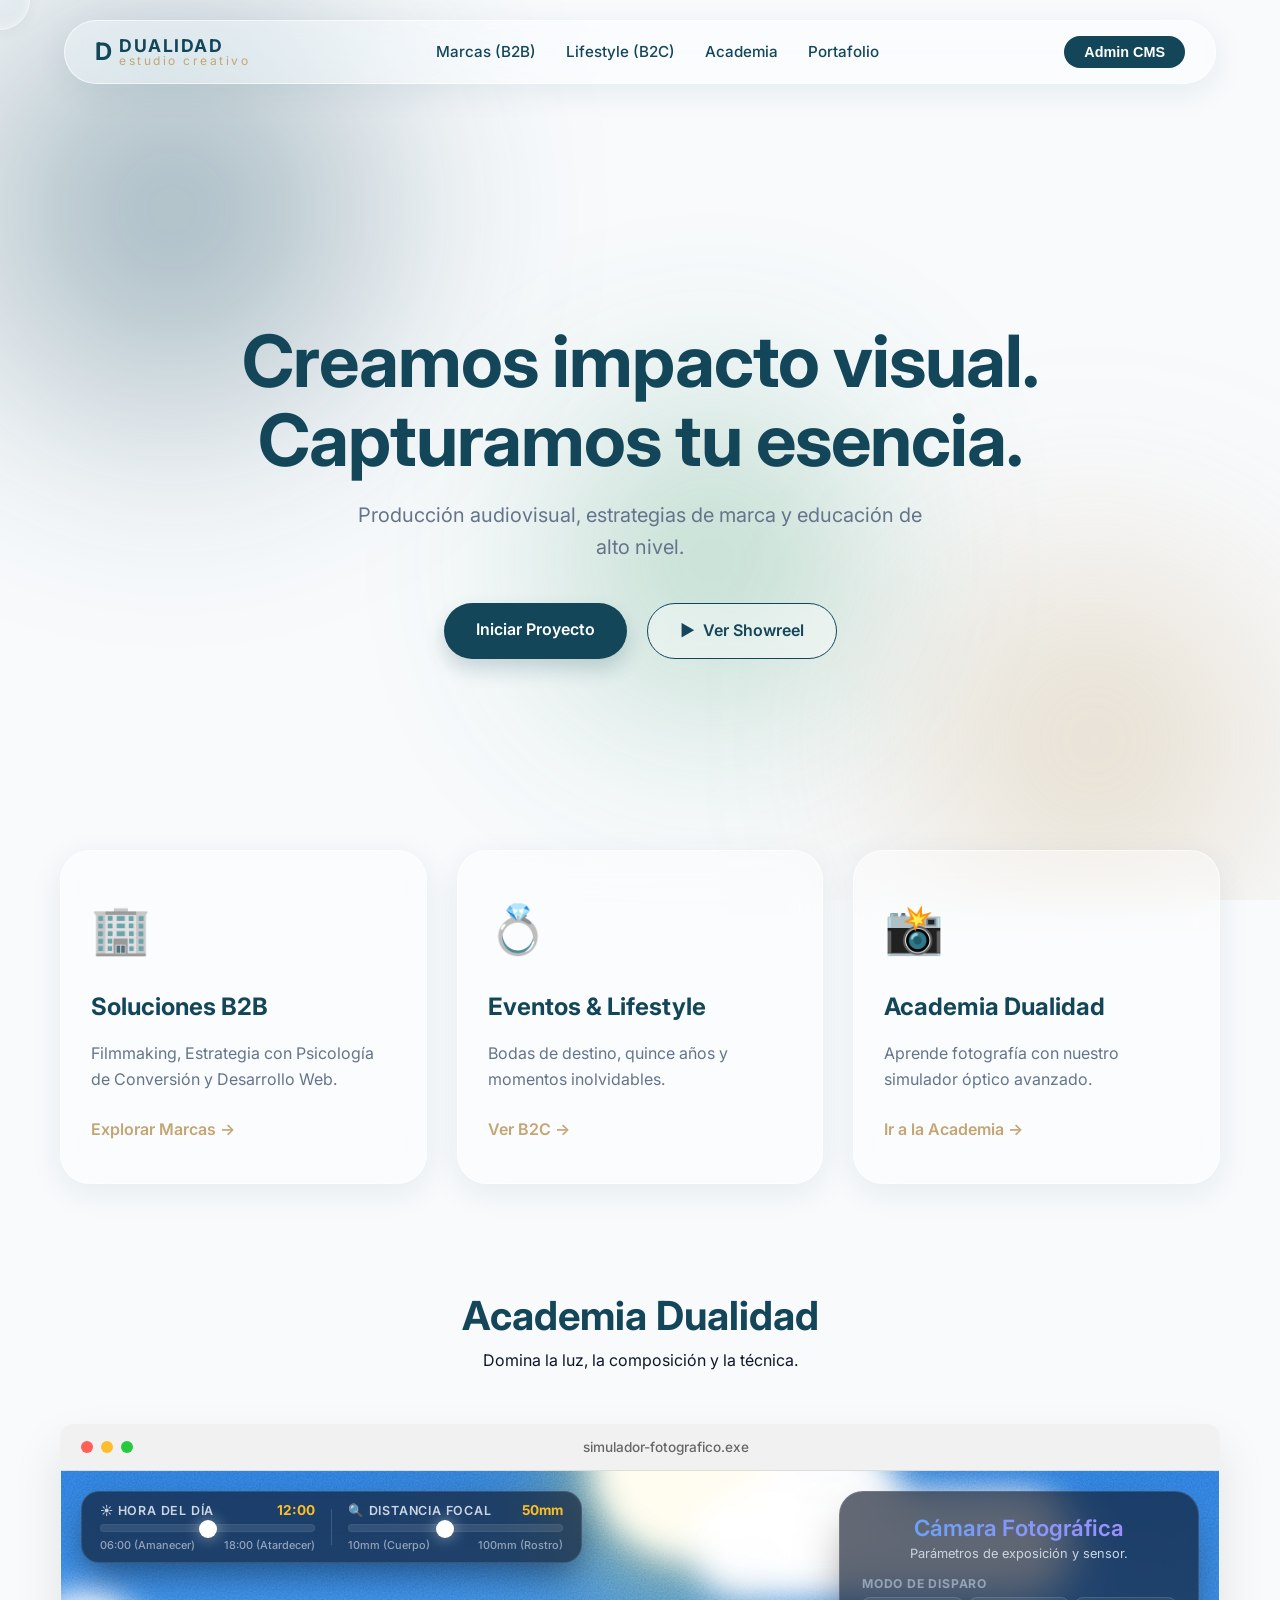
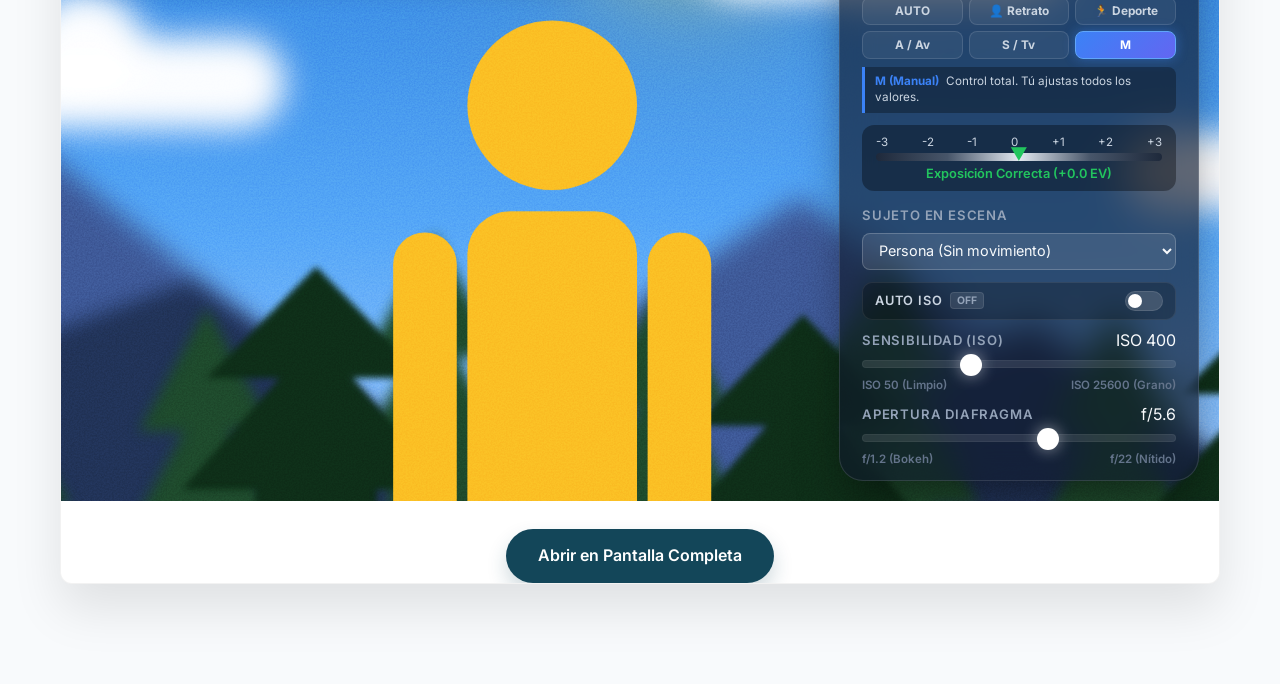
==== index.html @ 027aef54 "feat(web): diseño web corporativo Dualidad con colores de marca" ====
<!DOCTYPE html>
<html lang="es">
<head>
    <meta charset="UTF-8">
    <meta name="viewport" content="width=device-width, initial-scale=1.0">
    <title>Dualidad Estudio Creativo | Impacto Visual, Producción Audiovisual y Academia</title>
    <meta name="description" content="Estudio creativo integrando B2B, B2C y Academia Fotográfica">
    <link rel="stylesheet" href="style.css">
    <link href="https://fonts.googleapis.com/css2?family=Inter:wght@300;400;500;600;700&display=swap" rel="stylesheet">
</head>
<body>
    <!-- Liquid Lens Cursor -->
    <div id="lens-cursor"></div>

    <!-- Ambient Orbs Background (Brand Colors) -->
    <div class="ambient-background">
        <div class="orb orb-blue"></div>
        <div class="orb orb-gold"></div>
        <div class="orb orb-green"></div>
    </div>

    <!-- Navigation Bar -->
    <nav class="glass-nav">
        <div class="nav-content">
            <div class="brand">
                <!-- Placeholder for the user's logo -->
                <div class="logo-placeholder">
                    <span class="dd-icon">D</span>
                    <div class="brand-text">
                        <strong>DUALIDAD</strong>
                        <span>estudio creativo</span>
                    </div>
                </div>
            </div>
            <ul class="nav-links">
                <li><a href="#servicios-b2b">Marcas (B2B)</a></li>
                <li><a href="#servicios-b2c">Lifestyle (B2C)</a></li>
                <li><a href="#academia">Academia</a></li>
                <li><a href="#portafolio">Portafolio</a></li>
            </ul>
            <button class="btn-admin" id="btnAdmin">Admin CMS</button>
        </div>
    </nav>

    <!-- Hero Section -->
    <header class="hero" id="inicio">
        <div class="hero-content">
            <h1 class="reveal-text">Creamos impacto visual.<br>Capturamos tu esencia.</h1>
            <p class="hero-subtitle reveal-text delay-1">Producción audiovisual, estrategias de marca y educación de alto nivel.</p>
            <div class="hero-actions reveal-text delay-2">
                <a href="#contacto" class="btn-primary">Iniciar Proyecto</a>
                <a href="#showreel" class="btn-secondary play-btn">
                    <span class="play-icon">▶</span> Ver Showreel
                </a>
            </div>
        </div>
    </header>

    <!-- The 3 Routing Doors -->
    <section class="routing-doors">
        <div class="door-card tilt-effect">
            <div class="door-icon">🏢</div>
            <h3>Soluciones B2B</h3>
            <p>Filmmaking, Estrategia con Psicología de Conversión y Desarrollo Web.</p>
            <a href="#servicios-b2b" class="door-link">Explorar Marcas &rarr;</a>
        </div>
        <div class="door-card tilt-effect">
            <div class="door-icon">💍</div>
            <h3>Eventos & Lifestyle</h3>
            <p>Bodas de destino, quince años y momentos inolvidables.</p>
            <a href="#servicios-b2c" class="door-link">Ver B2C &rarr;</a>
        </div>
        <div class="door-card tilt-effect">
            <div class="door-icon">📸</div>
            <h3>Academia Dualidad</h3>
            <p>Aprende fotografía con nuestro simulador óptico avanzado.</p>
            <a href="#academia" class="door-link">Ir a la Academia &rarr;</a>
        </div>
    </section>

    <!-- Academy & Simulator Section -->
    <section class="academy-section" id="academia">
        <div class="section-header">
            <h2>Academia Dualidad</h2>
            <p>Domina la luz, la composición y la técnica.</p>
        </div>
        <div class="mac-window">
            <div class="mac-header">
                <div class="mac-buttons">
                    <span></span><span></span><span></span>
                </div>
                <div class="mac-title">simulador-fotografico.exe</div>
            </div>
            <div class="mac-body">
                <!-- Embedded Simulator -->
                <iframe src="simulador/index.html" frameborder="0" class="simulator-frame"></iframe>
            </div>
            <div class="mac-footer">
                <a href="simulador/index.html" target="_blank" class="btn-primary" style="margin-top: 20px; display: inline-block;">Abrir en Pantalla Completa</a>
            </div>
        </div>
    </section>

    <!-- Admin CMS Modal -->
    <div class="modal-overlay" id="adminModal">
        <div class="modal-window">
            <button class="close-btn" id="closeAdmin">&times;</button>
            <h2>Panel Administrativo CMS</h2>
            <div class="admin-tabs">
                <button class="tab active">Portafolio</button>
                <button class="tab">Blog</button>
                <button class="tab">Monetización</button>
            </div>
            <div class="admin-content">
                <p>Gestor de contenidos en construcción. Aquí podrás subir fotos, artículos de blog de pago ($19 USD) y gestionar contactos.</p>
                <div class="placeholder-chart"></div>
            </div>
        </div>
    </div>

    <script src="main.js"></script>
</body>
</html>
---- style.css ----
:root {
    /* Brand Colors extracted from logo */
    --color-brand-blue: #134659;
    --color-brand-gold: #c4a574;
    --color-brand-green: #228b57;
    --color-bg: #f8fafc;
    --color-text: #0f172a;
    --color-text-muted: #64748b;
    --glass-bg: rgba(255, 255, 255, 0.4);
    --glass-border: rgba(255, 255, 255, 0.6);
    --glass-shadow: 0 8px 32px rgba(19, 70, 89, 0.08);
}

* {
    margin: 0;
    padding: 0;
    box-sizing: border-box;
}

body {
    font-family: 'Inter', -apple-system, BlinkMacSystemFont, sans-serif;
    background-color: var(--color-bg);
    color: var(--color-text);
    overflow-x: hidden;
    line-height: 1.6;
}

/* Custom Cursor */
#lens-cursor {
    position: fixed;
    width: 60px;
    height: 60px;
    border: 1.5px solid var(--glass-border);
    border-radius: 50%;
    pointer-events: none;
    z-index: 9999;
    transform: translate(-50%, -50%);
    backdrop-filter: blur(4px) saturate(120%);
    box-shadow: 0 4px 12px rgba(0,0,0,0.05), inset 0 0 10px rgba(255,255,255,0.5);
    transition: width 0.3s, height 0.3s, backdrop-filter 0.3s;
    mix-blend-mode: luminosity;
}

#lens-cursor.hovering {
    width: 90px;
    height: 90px;
    backdrop-filter: blur(0px) saturate(150%);
    border-color: var(--color-brand-gold);
}

/* Ambient Orbs Background */
.ambient-background {
    position: fixed;
    top: 0;
    left: 0;
    width: 100vw;
    height: 100vh;
    z-index: -1;
    overflow: hidden;
}

.orb {
    position: absolute;
    border-radius: 50%;
    filter: blur(100px);
    opacity: 0.5;
    animation: float 20s infinite alternate ease-in-out;
}

.orb-blue {
    width: 600px;
    height: 600px;
    background: radial-gradient(circle, var(--color-brand-blue) 0%, transparent 70%);
    top: -10%;
    left: -10%;
}

.orb-gold {
    width: 500px;
    height: 500px;
    background: radial-gradient(circle, var(--color-brand-gold) 0%, transparent 70%);
    bottom: -10%;
    right: -5%;
    animation-delay: -5s;
}

.orb-green {
    width: 400px;
    height: 400px;
    background: radial-gradient(circle, var(--color-brand-green) 0%, transparent 70%);
    top: 40%;
    left: 40%;
    animation-delay: -10s;
}

@keyframes float {
    0% { transform: translate(0, 0) scale(1); }
    100% { transform: translate(100px, 50px) scale(1.1); }
}

/* Navigation */
.glass-nav {
    position: fixed;
    top: 20px;
    left: 50%;
    transform: translateX(-50%);
    width: 90%;
    max-width: 1200px;
    background: var(--glass-bg);
    backdrop-filter: blur(28px) saturate(190%);
    border: 1px solid var(--glass-border);
    border-radius: 40px;
    padding: 12px 30px;
    z-index: 1000;
    box-shadow: var(--glass-shadow);
}

.nav-content {
    display: flex;
    justify-content: space-between;
    align-items: center;
}

.brand {
    display: flex;
    align-items: center;
    gap: 15px;
}

.logo-placeholder {
    display: flex;
    align-items: center;
    gap: 10px;
}

.dd-icon {
    font-size: 24px;
    font-weight: 700;
    color: var(--color-brand-blue);
    letter-spacing: -3px;
    position: relative;
}

.brand-text {
    display: flex;
    flex-direction: column;
    line-height: 1;
}

.brand-text strong {
    color: var(--color-brand-blue);
    font-size: 1.1rem;
    letter-spacing: 1.5px;
}

.brand-text span {
    color: var(--color-brand-gold);
    font-size: 0.75rem;
    letter-spacing: 2.5px;
    text-transform: lowercase;
}

.nav-links {
    display: flex;
    list-style: none;
    gap: 30px;
}

.nav-links a {
    text-decoration: none;
    color: var(--color-brand-blue);
    font-weight: 500;
    font-size: 0.95rem;
    transition: color 0.3s;
}

.nav-links a:hover {
    color: var(--color-brand-gold);
}

.btn-admin {
    background: var(--color-brand-blue);
    color: white;
    border: none;
    padding: 8px 20px;
    border-radius: 20px;
    font-size: 0.9rem;
    font-weight: 600;
    cursor: pointer;
    transition: background 0.3s, transform 0.2s;
}

.btn-admin:hover {
    background: var(--color-brand-gold);
    transform: translateY(-2px);
}

/* Hero */
.hero {
    min-height: 100vh;
    display: flex;
    align-items: center;
    justify-content: center;
    text-align: center;
    padding-top: 80px;
}

.hero-content h1 {
    font-size: 4.5rem;
    color: var(--color-brand-blue);
    line-height: 1.1;
    margin-bottom: 20px;
    letter-spacing: -1px;
}

.hero-subtitle {
    font-size: 1.25rem;
    color: var(--color-text-muted);
    margin-bottom: 40px;
    max-width: 600px;
    margin-inline: auto;
}

.hero-actions {
    display: flex;
    gap: 20px;
    justify-content: center;
}

.btn-primary {
    background: var(--color-brand-blue);
    color: white;
    text-decoration: none;
    padding: 14px 32px;
    border-radius: 30px;
    font-weight: 600;
    transition: all 0.3s;
    box-shadow: 0 10px 20px rgba(19, 70, 89, 0.2);
}

.btn-primary:hover {
    background: var(--color-brand-gold);
    transform: translateY(-3px);
    box-shadow: 0 15px 25px rgba(196, 165, 116, 0.3);
}

.btn-secondary {
    background: var(--glass-bg);
    backdrop-filter: blur(10px);
    color: var(--color-brand-blue);
    border: 1px solid var(--color-brand-blue);
    text-decoration: none;
    padding: 14px 32px;
    border-radius: 30px;
    font-weight: 600;
    transition: all 0.3s;
    display: flex;
    align-items: center;
    gap: 8px;
}

.btn-secondary:hover {
    background: var(--color-brand-blue);
    color: white;
}

/* Routing Doors */
.routing-doors {
    display: flex;
    gap: 30px;
    max-width: 1200px;
    margin: -50px auto 100px;
    padding: 0 20px;
    position: relative;
    z-index: 10;
}

.door-card {
    flex: 1;
    background: var(--glass-bg);
    backdrop-filter: blur(20px);
    border: 1px solid var(--glass-border);
    padding: 40px 30px;
    border-radius: 30px;
    box-shadow: var(--glass-shadow);
    transition: transform 0.1s ease-out;
    transform-style: preserve-3d;
}

.door-card:hover {
    box-shadow: 0 20px 40px rgba(19, 70, 89, 0.15);
}

.door-icon {
    font-size: 3rem;
    margin-bottom: 20px;
    transform: translateZ(30px);
}

.door-card h3 {
    color: var(--color-brand-blue);
    font-size: 1.5rem;
    margin-bottom: 15px;
    transform: translateZ(20px);
}

.door-card p {
    color: var(--color-text-muted);
    margin-bottom: 25px;
    transform: translateZ(10px);
}

.door-link {
    color: var(--color-brand-gold);
    text-decoration: none;
    font-weight: 600;
    transform: translateZ(15px);
    display: inline-block;
    transition: color 0.3s;
}

.door-link:hover {
    color: var(--color-brand-blue);
}

/* Academy */
.academy-section {
    max-width: 1200px;
    margin: 100px auto;
    padding: 0 20px;
    text-align: center;
}

.section-header {
    margin-bottom: 50px;
}

.section-header h2 {
    font-size: 2.5rem;
    color: var(--color-brand-blue);
}

.mac-window {
    background: #ffffff;
    border-radius: 12px;
    overflow: hidden;
    box-shadow: 0 25px 50px rgba(0,0,0,0.1);
    border: 1px solid rgba(0,0,0,0.05);
}

.mac-header {
    background: #f1f1f1;
    padding: 12px 20px;
    display: flex;
    align-items: center;
    border-bottom: 1px solid #ddd;
}

.mac-buttons {
    display: flex;
    gap: 8px;
}

.mac-buttons span {
    width: 12px;
    height: 12px;
    border-radius: 50%;
    background: #ff5f56;
}

.mac-buttons span:nth-child(2) { background: #ffbd2e; }
.mac-buttons span:nth-child(3) { background: #27c93f; }

.mac-title {
    flex: 1;
    text-align: center;
    font-size: 0.85rem;
    color: #666;
    font-weight: 500;
}

.simulator-frame {
    width: 100%;
    height: 70vh;
    min-height: 600px;
    background: #2a2a2a; /* Dark background for simulator */
}

/* Modal */
.modal-overlay {
    position: fixed;
    top: 0; left: 0; width: 100%; height: 100%;
    background: rgba(19, 70, 89, 0.4);
    backdrop-filter: blur(10px);
    display: flex;
    align-items: center;
    justify-content: center;
    opacity: 0;
    pointer-events: none;
    transition: opacity 0.3s;
    z-index: 2000;
}

.modal-overlay.active {
    opacity: 1;
    pointer-events: auto;
}

.modal-window {
    background: white;
    width: 90%;
    max-width: 800px;
    border-radius: 20px;
    padding: 40px;
    position: relative;
    box-shadow: 0 25px 50px rgba(0,0,0,0.2);
    transform: translateY(20px);
    transition: transform 0.3s;
}

.modal-overlay.active .modal-window {
    transform: translateY(0);
}

.close-btn {
    position: absolute;
    top: 20px; right: 20px;
    background: none; border: none;
    font-size: 24px; color: var(--color-brand-blue);
    cursor: pointer;
}

.admin-tabs {
    display: flex;
    gap: 20px;
    margin-top: 20px;
    border-bottom: 1px solid #eee;
    padding-bottom: 10px;
}

.admin-tabs .tab {
    background: none; border: none;
    font-size: 1rem; color: var(--color-text-muted);
    cursor: pointer;
}

.admin-tabs .tab.active {
    color: var(--color-brand-blue);
    font-weight: 600;
}

.admin-content {
    margin-top: 30px;
}

.placeholder-chart {
    height: 200px;
    background: linear-gradient(135deg, #f1f5f9, #e2e8f0);
    border-radius: 12px;
    margin-top: 20px;
}
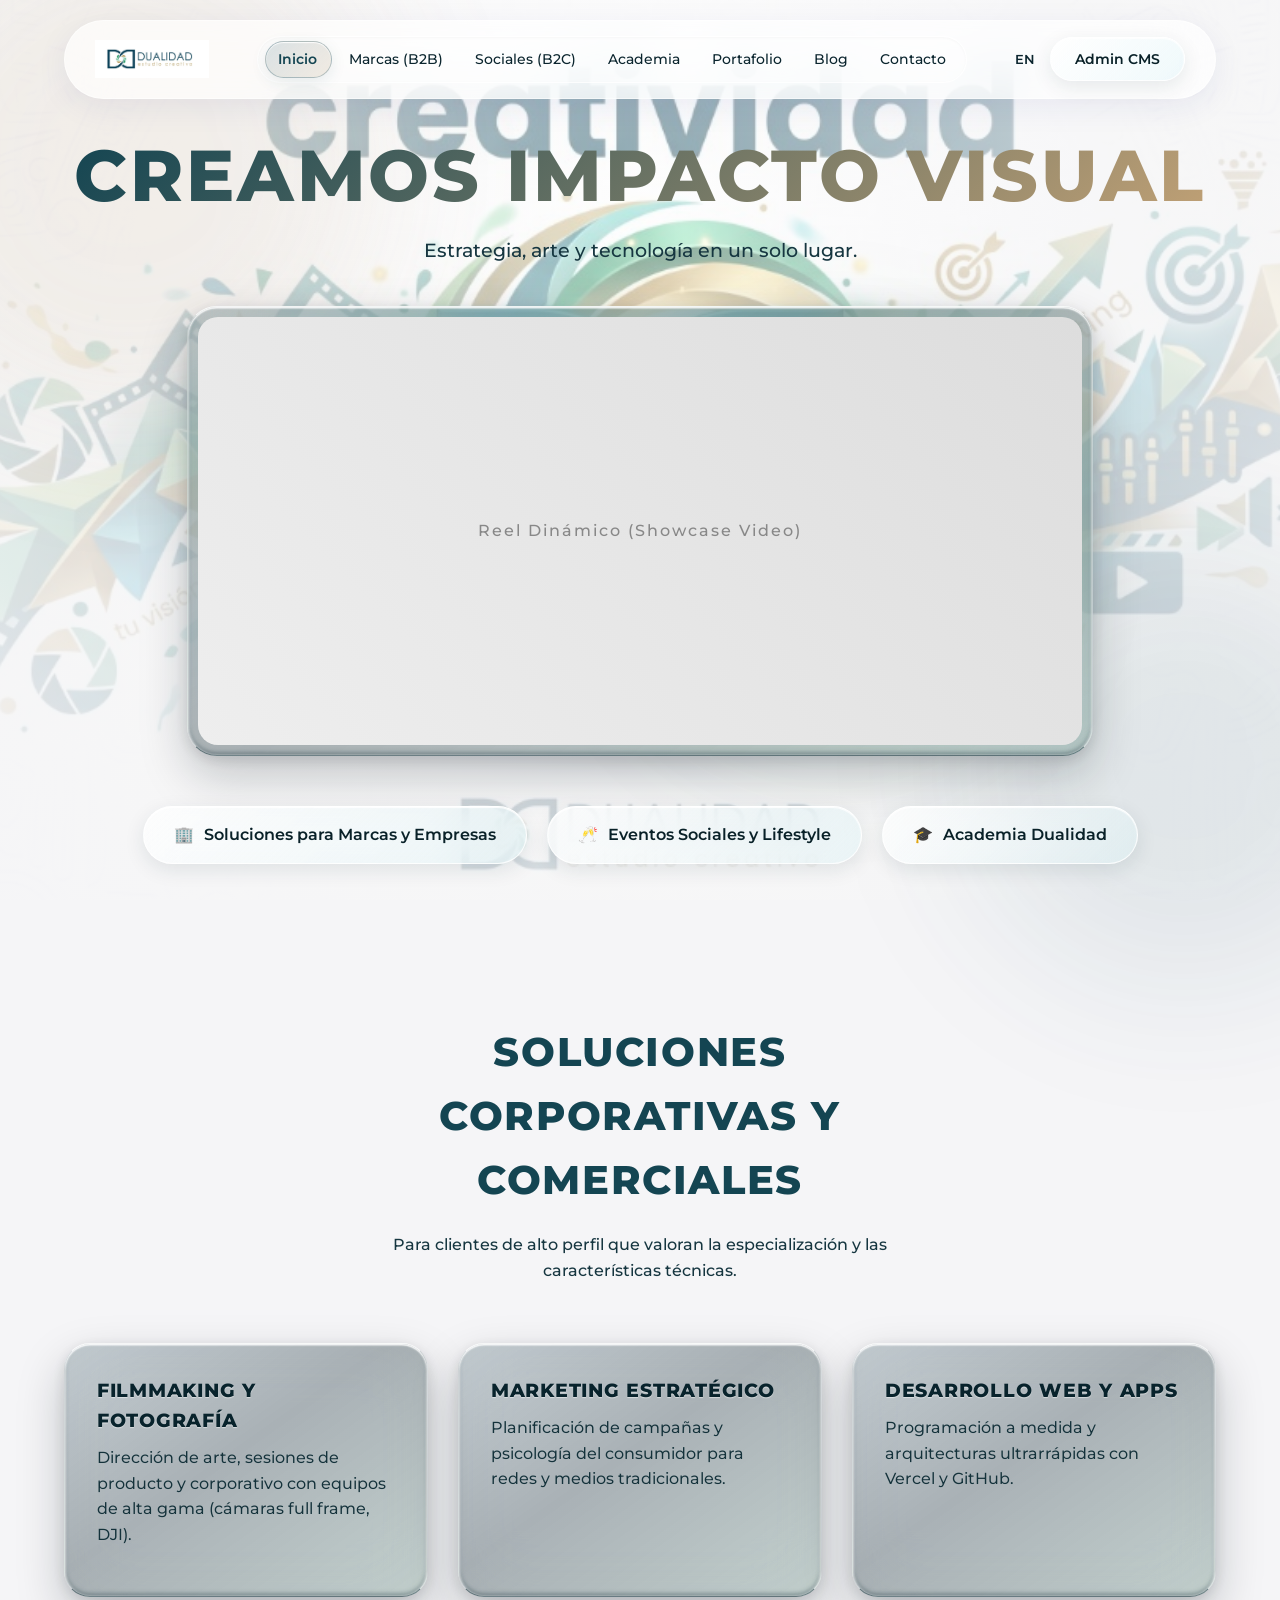
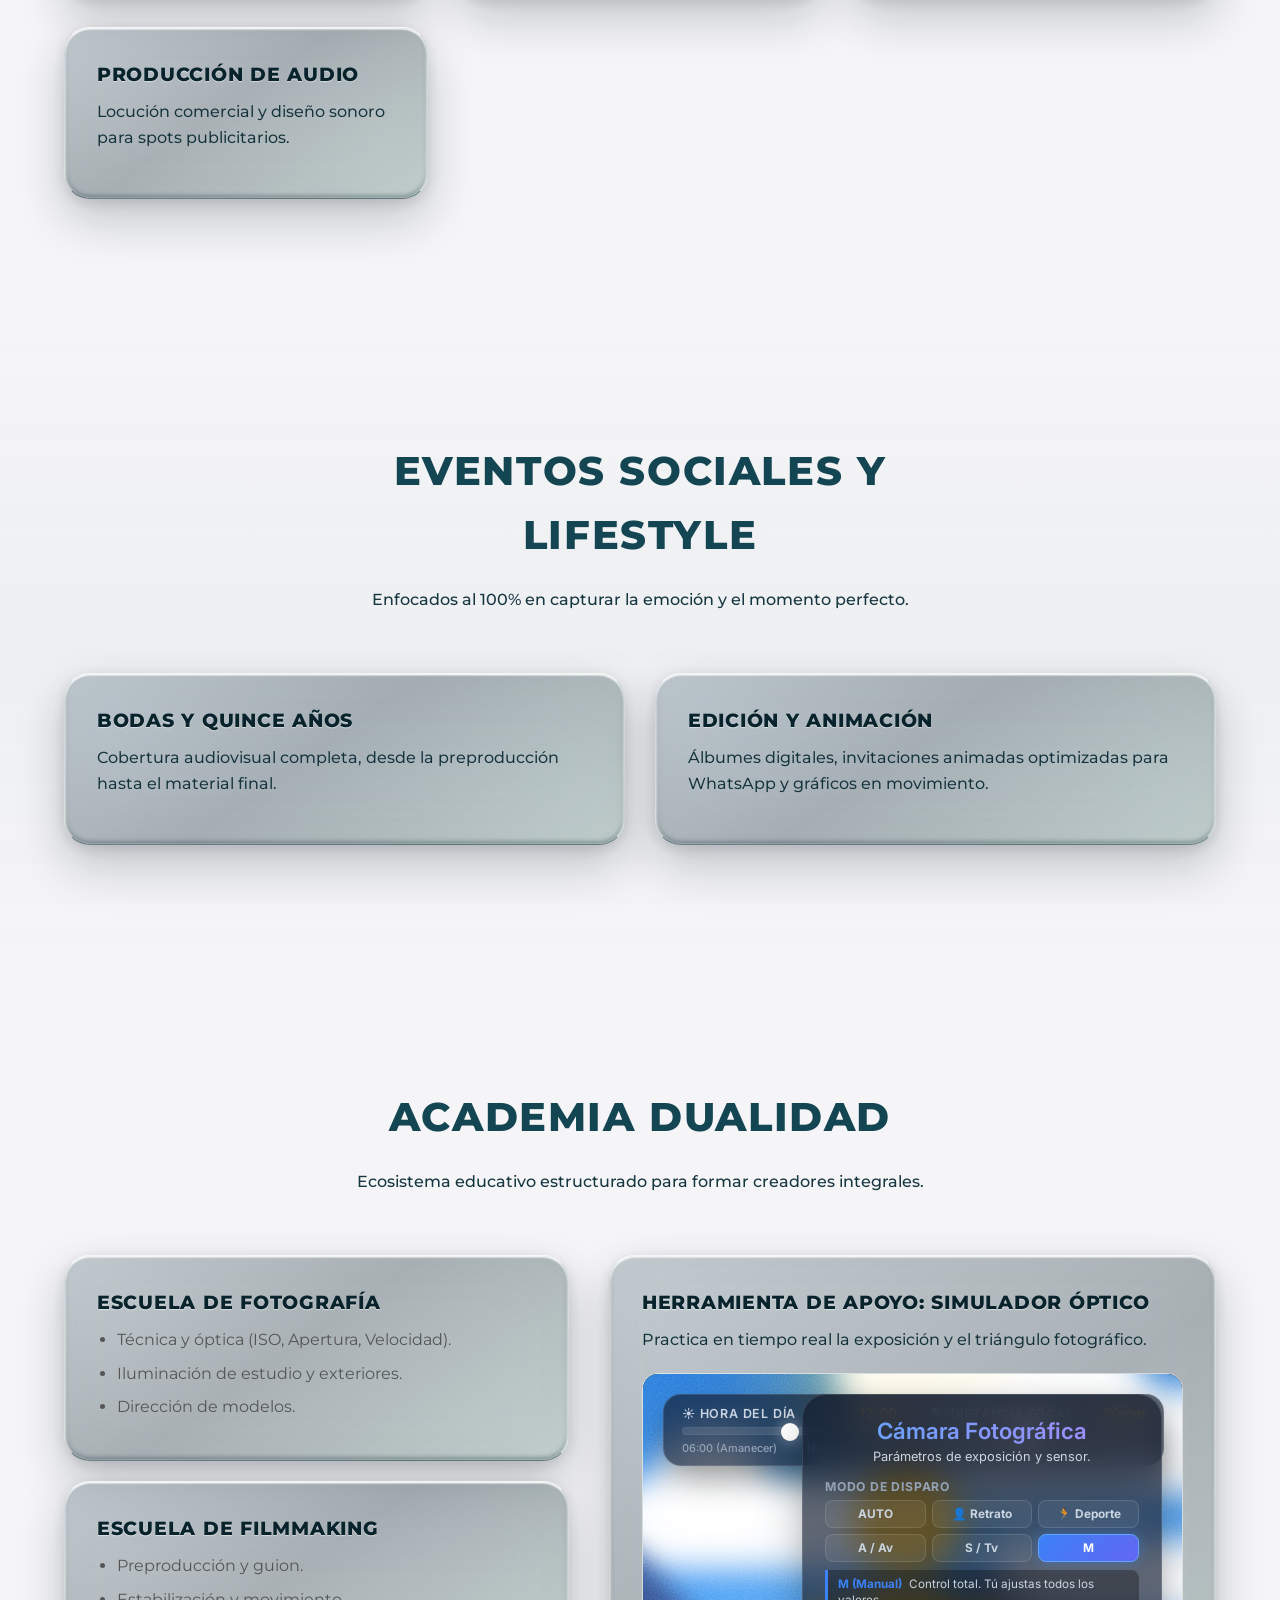
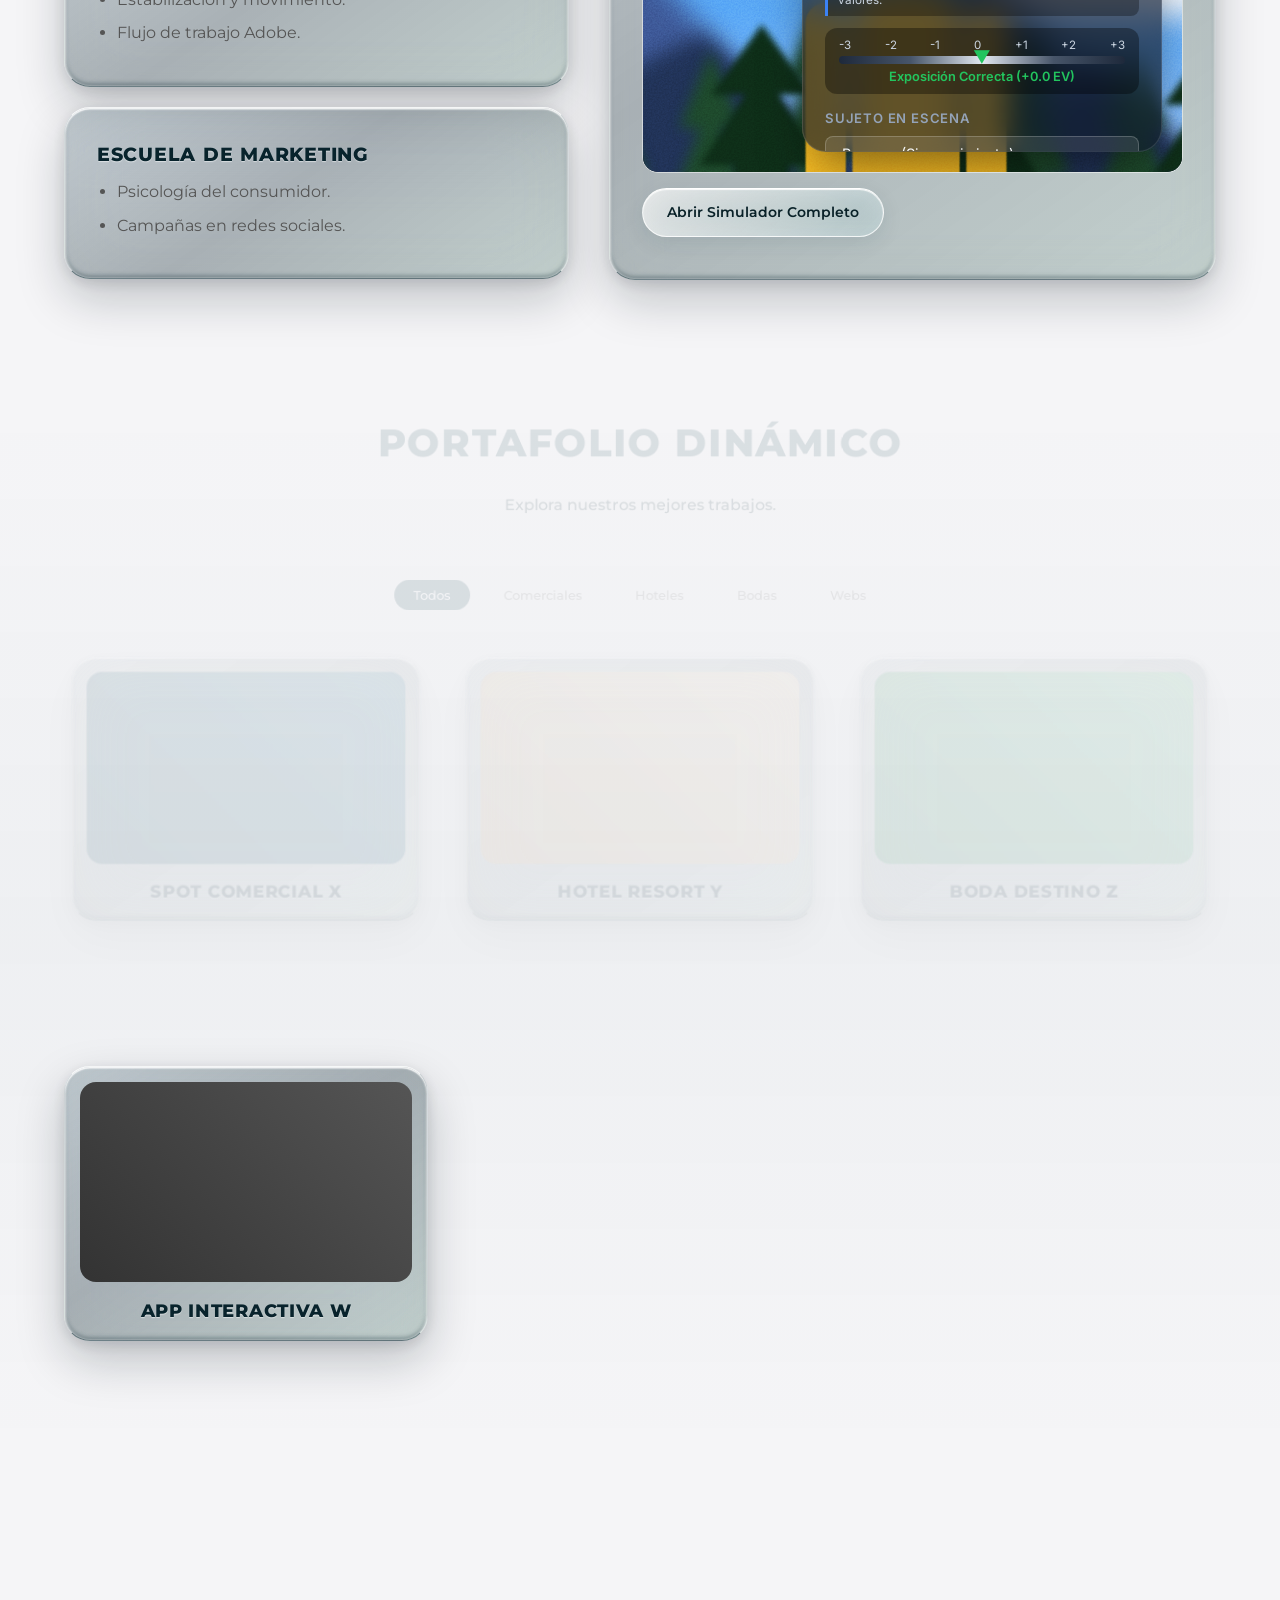
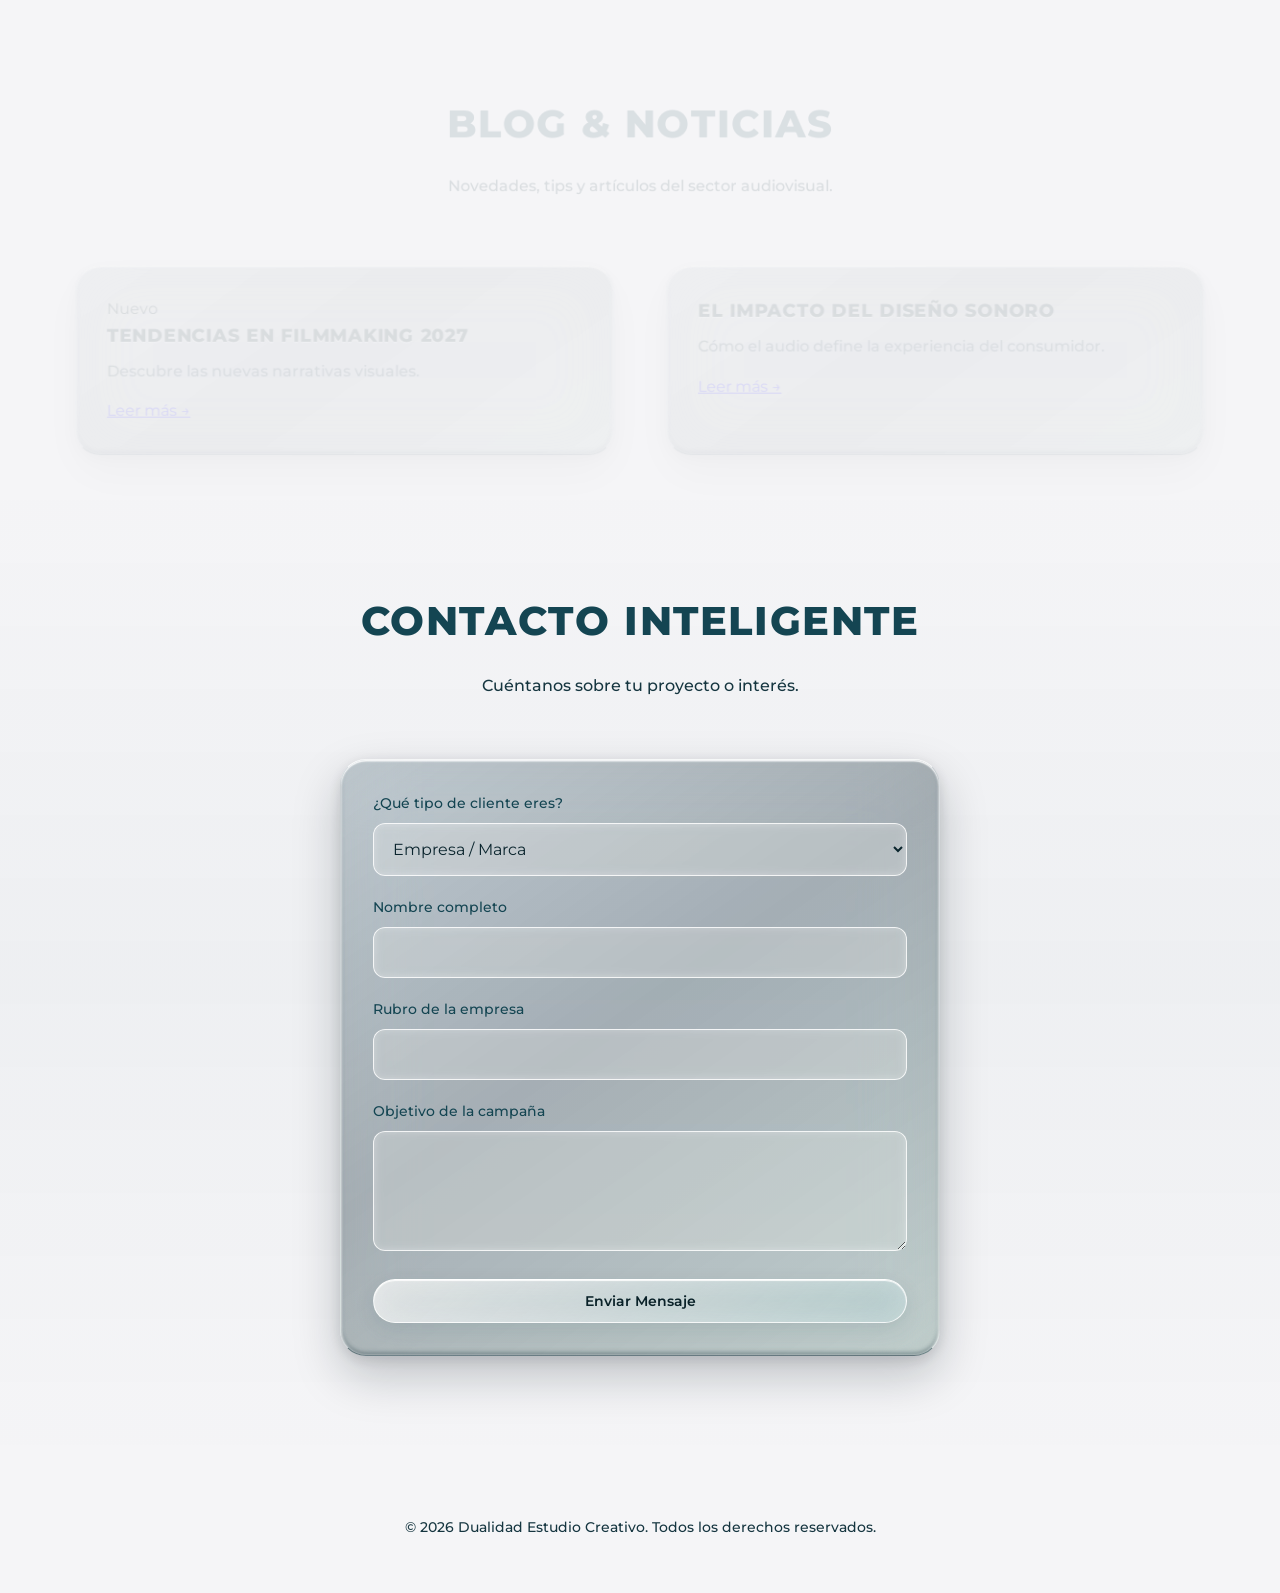
==== commit 1d6245f9: "feat(web): diseño visionOS, logo oficial, fondo interactivo, tipografia montserrat y cascada continu" ====
--- a/index.html
+++ b/index.html
@@ -3,121 +3,297 @@
 <head>
     <meta charset="UTF-8">
     <meta name="viewport" content="width=device-width, initial-scale=1.0">
-    <title>Dualidad Estudio Creativo | Impacto Visual, Producción Audiovisual y Academia</title>
-    <meta name="description" content="Estudio creativo integrando B2B, B2C y Academia Fotográfica">
-    <link rel="stylesheet" href="style.css">
-    <link href="https://fonts.googleapis.com/css2?family=Inter:wght@300;400;500;600;700&display=swap" rel="stylesheet">
+    <title>Dualidad Estudio Creativo</title>
+    <link href="https://fonts.googleapis.com/css2?family=Montserrat:wght@400;500;600;700;800&display=swap" rel="stylesheet">
+    <link rel="stylesheet" href="style.css?v=8">
 </head>
 <body>
-    <!-- Liquid Lens Cursor -->
-    <div id="lens-cursor"></div>
-
-    <!-- Ambient Orbs Background (Brand Colors) -->
-    <div class="ambient-background">
-        <div class="orb orb-blue"></div>
-        <div class="orb orb-gold"></div>
-        <div class="orb orb-green"></div>
+    <!-- Background Image Canvas & Orbs -->
+    <div class="bg-canvas"></div>
+    <div class="bg-orb orb-1"></div>
+    <div class="bg-orb orb-2"></div>
+    <div class="bg-orb orb-3"></div>
+
+    <!-- Navigation -->
+    <nav class="glass-nav">
+        <div class="nav-container">
+            <a href="#hero" class="logo">
+                <img src="assets/logo.png" alt="Dualidad Estudio Creativo" class="logo-img">
+            </a>
+            <div class="nav-links" id="nav-links">
+                <div class="nav-bubble" id="nav-bubble"></div>
+                <a href="#hero" class="nav-link active" data-lang="nav_home">Inicio</a>
+                <a href="#b2b" class="nav-link" data-lang="nav_b2b">Marcas (B2B)</a>
+                <a href="#b2c" class="nav-link" data-lang="nav_b2c">Sociales (B2C)</a>
+                <a href="#academia" class="nav-link" data-lang="nav_academy">Academia</a>
+                <a href="#portfolio" class="nav-link" data-lang="nav_portfolio">Portafolio</a>
+                <a href="#blog" class="nav-link" data-lang="nav_blog">Blog</a>
+                <a href="#contacto" class="nav-link" data-lang="nav_contact">Contacto</a>
+            </div>
+            <div class="nav-controls">
+                <button id="lang-switch" class="btn-icon">EN</button>
+                <button id="btn-admin" class="btn-primary" data-lang="nav_admin">Admin CMS</button>
+            </div>
+        </div>
+    </nav>
+
+    <!-- Hero Section -->
+    <section id="hero" class="hero-section">
+        <div class="hero-content">
+            <h1 class="glass-text" data-lang="hero_title">Creamos Impacto Visual</h1>
+            <p data-lang="hero_subtitle">Estrategia, arte y tecnología en un solo lugar.</p>
+            
+            <div class="video-reel-container glass-card">
+                <div class="video-placeholder">
+                    <span data-lang="hero_reel">Reel Dinámico (Showcase Video)</span>
+                </div>
+            </div>
+
+            <div class="router-buttons">
+                <a href="#b2b" class="glass-btn router-btn" data-lang="router_b2b">
+                    <span class="btn-icon-ph">🏢</span>
+                    Soluciones para Marcas y Empresas
+                </a>
+                <a href="#b2c" class="glass-btn router-btn" data-lang="router_b2c">
+                    <span class="btn-icon-ph">🥂</span>
+                    Eventos Sociales y Lifestyle
+                </a>
+                <a href="#academia" class="glass-btn router-btn" data-lang="router_academy">
+                    <span class="btn-icon-ph">🎓</span>
+                    Academia Dualidad
+                </a>
+            </div>
+        </div>
+    </section>
+
+    <!-- B2B Section -->
+    <section id="b2b" class="content-section">
+        <div class="section-header">
+            <h2 data-lang="b2b_title">Soluciones Corporativas y Comerciales</h2>
+            <p data-lang="b2b_desc">Para clientes de alto perfil que valoran la especialización y las características técnicas.</p>
+        </div>
+        <div class="grid-cards">
+            <div class="glass-card tilt-card">
+                <h3 data-lang="b2b_serv1_title">Filmmaking y Fotografía</h3>
+                <p data-lang="b2b_serv1_desc">Dirección de arte, sesiones de producto y corporativo con equipos de alta gama (cámaras full frame, DJI).</p>
+            </div>
+            <div class="glass-card tilt-card">
+                <h3 data-lang="b2b_serv2_title">Marketing Estratégico</h3>
+                <p data-lang="b2b_serv2_desc">Planificación de campañas y psicología del consumidor para redes y medios tradicionales.</p>
+            </div>
+            <div class="glass-card tilt-card">
+                <h3 data-lang="b2b_serv3_title">Desarrollo Web y Apps</h3>
+                <p data-lang="b2b_serv3_desc">Programación a medida y arquitecturas ultrarrápidas con Vercel y GitHub.</p>
+            </div>
+            <div class="glass-card tilt-card">
+                <h3 data-lang="b2b_serv4_title">Producción de Audio</h3>
+                <p data-lang="b2b_serv4_desc">Locución comercial y diseño sonoro para spots publicitarios.</p>
+            </div>
+        </div>
+    </section>
+
+    <!-- B2C Section -->
+    <section id="b2c" class="content-section alternate-bg">
+        <div class="section-header">
+            <h2 data-lang="b2c_title">Eventos Sociales y Lifestyle</h2>
+            <p data-lang="b2c_desc">Enfocados al 100% en capturar la emoción y el momento perfecto.</p>
+        </div>
+        <div class="grid-cards">
+            <div class="glass-card tilt-card">
+                <h3 data-lang="b2c_serv1_title">Bodas y Quince Años</h3>
+                <p data-lang="b2c_serv1_desc">Cobertura audiovisual completa, desde la preproducción hasta el material final.</p>
+            </div>
+            <div class="glass-card tilt-card">
+                <h3 data-lang="b2c_serv2_title">Edición y Animación</h3>
+                <p data-lang="b2c_serv2_desc">Álbumes digitales, invitaciones animadas optimizadas para WhatsApp y gráficos en movimiento.</p>
+            </div>
+        </div>
+    </section>
+
+    <!-- Academia Section -->
+    <section id="academia" class="content-section">
+        <div class="section-header">
+            <h2 data-lang="academy_title">Academia Dualidad</h2>
+            <p data-lang="academy_desc">Ecosistema educativo estructurado para formar creadores integrales.</p>
+        </div>
+        
+        <div class="academy-layout">
+            <div class="academy-text">
+                <div class="glass-card">
+                    <h3 data-lang="academy_school1">Escuela de Fotografía</h3>
+                    <ul data-lang="academy_list1">
+                        <li>Técnica y óptica (ISO, Apertura, Velocidad).</li>
+                        <li>Iluminación de estudio y exteriores.</li>
+                        <li>Dirección de modelos.</li>
+                    </ul>
+                </div>
+                <div class="glass-card">
+                    <h3 data-lang="academy_school2">Escuela de Filmmaking</h3>
+                    <ul data-lang="academy_list2">
+                        <li>Preproducción y guion.</li>
+                        <li>Estabilización y movimiento.</li>
+                        <li>Flujo de trabajo Adobe.</li>
+                    </ul>
+                </div>
+                <div class="glass-card">
+                    <h3 data-lang="academy_school3">Escuela de Marketing</h3>
+                    <ul data-lang="academy_list3">
+                        <li>Psicología del consumidor.</li>
+                        <li>Campañas en redes sociales.</li>
+                    </ul>
+                </div>
+            </div>
+            
+            <div class="academy-simulator glass-card">
+                <h3 data-lang="academy_sim_title">Herramienta de Apoyo: Simulador Óptico</h3>
+                <p data-lang="academy_sim_desc">Practica en tiempo real la exposición y el triángulo fotográfico.</p>
+                <div class="iframe-container">
+                    <iframe src="simulador/index.html" title="Simulador Fotográfico" loading="lazy"></iframe>
+                </div>
+                <a href="simulador/index.html" target="_blank" class="glass-btn" style="margin-top: 15px; display: inline-block;" data-lang="academy_sim_btn">Abrir Simulador Completo</a>
+            </div>
+        </div>
+    </section>
+
+    <!-- Portfolio Section -->
+    <section id="portfolio" class="content-section alternate-bg">
+        <div class="section-header">
+            <h2 data-lang="portfolio_title">Portafolio Dinámico</h2>
+            <p data-lang="portfolio_desc">Explora nuestros mejores trabajos.</p>
+        </div>
+        
+        <div class="portfolio-filters">
+            <button class="filter-btn active" data-filter="all" data-lang="filter_all">Todos</button>
+            <button class="filter-btn" data-filter="comerciales" data-lang="filter_com">Comerciales</button>
+            <button class="filter-btn" data-filter="hoteles" data-lang="filter_hot">Hoteles</button>
+            <button class="filter-btn" data-filter="bodas" data-lang="filter_wed">Bodas</button>
+            <button class="filter-btn" data-filter="webs" data-lang="filter_web">Webs</button>
+        </div>
+
+        <div class="portfolio-grid">
+            <div class="portfolio-item glass-card" data-category="comerciales">
+                <div class="portfolio-img bg-teal"></div>
+                <h3>Spot Comercial X</h3>
+            </div>
+            <div class="portfolio-item glass-card" data-category="hoteles">
+                <div class="portfolio-img bg-gold"></div>
+                <h3>Hotel Resort Y</h3>
+            </div>
+            <div class="portfolio-item glass-card" data-category="bodas">
+                <div class="portfolio-img bg-green"></div>
+                <h3>Boda Destino Z</h3>
+            </div>
+            <div class="portfolio-item glass-card" data-category="webs">
+                <div class="portfolio-img bg-dark"></div>
+                <h3>App Interactiva W</h3>
+            </div>
+        </div>
+    </section>
+
+    <!-- Blog Section -->
+    <section id="blog" class="content-section">
+        <div class="section-header">
+            <h2 data-lang="blog_title">Blog & Noticias</h2>
+            <p data-lang="blog_desc">Novedades, tips y artículos del sector audiovisual.</p>
+        </div>
+        <div class="grid-cards">
+            <div class="glass-card tilt-card">
+                <span class="badge">Nuevo</span>
+                <h3>Tendencias en Filmmaking 2027</h3>
+                <p>Descubre las nuevas narrativas visuales.</p>
+                <a href="#" class="link" data-lang="blog_read">Leer más →</a>
+            </div>
+            <div class="glass-card tilt-card">
+                <h3>El impacto del Diseño Sonoro</h3>
+                <p>Cómo el audio define la experiencia del consumidor.</p>
+                <a href="#" class="link" data-lang="blog_read">Leer más →</a>
+            </div>
+        </div>
+    </section>
+
+    <!-- Contact Section -->
+    <section id="contacto" class="content-section alternate-bg">
+        <div class="section-header">
+            <h2 data-lang="contact_title">Contacto Inteligente</h2>
+            <p data-lang="contact_desc">Cuéntanos sobre tu proyecto o interés.</p>
+        </div>
+        
+        <div class="contact-container glass-card">
+            <form id="contact-form">
+                <div class="form-group">
+                    <label data-lang="contact_type">¿Qué tipo de cliente eres?</label>
+                    <select id="client-type" class="glass-input">
+                        <option value="empresa" data-lang="opt_empresa">Empresa / Marca</option>
+                        <option value="evento" data-lang="opt_evento">Evento Social</option>
+                        <option value="alumno" data-lang="opt_alumno">Alumno / Academia</option>
+                    </select>
+                </div>
+
+                <div class="form-group">
+                    <label data-lang="contact_name">Nombre completo</label>
+                    <input type="text" class="glass-input" required>
+                </div>
+
+                <!-- Dynamic Fields -->
+                <div id="dynamic-empresa" class="dynamic-field active">
+                    <div class="form-group">
+                        <label data-lang="contact_rubro">Rubro de la empresa</label>
+                        <input type="text" class="glass-input">
+                    </div>
+                    <div class="form-group">
+                        <label data-lang="contact_obj">Objetivo de la campaña</label>
+                        <textarea class="glass-input"></textarea>
+                    </div>
+                </div>
+
+                <div id="dynamic-evento" class="dynamic-field">
+                    <div class="form-group">
+                        <label data-lang="contact_date">Fecha del evento</label>
+                        <input type="date" class="glass-input">
+                    </div>
+                    <div class="form-group">
+                        <label data-lang="contact_loc">Locación principal</label>
+                        <input type="text" class="glass-input">
+                    </div>
+                </div>
+
+                <div id="dynamic-alumno" class="dynamic-field">
+                    <div class="form-group">
+                        <label data-lang="contact_mod">Módulo de interés</label>
+                        <select class="glass-input">
+                            <option>Escuela de Fotografía</option>
+                            <option>Escuela de Filmmaking</option>
+                            <option>Escuela de Marketing</option>
+                        </select>
+                    </div>
+                </div>
+
+                <button type="submit" class="glass-btn primary-btn" style="width: 100%" data-lang="contact_btn">Enviar Mensaje</button>
+            </form>
+        </div>
+    </section>
+
+    <footer>
+        <p>© 2026 Dualidad Estudio Creativo. Todos los derechos reservados.</p>
+    </footer>
+
+    <!-- Admin CMS Modal -->
+    <div id="admin-modal" class="modal-overlay">
+        <div class="modal-content glass-card">
+            <button class="close-btn" id="close-admin">×</button>
+            <h2 data-lang="admin_title">Panel de Administración CMS</h2>
+            <div class="admin-tabs">
+                <button class="tab-btn active">Portafolio</button>
+                <button class="tab-btn">Blog</button>
+                <button class="tab-btn">Ajustes</button>
+            </div>
+            <div class="admin-body">
+                <p data-lang="admin_desc">Aquí podrás gestionar las galerías, añadir nuevos proyectos y redactar artículos del blog de forma dinámica.</p>
+                <button class="glass-btn">+ Añadir Nuevo Proyecto</button>
+            </div>
+        </div>
     </div>
 
-    <!-- Navigation Bar -->
-    <nav class="glass-nav">
-        <div class="nav-content">
-            <div class="brand">
-                <!-- Placeholder for the user's logo -->
-                <div class="logo-placeholder">
-                    <span class="dd-icon">D</span>
-                    <div class="brand-text">
-                        <strong>DUALIDAD</strong>
-                        <span>estudio creativo</span>
-                    </div>
-                </div>
-            </div>
-            <ul class="nav-links">
-                <li><a href="#servicios-b2b">Marcas (B2B)</a></li>
-                <li><a href="#servicios-b2c">Lifestyle (B2C)</a></li>
-                <li><a href="#academia">Academia</a></li>
-                <li><a href="#portafolio">Portafolio</a></li>
-            </ul>
-            <button class="btn-admin" id="btnAdmin">Admin CMS</button>
-        </div>
-    </nav>
-
-    <!-- Hero Section -->
-    <header class="hero" id="inicio">
-        <div class="hero-content">
-            <h1 class="reveal-text">Creamos impacto visual.<br>Capturamos tu esencia.</h1>
-            <p class="hero-subtitle reveal-text delay-1">Producción audiovisual, estrategias de marca y educación de alto nivel.</p>
-            <div class="hero-actions reveal-text delay-2">
-                <a href="#contacto" class="btn-primary">Iniciar Proyecto</a>
-                <a href="#showreel" class="btn-secondary play-btn">
-                    <span class="play-icon">▶</span> Ver Showreel
-                </a>
-            </div>
-        </div>
-    </header>
-
-    <!-- The 3 Routing Doors -->
-    <section class="routing-doors">
-        <div class="door-card tilt-effect">
-            <div class="door-icon">🏢</div>
-            <h3>Soluciones B2B</h3>
-            <p>Filmmaking, Estrategia con Psicología de Conversión y Desarrollo Web.</p>
-            <a href="#servicios-b2b" class="door-link">Explorar Marcas &rarr;</a>
-        </div>
-        <div class="door-card tilt-effect">
-            <div class="door-icon">💍</div>
-            <h3>Eventos & Lifestyle</h3>
-            <p>Bodas de destino, quince años y momentos inolvidables.</p>
-            <a href="#servicios-b2c" class="door-link">Ver B2C &rarr;</a>
-        </div>
-        <div class="door-card tilt-effect">
-            <div class="door-icon">📸</div>
-            <h3>Academia Dualidad</h3>
-            <p>Aprende fotografía con nuestro simulador óptico avanzado.</p>
-            <a href="#academia" class="door-link">Ir a la Academia &rarr;</a>
-        </div>
-    </section>
-
-    <!-- Academy & Simulator Section -->
-    <section class="academy-section" id="academia">
-        <div class="section-header">
-            <h2>Academia Dualidad</h2>
-            <p>Domina la luz, la composición y la técnica.</p>
-        </div>
-        <div class="mac-window">
-            <div class="mac-header">
-                <div class="mac-buttons">
-                    <span></span><span></span><span></span>
-                </div>
-                <div class="mac-title">simulador-fotografico.exe</div>
-            </div>
-            <div class="mac-body">
-                <!-- Embedded Simulator -->
-                <iframe src="simulador/index.html" frameborder="0" class="simulator-frame"></iframe>
-            </div>
-            <div class="mac-footer">
-                <a href="simulador/index.html" target="_blank" class="btn-primary" style="margin-top: 20px; display: inline-block;">Abrir en Pantalla Completa</a>
-            </div>
-        </div>
-    </section>
-
-    <!-- Admin CMS Modal -->
-    <div class="modal-overlay" id="adminModal">
-        <div class="modal-window">
-            <button class="close-btn" id="closeAdmin">&times;</button>
-            <h2>Panel Administrativo CMS</h2>
-            <div class="admin-tabs">
-                <button class="tab active">Portafolio</button>
-                <button class="tab">Blog</button>
-                <button class="tab">Monetización</button>
-            </div>
-            <div class="admin-content">
-                <p>Gestor de contenidos en construcción. Aquí podrás subir fotos, artículos de blog de pago ($19 USD) y gestionar contactos.</p>
-                <div class="placeholder-chart"></div>
-            </div>
-        </div>
-    </div>
-
-    <script src="main.js"></script>
+    <script src="main.js?v=9"></script>
 </body>
 </html>
--- a/style.css
+++ b/style.css
@@ -1,461 +1,408 @@
 :root {
-    /* Brand Colors extracted from logo */
-    --color-brand-blue: #134659;
-    --color-brand-gold: #c4a574;
-    --color-brand-green: #228b57;
-    --color-bg: #f8fafc;
-    --color-text: #0f172a;
-    --color-text-muted: #64748b;
-    --glass-bg: rgba(255, 255, 255, 0.4);
-    --glass-border: rgba(255, 255, 255, 0.6);
-    --glass-shadow: 0 8px 32px rgba(19, 70, 89, 0.08);
+    --color-bg: #f5f5f7;
+    --color-text: #0b252e;
+    --color-teal: #144552;
+    --color-teal-dark: #092128;
+    --color-gold: #bfa075;
+    --color-green: #297a4e;
+    
+    /* Apple Liquid Lens Glass Tint with logo tones (teal, blue, green) */
+    --liquid-glass-bg: linear-gradient(145deg, rgba(16, 52, 64, 0.24) 0%, rgba(9, 32, 40, 0.34) 45%, rgba(25, 78, 60, 0.25) 100%);
+    --liquid-glass-border-top: rgba(255, 255, 255, 0.88);
+    --liquid-glass-border-sides: rgba(255, 255, 255, 0.42);
+    --liquid-glass-border-bottom: rgba(14, 46, 56, 0.45);
+    
+    --liquid-glass-shadow: 
+        0 20px 48px rgba(8, 25, 32, 0.22),
+        0 4px 14px rgba(8, 25, 32, 0.12),
+        inset 0 1.5px 1.5px rgba(255, 255, 255, 0.9),
+        inset 1.5px 0 2px rgba(255, 255, 255, 0.38),
+        inset -1.5px 0 2px rgba(255, 255, 255, 0.38),
+        inset 0 -2.5px 4px rgba(12, 40, 50, 0.38);
+        
+    --glass-bg: rgba(255, 255, 255, 0.7);
+    --glass-border: rgba(255, 255, 255, 0.5);
+    --glass-shadow: 0 8px 32px rgba(31, 38, 135, 0.07);
+    
+    --transition-smooth: all 0.4s cubic-bezier(0.25, 0.8, 0.25, 1);
 }
 
 * {
     margin: 0;
     padding: 0;
     box-sizing: border-box;
+    font-family: 'Montserrat', -apple-system, BlinkMacSystemFont, sans-serif;
+    scroll-behavior: smooth;
 }
 
 body {
-    font-family: 'Inter', -apple-system, BlinkMacSystemFont, sans-serif;
     background-color: var(--color-bg);
     color: var(--color-text);
     overflow-x: hidden;
+    position: relative;
     line-height: 1.6;
 }
 
-/* Custom Cursor */
-#lens-cursor {
-    position: fixed;
-    width: 60px;
-    height: 60px;
-    border: 1.5px solid var(--glass-border);
-    border-radius: 50%;
-    pointer-events: none;
-    z-index: 9999;
-    transform: translate(-50%, -50%);
-    backdrop-filter: blur(4px) saturate(120%);
-    box-shadow: 0 4px 12px rgba(0,0,0,0.05), inset 0 0 10px rgba(255,255,255,0.5);
-    transition: width 0.3s, height 0.3s, backdrop-filter 0.3s;
-    mix-blend-mode: luminosity;
-}
-
-#lens-cursor.hovering {
-    width: 90px;
-    height: 90px;
-    backdrop-filter: blur(0px) saturate(150%);
-    border-color: var(--color-brand-gold);
-}
-
-/* Ambient Orbs Background */
-.ambient-background {
+/* Background Image Canvas */
+.bg-canvas {
     position: fixed;
     top: 0;
     left: 0;
     width: 100vw;
     height: 100vh;
+    background-image: url('assets/background.jpg');
+    background-position: center 10%;
+    background-size: cover;
+    background-repeat: no-repeat;
+    z-index: -3;
+    opacity: 0.88;
+}
+
+.bg-canvas::after {
+    content: '';
+    position: absolute;
+    top: 0;
+    left: 0;
+    right: 0;
+    bottom: 0;
+    background: radial-gradient(circle at 50% 25%, rgba(255, 255, 255, 0.45) 0%, rgba(245, 245, 247, 0.78) 55%, rgba(245, 245, 247, 0.95) 100%);
+    pointer-events: none;
+}
+
+/* Background Orbs */
+.bg-orb {
+    position: fixed;
+    border-radius: 50%;
+    filter: blur(80px);
     z-index: -1;
-    overflow: hidden;
-}
-
-.orb {
-    position: absolute;
-    border-radius: 50%;
-    filter: blur(100px);
-    opacity: 0.5;
-    animation: float 20s infinite alternate ease-in-out;
-}
-
-.orb-blue {
-    width: 600px;
-    height: 600px;
-    background: radial-gradient(circle, var(--color-brand-blue) 0%, transparent 70%);
-    top: -10%;
-    left: -10%;
-}
-
-.orb-gold {
-    width: 500px;
-    height: 500px;
-    background: radial-gradient(circle, var(--color-brand-gold) 0%, transparent 70%);
-    bottom: -10%;
-    right: -5%;
-    animation-delay: -5s;
-}
-
-.orb-green {
-    width: 400px;
-    height: 400px;
-    background: radial-gradient(circle, var(--color-brand-green) 0%, transparent 70%);
-    top: 40%;
-    left: 40%;
-    animation-delay: -10s;
-}
+    opacity: 0.6;
+    animation: float 20s infinite ease-in-out alternate;
+}
+
+.orb-1 { width: 40vw; height: 40vw; background: rgba(197, 168, 128, 0.2); top: -10%; left: -10%; animation-delay: 0s; }
+.orb-2 { width: 35vw; height: 35vw; background: rgba(26, 75, 92, 0.15); bottom: -10%; right: -10%; animation-delay: -5s; }
+.orb-3 { width: 30vw; height: 30vw; background: rgba(62, 138, 94, 0.15); top: 40%; left: 50%; animation-delay: -10s; }
 
 @keyframes float {
     0% { transform: translate(0, 0) scale(1); }
-    100% { transform: translate(100px, 50px) scale(1.1); }
-}
-
-/* Navigation */
+    100% { transform: translate(5%, 10%) scale(1.1); }
+}
+
+/* Typography */
+h1, h2, h3 { 
+    font-family: 'Montserrat', -apple-system, BlinkMacSystemFont, sans-serif;
+    font-weight: 800;
+    text-transform: uppercase;
+    letter-spacing: 0.04em;
+    color: var(--color-teal); 
+    margin-bottom: 0.5em; 
+}
+p { 
+    font-family: 'Montserrat', -apple-system, BlinkMacSystemFont, sans-serif;
+    color: #163640; 
+    margin-bottom: 1em; 
+    font-weight: 500; 
+}
+
+/* Glassmorphism Utilities */
 .glass-nav {
-    position: fixed;
-    top: 20px;
-    left: 50%;
-    transform: translateX(-50%);
-    width: 90%;
-    max-width: 1200px;
+    position: fixed; top: 20px; left: 50%; transform: translateX(-50%);
+    width: 90%; max-width: 1200px;
     background: var(--glass-bg);
     backdrop-filter: blur(28px) saturate(190%);
+    -webkit-backdrop-filter: blur(28px) saturate(190%);
     border: 1px solid var(--glass-border);
-    border-radius: 40px;
-    padding: 12px 30px;
+    border-radius: 50px;
+    box-shadow: var(--glass-shadow);
     z-index: 1000;
-    box-shadow: var(--glass-shadow);
-}
-
-.nav-content {
-    display: flex;
-    justify-content: space-between;
-    align-items: center;
-}
-
-.brand {
+    padding: 15px 30px;
+    display: flex; justify-content: center;
+}
+
+.nav-container {
+    display: flex; justify-content: space-between; align-items: center; width: 100%;
+}
+
+.logo {
     display: flex;
     align-items: center;
-    gap: 15px;
-}
-
-.logo-placeholder {
+    text-decoration: none;
+}
+
+.logo-img {
+    height: 38px;
+    width: auto;
+    object-fit: contain;
+    mix-blend-mode: multiply;
+    transition: transform 0.3s ease;
+}
+
+.logo-img:hover {
+    transform: scale(1.04);
+}
+
+.nav-links {
+    position: relative;
     display: flex;
+    gap: 4px;
     align-items: center;
-    gap: 10px;
-}
-
-.dd-icon {
-    font-size: 24px;
-    font-weight: 700;
-    color: var(--color-brand-blue);
-    letter-spacing: -3px;
+    background: rgba(255, 255, 255, 0.4);
+    border: 1px solid rgba(255, 255, 255, 0.7);
+    padding: 4px 6px;
+    border-radius: 40px;
+    box-shadow: inset 0 1px 3px rgba(0, 0, 0, 0.03);
+}
+
+.nav-bubble {
+    position: absolute;
+    top: 4px;
+    left: 0;
+    height: calc(100% - 8px);
+    width: 0;
+    background: linear-gradient(135deg, rgba(26, 75, 92, 0.16), rgba(197, 168, 128, 0.22));
+    border: 1px solid rgba(26, 75, 92, 0.28);
+    box-shadow: 0 4px 15px rgba(26, 75, 92, 0.1), inset 0 1px 1px rgba(255, 255, 255, 0.9);
+    backdrop-filter: blur(14px);
+    -webkit-backdrop-filter: blur(14px);
+    border-radius: 30px;
+    pointer-events: none;
+    transition: left 0.35s cubic-bezier(0.2, 0.8, 0.2, 1), width 0.35s cubic-bezier(0.2, 0.8, 0.2, 1), opacity 0.25s ease;
+    z-index: 1;
+    opacity: 0;
+}
+
+.nav-links a.nav-link {
     position: relative;
-}
-
-.brand-text {
-    display: flex;
-    flex-direction: column;
-    line-height: 1;
-}
-
-.brand-text strong {
-    color: var(--color-brand-blue);
-    font-size: 1.1rem;
-    letter-spacing: 1.5px;
-}
-
-.brand-text span {
-    color: var(--color-brand-gold);
-    font-size: 0.75rem;
-    letter-spacing: 2.5px;
-    text-transform: lowercase;
-}
-
-.nav-links {
-    display: flex;
-    list-style: none;
-    gap: 30px;
-}
-
-.nav-links a {
+    z-index: 2;
     text-decoration: none;
-    color: var(--color-brand-blue);
+    color: var(--color-text);
+    font-size: 0.88rem;
     font-weight: 500;
-    font-size: 0.95rem;
-    transition: color 0.3s;
-}
-
-.nav-links a:hover {
-    color: var(--color-brand-gold);
-}
-
-.btn-admin {
-    background: var(--color-brand-blue);
-    color: white;
-    border: none;
-    padding: 8px 20px;
+    padding: 7px 14px;
     border-radius: 20px;
+    transition: color 0.25s ease;
+    white-space: nowrap;
+}
+
+.nav-links a.nav-link:hover {
+    color: var(--color-teal);
+}
+
+.nav-links a.nav-link.active {
+    color: var(--color-teal);
+    font-weight: 600;
+}
+
+.nav-controls { display: flex; gap: 15px; align-items: center; }
+
+.glass-btn, .btn-primary {
+    background: linear-gradient(135deg, rgba(255, 255, 255, 0.75) 0%, rgba(220, 242, 246, 0.45) 100%);
+    border: 1px solid rgba(255, 255, 255, 0.8);
+    border-top: 1.5px solid rgba(255, 255, 255, 1);
+    padding: 12px 24px; border-radius: 30px;
+    cursor: pointer; font-weight: 600;
+    transition: var(--transition-smooth);
+    color: var(--color-teal-dark);
+    backdrop-filter: blur(16px);
+    -webkit-backdrop-filter: blur(16px);
+    text-decoration: none;
     font-size: 0.9rem;
-    font-weight: 600;
-    cursor: pointer;
-    transition: background 0.3s, transform 0.2s;
-}
-
-.btn-admin:hover {
-    background: var(--color-brand-gold);
+    box-shadow: 0 6px 20px rgba(15, 45, 55, 0.1), inset 0 1px 1px rgba(255, 255, 255, 0.9);
+}
+.glass-btn:hover, .btn-primary:hover {
+    background: var(--color-teal); color: white;
     transform: translateY(-2px);
-}
+    box-shadow: 0 10px 25px rgba(20, 60, 75, 0.35);
+}
+
+.btn-icon { background: none; border: none; cursor: pointer; font-weight: 600; color: var(--color-text); }
+
+.glass-card {
+    background: var(--liquid-glass-bg);
+    backdrop-filter: blur(34px) saturate(220%) contrast(106%);
+    -webkit-backdrop-filter: blur(34px) saturate(220%) contrast(106%);
+    border: 1px solid var(--liquid-glass-border-sides);
+    border-top: 1.5px solid var(--liquid-glass-border-top);
+    border-bottom: 1.5px solid var(--liquid-glass-border-bottom);
+    border-radius: 26px;
+    padding: 32px;
+    box-shadow: var(--liquid-glass-shadow);
+    transition: var(--transition-smooth);
+    position: relative; 
+    overflow: hidden;
+}
+
+.glass-card:hover {
+    transform: translateY(-4px) scale(1.01);
+    box-shadow: 
+        0 28px 60px rgba(8, 25, 32, 0.28),
+        0 8px 18px rgba(8, 25, 32, 0.15),
+        inset 0 2px 2px rgba(255, 255, 255, 1),
+        inset 0 -3px 4px rgba(25, 78, 60, 0.42);
+}
+
+.glass-card h3 {
+    color: #08232c;
+    text-shadow: 0 1px 1px rgba(255, 255, 255, 0.5);
+}
+
+.glass-card p {
+    color: #14323b;
+    font-weight: 460;
+}
+
+/* Tilt Physics (applied via JS) */
+.tilt-card { transform-style: preserve-3d; perspective: 1000px; }
+.tilt-card::before {
+    content: ''; position: absolute; top: -50%; left: -50%; right: -50%; bottom: -50%;
+    background: radial-gradient(circle at 50% 50%, rgba(255, 255, 255, 0.45) 0%, rgba(255, 255, 255, 0) 65%);
+    opacity: 0; transition: opacity 0.35s ease; pointer-events: none;
+}
+.tilt-card:hover::before { opacity: 0.85; }
+
+/* Cascade waterfall animation classes */
+.cascade-item {
+    will-change: transform, opacity;
+    transition: transform 0.85s cubic-bezier(0.16, 1, 0.3, 1), opacity 0.85s cubic-bezier(0.16, 1, 0.3, 1);
+}
+
+.cascade-hidden-bottom {
+    opacity: 0.12 !important;
+    transform: translateY(110px) scale(0.96) !important;
+}
+
+.cascade-hidden-top {
+    opacity: 0.12 !important;
+    transform: translateY(-110px) scale(0.96) !important;
+}
+
+.cascade-visible {
+    opacity: 1 !important;
+    transform: translateY(0) scale(1);
+}
+
+/* Sections */
+.content-section {
+    padding: 120px 5%;
+    max-width: 1400px; margin: 0 auto;
+}
+.alternate-bg {
+    background: linear-gradient(to bottom, rgba(255,255,255,0), rgba(26,75,92,0.03), rgba(255,255,255,0));
+}
+.section-header { text-align: center; margin-bottom: 60px; max-width: 600px; margin-left: auto; margin-right: auto; }
+.section-header h2 { font-size: 2.5rem; }
 
 /* Hero */
-.hero {
+.hero-section {
     min-height: 100vh;
-    display: flex;
-    align-items: center;
-    justify-content: center;
-    text-align: center;
-    padding-top: 80px;
-}
-
-.hero-content h1 {
-    font-size: 4.5rem;
-    color: var(--color-brand-blue);
-    line-height: 1.1;
-    margin-bottom: 20px;
-    letter-spacing: -1px;
-}
-
-.hero-subtitle {
-    font-size: 1.25rem;
-    color: var(--color-text-muted);
-    margin-bottom: 40px;
-    max-width: 600px;
-    margin-inline: auto;
-}
-
-.hero-actions {
-    display: flex;
-    gap: 20px;
-    justify-content: center;
-}
-
-.btn-primary {
-    background: var(--color-brand-blue);
-    color: white;
-    text-decoration: none;
-    padding: 14px 32px;
-    border-radius: 30px;
-    font-weight: 600;
-    transition: all 0.3s;
-    box-shadow: 0 10px 20px rgba(19, 70, 89, 0.2);
-}
-
-.btn-primary:hover {
-    background: var(--color-brand-gold);
-    transform: translateY(-3px);
-    box-shadow: 0 15px 25px rgba(196, 165, 116, 0.3);
-}
-
-.btn-secondary {
-    background: var(--glass-bg);
-    backdrop-filter: blur(10px);
-    color: var(--color-brand-blue);
-    border: 1px solid var(--color-brand-blue);
-    text-decoration: none;
-    padding: 14px 32px;
-    border-radius: 30px;
-    font-weight: 600;
-    transition: all 0.3s;
-    display: flex;
-    align-items: center;
-    gap: 8px;
-}
-
-.btn-secondary:hover {
-    background: var(--color-brand-blue);
-    color: white;
-}
-
-/* Routing Doors */
-.routing-doors {
-    display: flex;
-    gap: 30px;
-    max-width: 1200px;
-    margin: -50px auto 100px;
-    padding: 0 20px;
-    position: relative;
-    z-index: 10;
-}
-
-.door-card {
-    flex: 1;
-    background: var(--glass-bg);
-    backdrop-filter: blur(20px);
-    border: 1px solid var(--glass-border);
-    padding: 40px 30px;
-    border-radius: 30px;
-    box-shadow: var(--glass-shadow);
-    transition: transform 0.1s ease-out;
-    transform-style: preserve-3d;
-}
-
-.door-card:hover {
-    box-shadow: 0 20px 40px rgba(19, 70, 89, 0.15);
-}
-
-.door-icon {
-    font-size: 3rem;
-    margin-bottom: 20px;
-    transform: translateZ(30px);
-}
-
-.door-card h3 {
-    color: var(--color-brand-blue);
-    font-size: 1.5rem;
-    margin-bottom: 15px;
-    transform: translateZ(20px);
-}
-
-.door-card p {
-    color: var(--color-text-muted);
-    margin-bottom: 25px;
-    transform: translateZ(10px);
-}
-
-.door-link {
-    color: var(--color-brand-gold);
-    text-decoration: none;
-    font-weight: 600;
-    transform: translateZ(15px);
-    display: inline-block;
-    transition: color 0.3s;
-}
-
-.door-link:hover {
-    color: var(--color-brand-blue);
-}
-
-/* Academy */
-.academy-section {
-    max-width: 1200px;
-    margin: 100px auto;
-    padding: 0 20px;
-    text-align: center;
-}
-
-.section-header {
-    margin-bottom: 50px;
-}
-
-.section-header h2 {
-    font-size: 2.5rem;
-    color: var(--color-brand-blue);
-}
-
-.mac-window {
-    background: #ffffff;
-    border-radius: 12px;
-    overflow: hidden;
-    box-shadow: 0 25px 50px rgba(0,0,0,0.1);
-    border: 1px solid rgba(0,0,0,0.05);
-}
-
-.mac-header {
-    background: #f1f1f1;
-    padding: 12px 20px;
-    display: flex;
-    align-items: center;
-    border-bottom: 1px solid #ddd;
-}
-
-.mac-buttons {
-    display: flex;
-    gap: 8px;
-}
-
-.mac-buttons span {
-    width: 12px;
-    height: 12px;
-    border-radius: 50%;
-    background: #ff5f56;
-}
-
-.mac-buttons span:nth-child(2) { background: #ffbd2e; }
-.mac-buttons span:nth-child(3) { background: #27c93f; }
-
-.mac-title {
-    flex: 1;
-    text-align: center;
-    font-size: 0.85rem;
-    color: #666;
+    display: flex; flex-direction: column; justify-content: center; align-items: center;
+    text-align: center; padding-top: 100px;
+}
+.hero-content h1 { 
+    font-family: 'Montserrat', -apple-system, BlinkMacSystemFont, sans-serif;
+    font-size: 4.5rem; 
+    font-weight: 800;
+    text-transform: uppercase;
+    line-height: 1.1; 
+    margin-bottom: 20px; 
+    background: linear-gradient(135deg, var(--color-teal), var(--color-gold)); 
+    -webkit-background-clip: text; 
+    -webkit-text-fill-color: transparent; 
+}
+.hero-content p { 
+    font-family: 'Montserrat', sans-serif;
+    font-size: 1.2rem; 
     font-weight: 500;
-}
-
-.simulator-frame {
-    width: 100%;
-    height: 70vh;
-    min-height: 600px;
-    background: #2a2a2a; /* Dark background for simulator */
-}
-
-/* Modal */
+    max-width: 600px; 
+    margin: 0 auto 40px auto; 
+}
+
+.video-reel-container {
+    width: 80%; max-width: 1000px; height: 50vh; margin: 0 auto 50px auto;
+    border-radius: 30px; padding: 10px;
+}
+.video-placeholder {
+    width: 100%; height: 100%; border-radius: 20px;
+    background: linear-gradient(45deg, #eee, #ddd);
+    display: flex; justify-content: center; align-items: center;
+    color: #888; font-weight: 500; letter-spacing: 2px;
+}
+
+.router-buttons { display: flex; gap: 20px; justify-content: center; flex-wrap: wrap; }
+.router-btn { display: flex; align-items: center; gap: 10px; padding: 15px 30px; font-size: 1rem; }
+
+/* Grids */
+.grid-cards { display: grid; grid-template-columns: repeat(auto-fit, minmax(280px, 1fr)); gap: 30px; }
+
+/* Academy Layout */
+.academy-layout { display: grid; grid-template-columns: 1fr 1.2fr; gap: 40px; }
+.academy-text { display: flex; flex-direction: column; gap: 20px; }
+.academy-text ul { padding-left: 20px; color: #555; }
+.academy-text li { margin-bottom: 8px; }
+.iframe-container { width: 100%; height: 400px; border-radius: 16px; overflow: hidden; margin-top: 20px; border: 1px solid var(--glass-border); }
+.iframe-container iframe { width: 100%; height: 100%; border: none; }
+
+/* Portfolio */
+.portfolio-filters { display: flex; justify-content: center; gap: 15px; margin-bottom: 40px; flex-wrap: wrap;}
+.filter-btn {
+    background: none; border: none; padding: 8px 20px; border-radius: 20px;
+    cursor: pointer; font-weight: 500; color: #777; transition: var(--transition-smooth);
+}
+.filter-btn.active, .filter-btn:hover { background: var(--color-teal); color: white; }
+
+.portfolio-grid { display: grid; grid-template-columns: repeat(auto-fill, minmax(300px, 1fr)); gap: 30px; }
+.portfolio-item { padding: 15px; cursor: pointer; transition: transform 0.4s ease; transform-origin: center;}
+.portfolio-img { width: 100%; height: 200px; border-radius: 16px; margin-bottom: 15px; background-size: cover; background-position: center; }
+.bg-teal { background: linear-gradient(45deg, var(--color-teal), #2a6a82); }
+.bg-gold { background: linear-gradient(45deg, var(--color-gold), #dfc9a9); }
+.bg-green { background: linear-gradient(45deg, var(--color-green), #5cb27e); }
+.bg-dark { background: linear-gradient(45deg, #333, #555); }
+.portfolio-item h3 { font-size: 1.1rem; text-align: center; margin:0; }
+
+.hide-item { display: none; }
+.flip-in { animation: flipIn 0.6s cubic-bezier(0.25, 0.8, 0.25, 1); }
+@keyframes flipIn {
+    0% { transform: perspective(1000px) rotateY(90deg); opacity: 0; }
+    100% { transform: perspective(1000px) rotateY(0); opacity: 1; }
+}
+
+/* Contact Form */
+.contact-container { max-width: 600px; margin: 0 auto; }
+.form-group { margin-bottom: 20px; }
+.form-group label { display: block; margin-bottom: 8px; font-weight: 500; color: var(--color-teal); font-size: 0.9rem;}
+.glass-input {
+    width: 100%; padding: 15px; border-radius: 12px;
+    background: rgba(255,255,255,0.5); border: 1px solid rgba(255,255,255,0.8);
+    backdrop-filter: blur(5px); outline: none; transition: all 0.3s;
+    font-family: inherit; font-size: 1rem; color: var(--color-text);
+}
+.glass-input:focus { border-color: var(--color-gold); box-shadow: 0 0 0 3px rgba(197, 168, 128, 0.2); }
+textarea.glass-input { min-height: 120px; resize: vertical; }
+
+.dynamic-field { display: none; animation: fadeIn 0.4s; }
+.dynamic-field.active { display: block; }
+@keyframes fadeIn { from{opacity:0; transform:translateY(-10px);} to{opacity:1; transform:translateY(0);} }
+
+/* Admin Modal */
 .modal-overlay {
-    position: fixed;
-    top: 0; left: 0; width: 100%; height: 100%;
-    background: rgba(19, 70, 89, 0.4);
-    backdrop-filter: blur(10px);
-    display: flex;
-    align-items: center;
-    justify-content: center;
-    opacity: 0;
-    pointer-events: none;
-    transition: opacity 0.3s;
-    z-index: 2000;
-}
-
-.modal-overlay.active {
-    opacity: 1;
-    pointer-events: auto;
-}
-
-.modal-window {
-    background: white;
-    width: 90%;
-    max-width: 800px;
-    border-radius: 20px;
-    padding: 40px;
-    position: relative;
-    box-shadow: 0 25px 50px rgba(0,0,0,0.2);
-    transform: translateY(20px);
-    transition: transform 0.3s;
-}
-
-.modal-overlay.active .modal-window {
-    transform: translateY(0);
-}
-
-.close-btn {
-    position: absolute;
-    top: 20px; right: 20px;
-    background: none; border: none;
-    font-size: 24px; color: var(--color-brand-blue);
-    cursor: pointer;
-}
-
-.admin-tabs {
-    display: flex;
-    gap: 20px;
-    margin-top: 20px;
-    border-bottom: 1px solid #eee;
-    padding-bottom: 10px;
-}
-
-.admin-tabs .tab {
-    background: none; border: none;
-    font-size: 1rem; color: var(--color-text-muted);
-    cursor: pointer;
-}
-
-.admin-tabs .tab.active {
-    color: var(--color-brand-blue);
-    font-weight: 600;
-}
-
-.admin-content {
-    margin-top: 30px;
-}
-
-.placeholder-chart {
-    height: 200px;
-    background: linear-gradient(135deg, #f1f5f9, #e2e8f0);
-    border-radius: 12px;
-    margin-top: 20px;
-}
+    position: fixed; top: 0; left: 0; width: 100vw; height: 100vh;
+    background: rgba(0,0,0,0.4); backdrop-filter: blur(10px);
+    display: flex; justify-content: center; align-items: center;
+    z-index: 2000; opacity: 0; pointer-events: none; transition: opacity 0.3s;
+}
+.modal-overlay.active { opacity: 1; pointer-events: all; }
+.modal-content { width: 90%; max-width: 800px; padding: 40px; position: relative; transform: translateY(20px); transition: transform 0.3s; }
+.modal-overlay.active .modal-content { transform: translateY(0); }
+.close-btn { position: absolute; top: 20px; right: 20px; background: none; border: none; font-size: 1.5rem; cursor: pointer; color: #888; }
+.admin-tabs { display: flex; gap: 10px; margin-bottom: 20px; border-bottom: 1px solid var(--glass-border); padding-bottom: 10px; }
+.tab-btn { background: none; border: none; padding: 8px 15px; font-weight: 500; cursor: pointer; color: #777; border-radius: 8px;}
+.tab-btn.active { background: rgba(255,255,255,0.8); color: var(--color-teal); }
+
+footer { text-align: center; padding: 40px; color: #888; font-size: 0.9rem; }
+
+/* Responsive */
+@media (max-width: 900px) {
+    .academy-layout { grid-template-columns: 1fr; }
+    .hero-content h1 { font-size: 3rem; }
+    .nav-links { display: none; } /* Add hamburger menu in real implementation */
+}
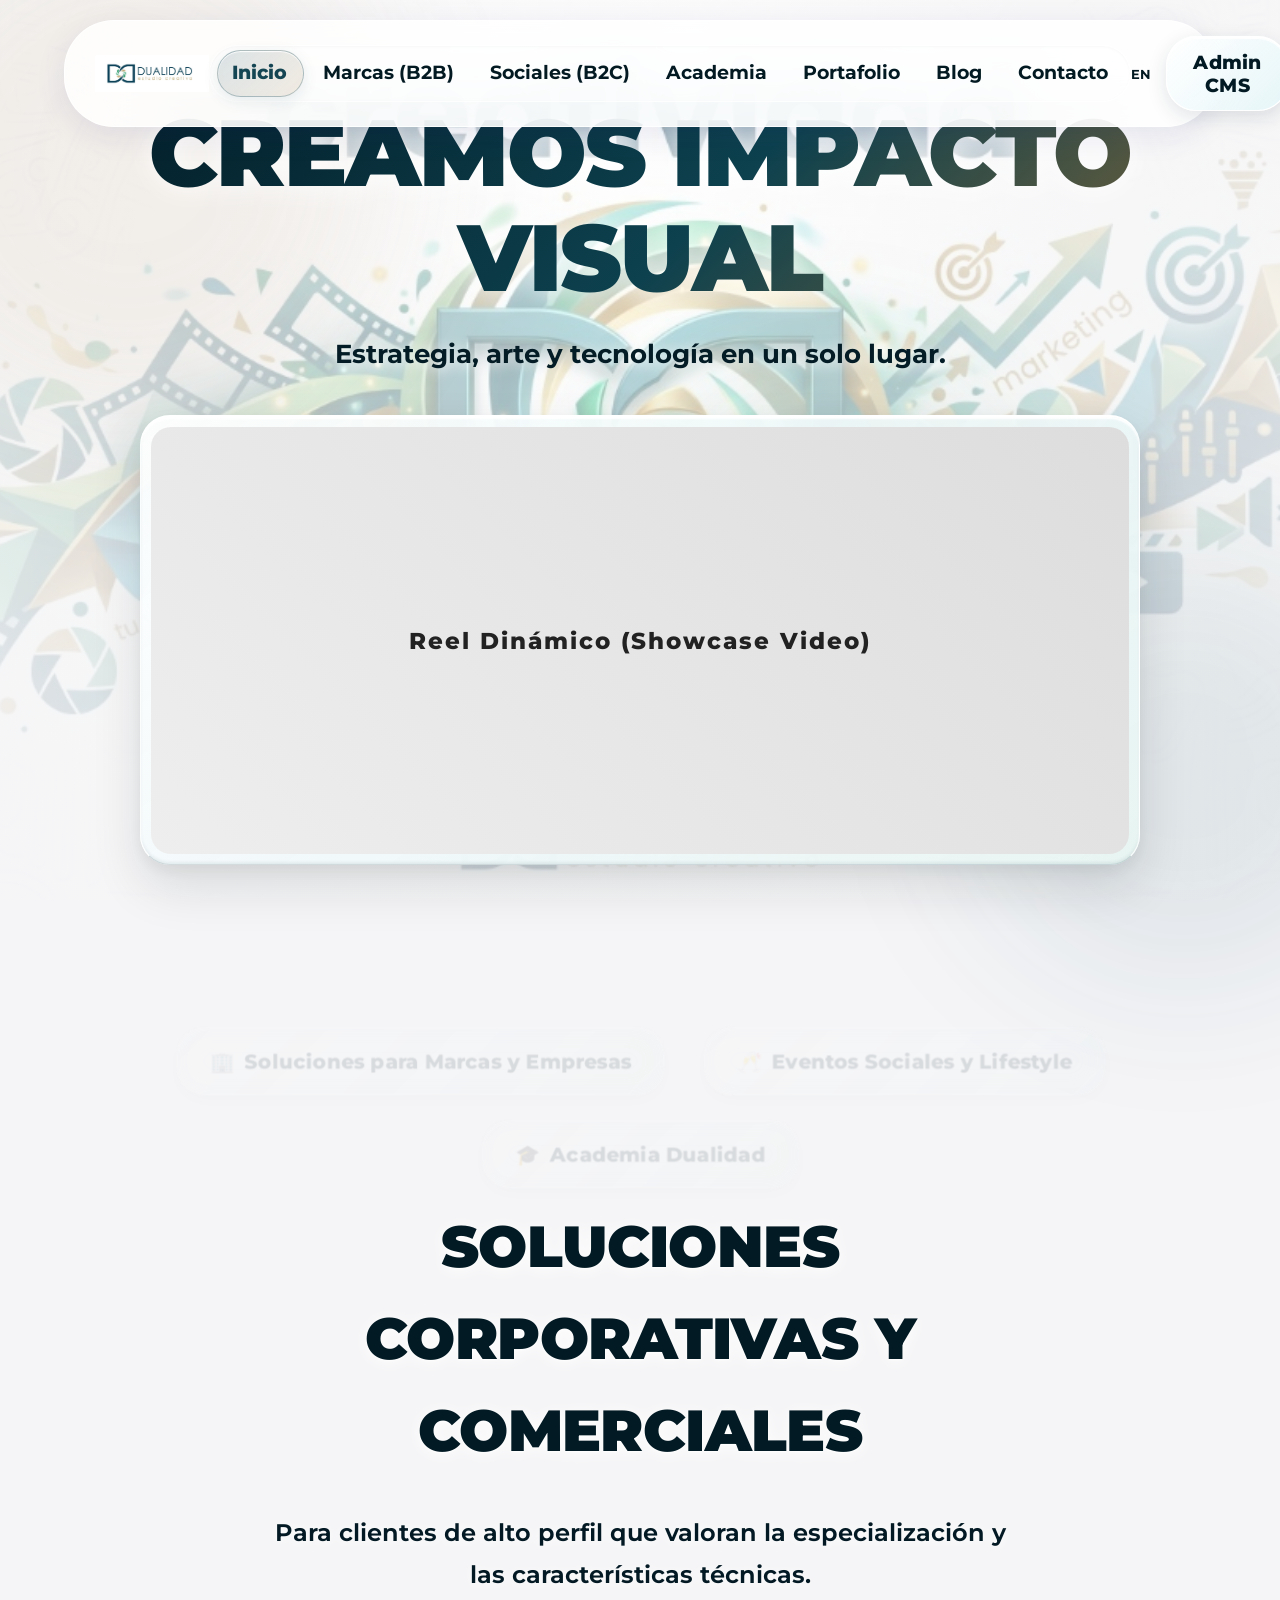
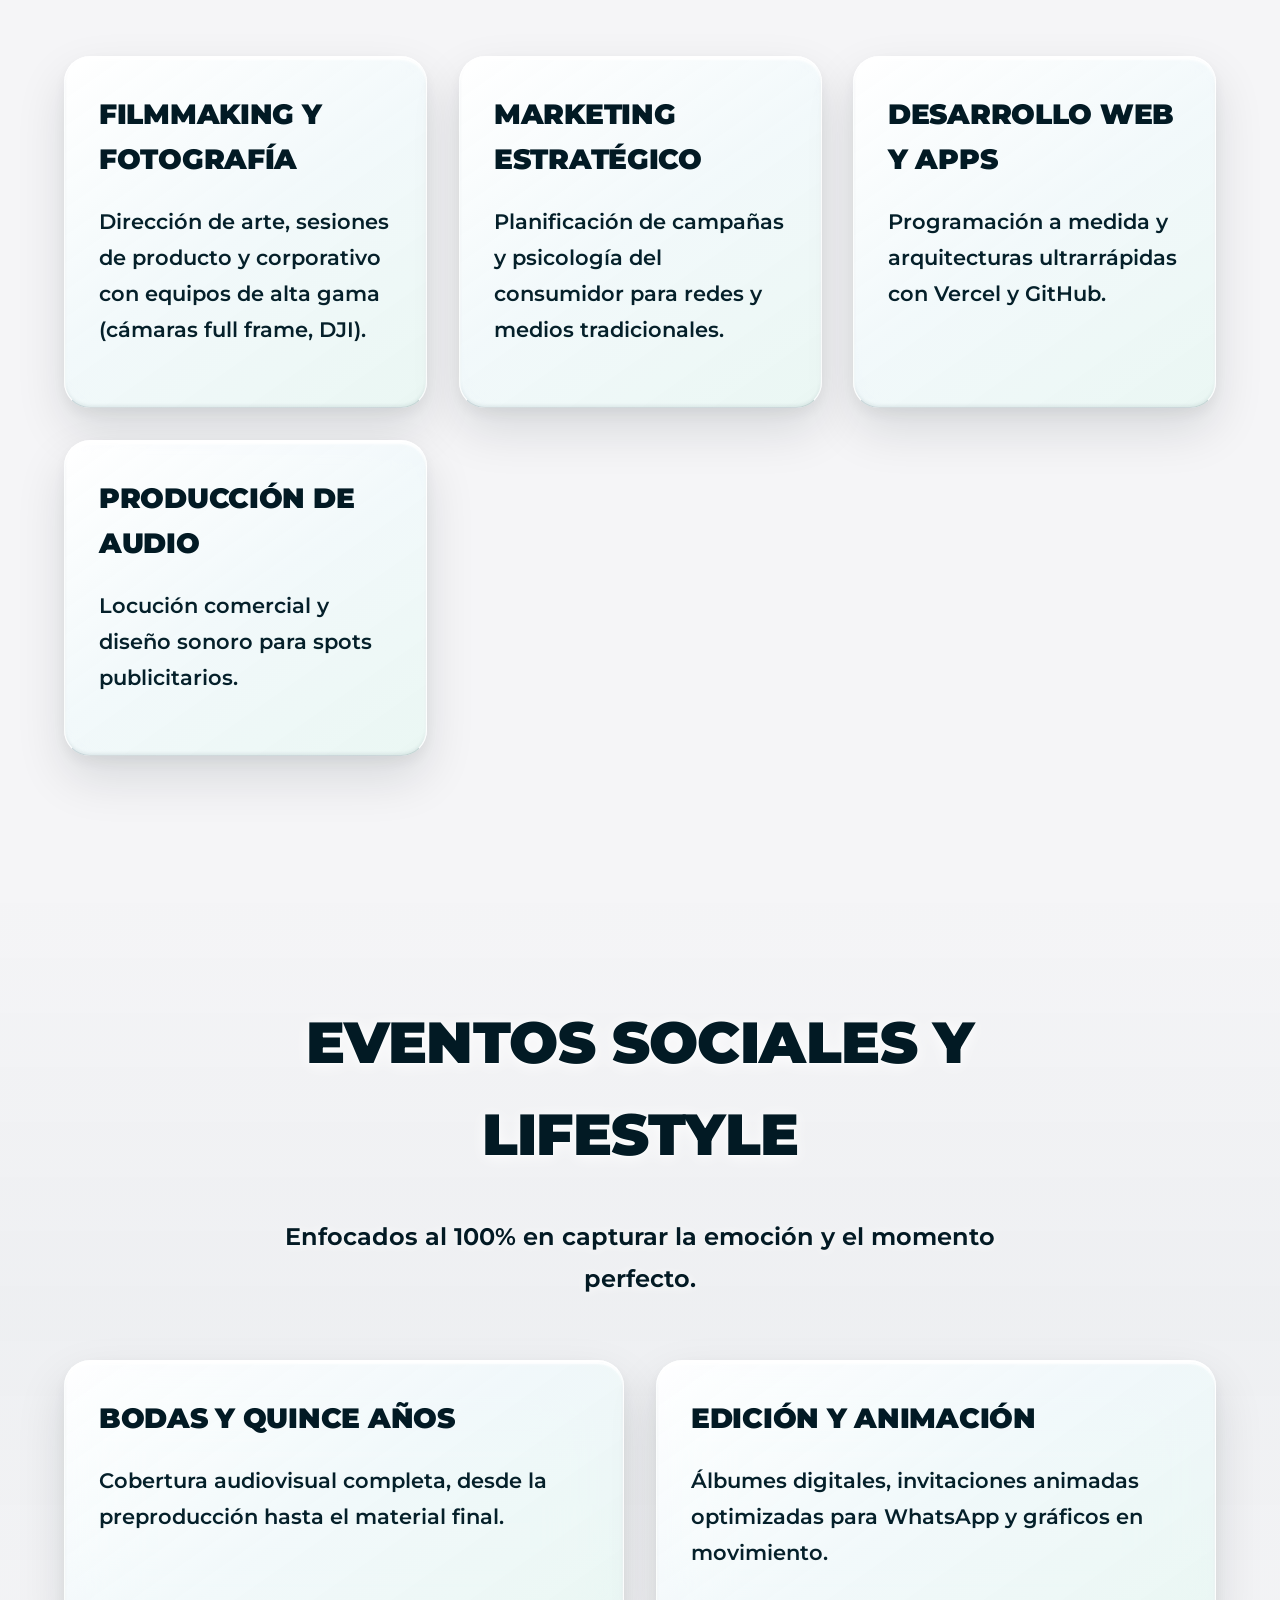
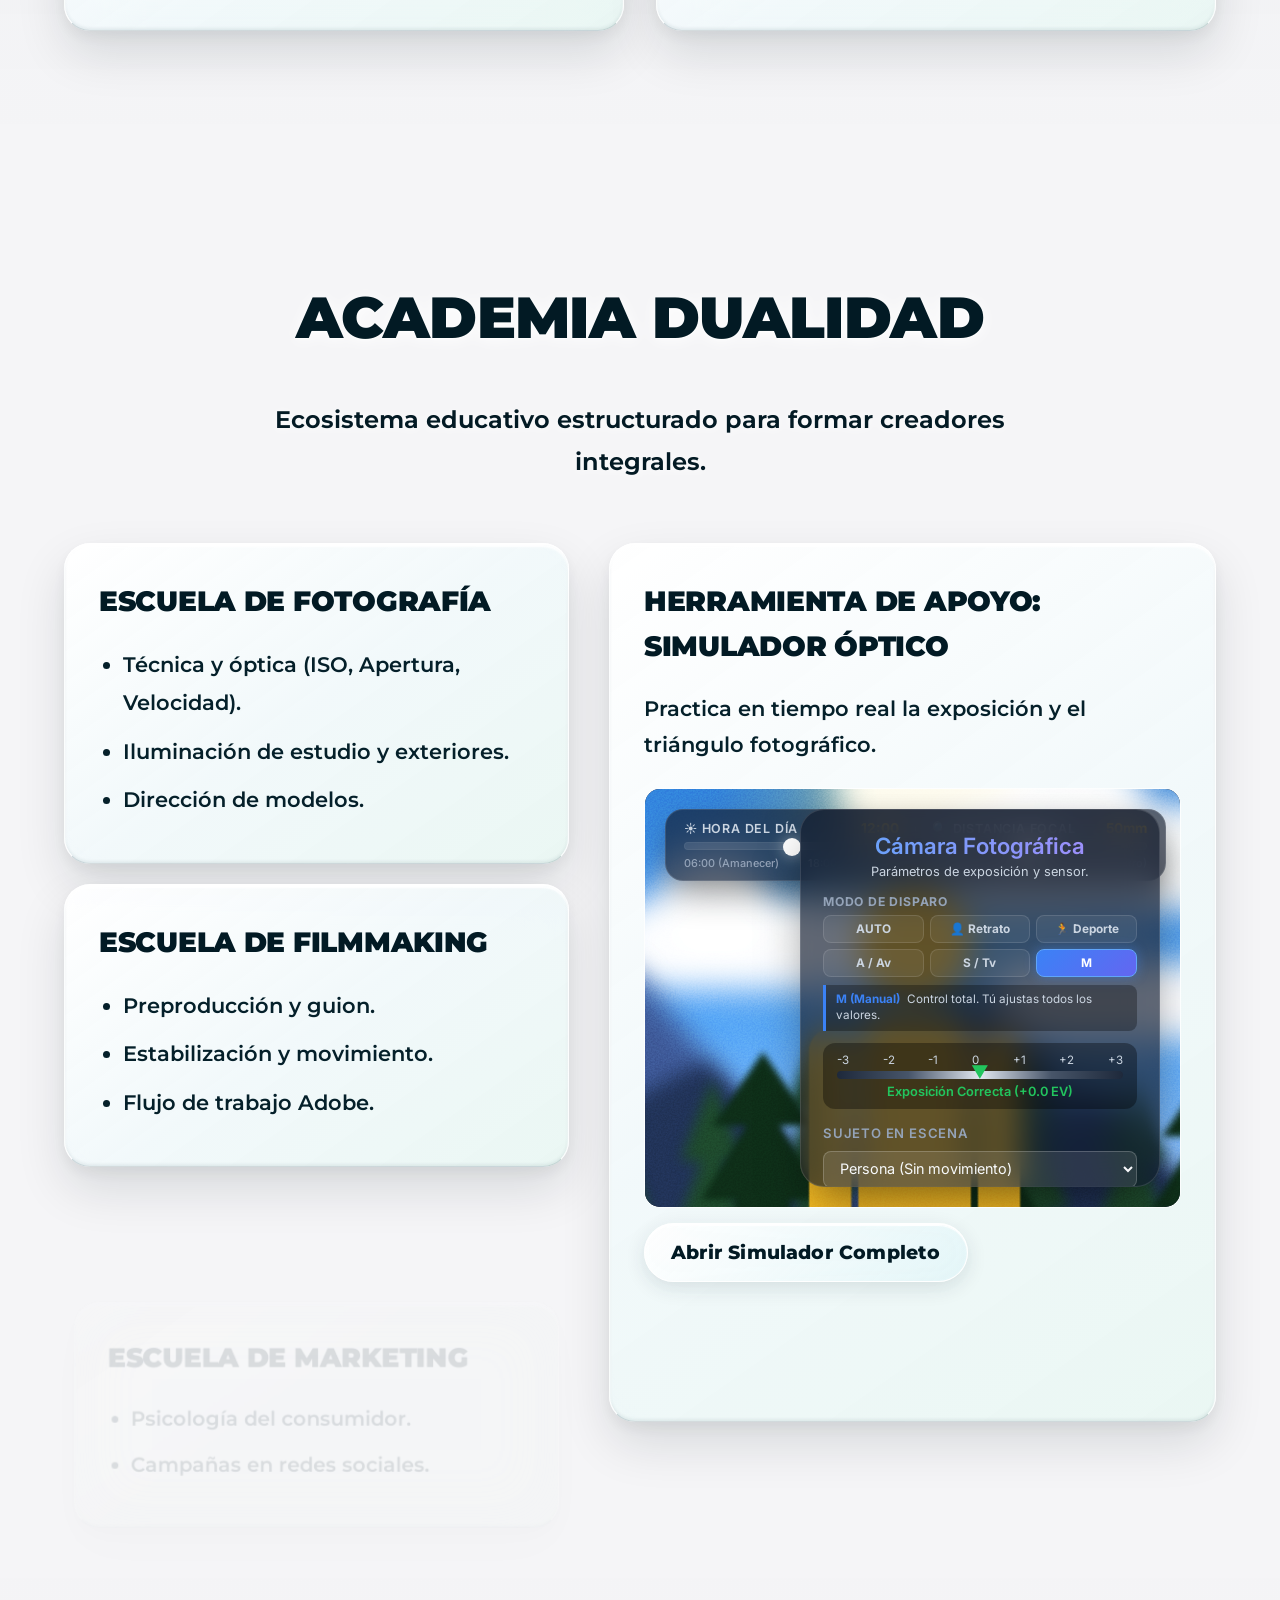
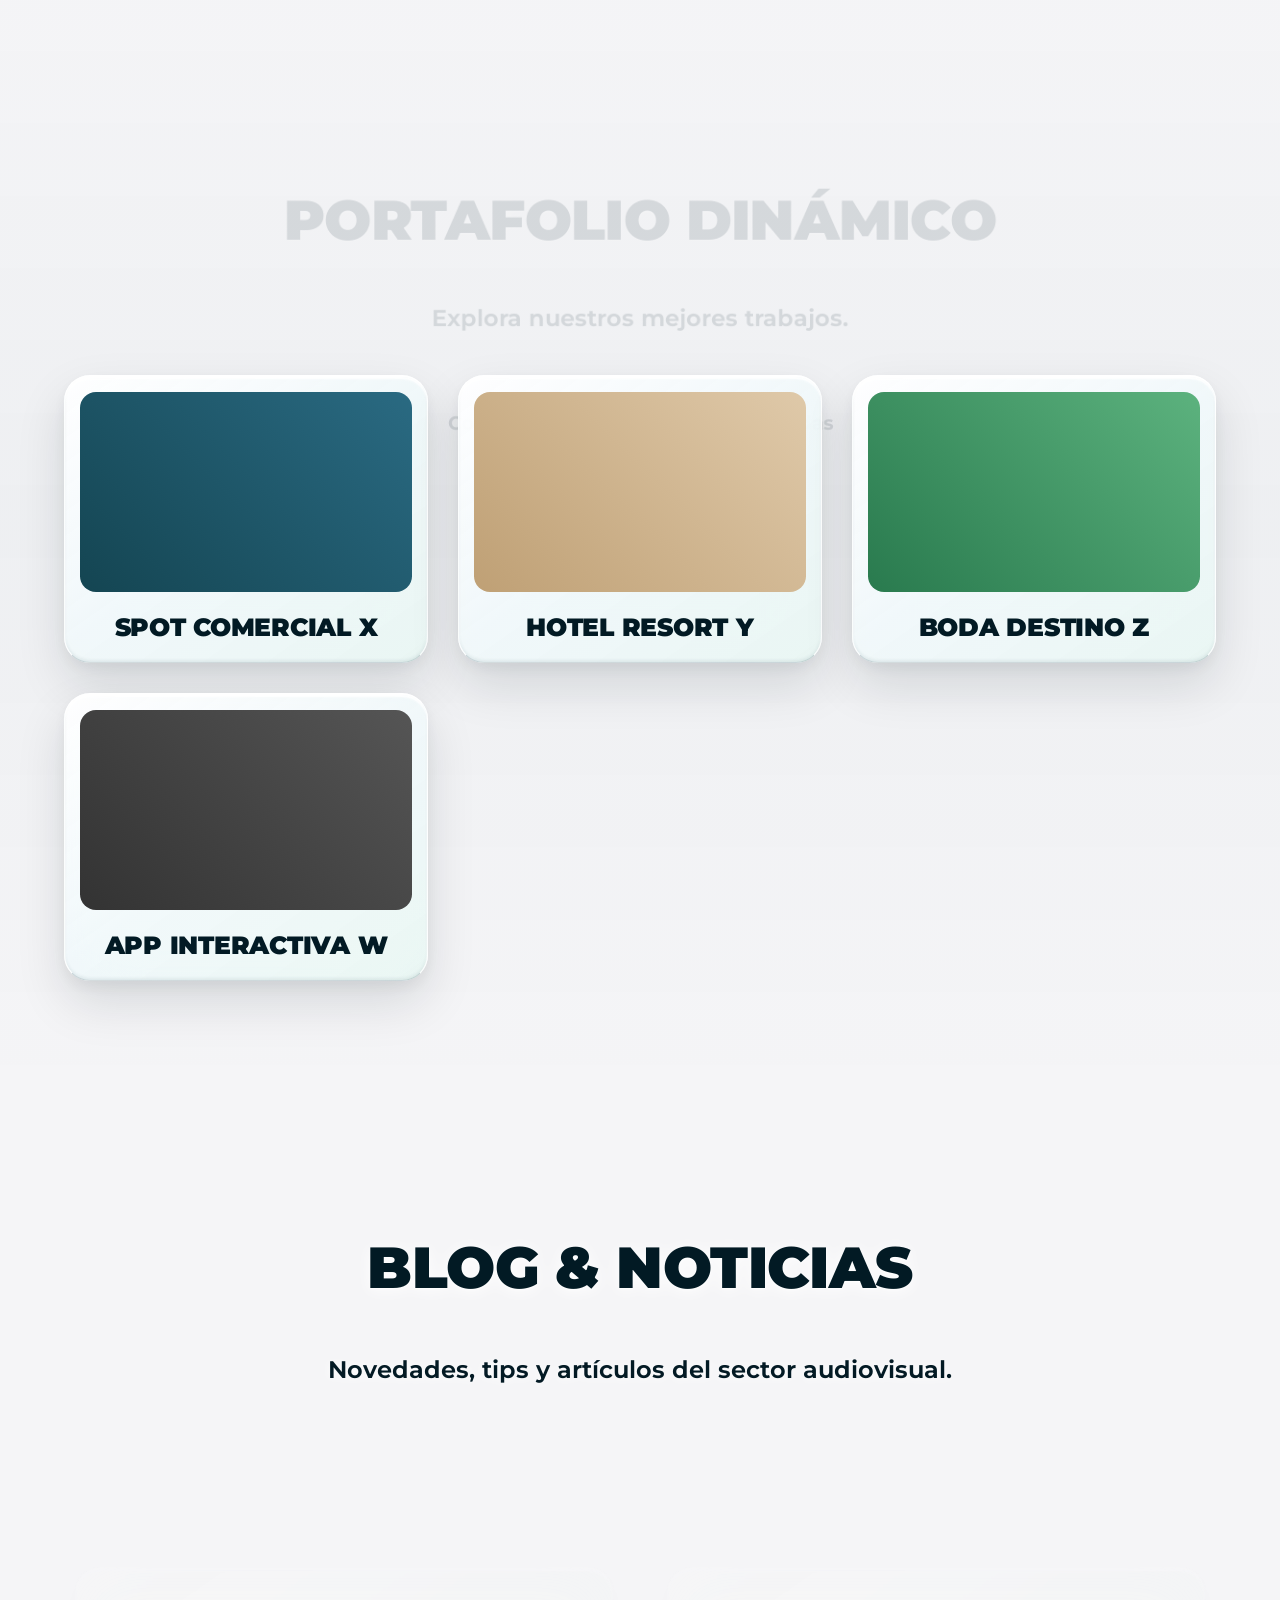
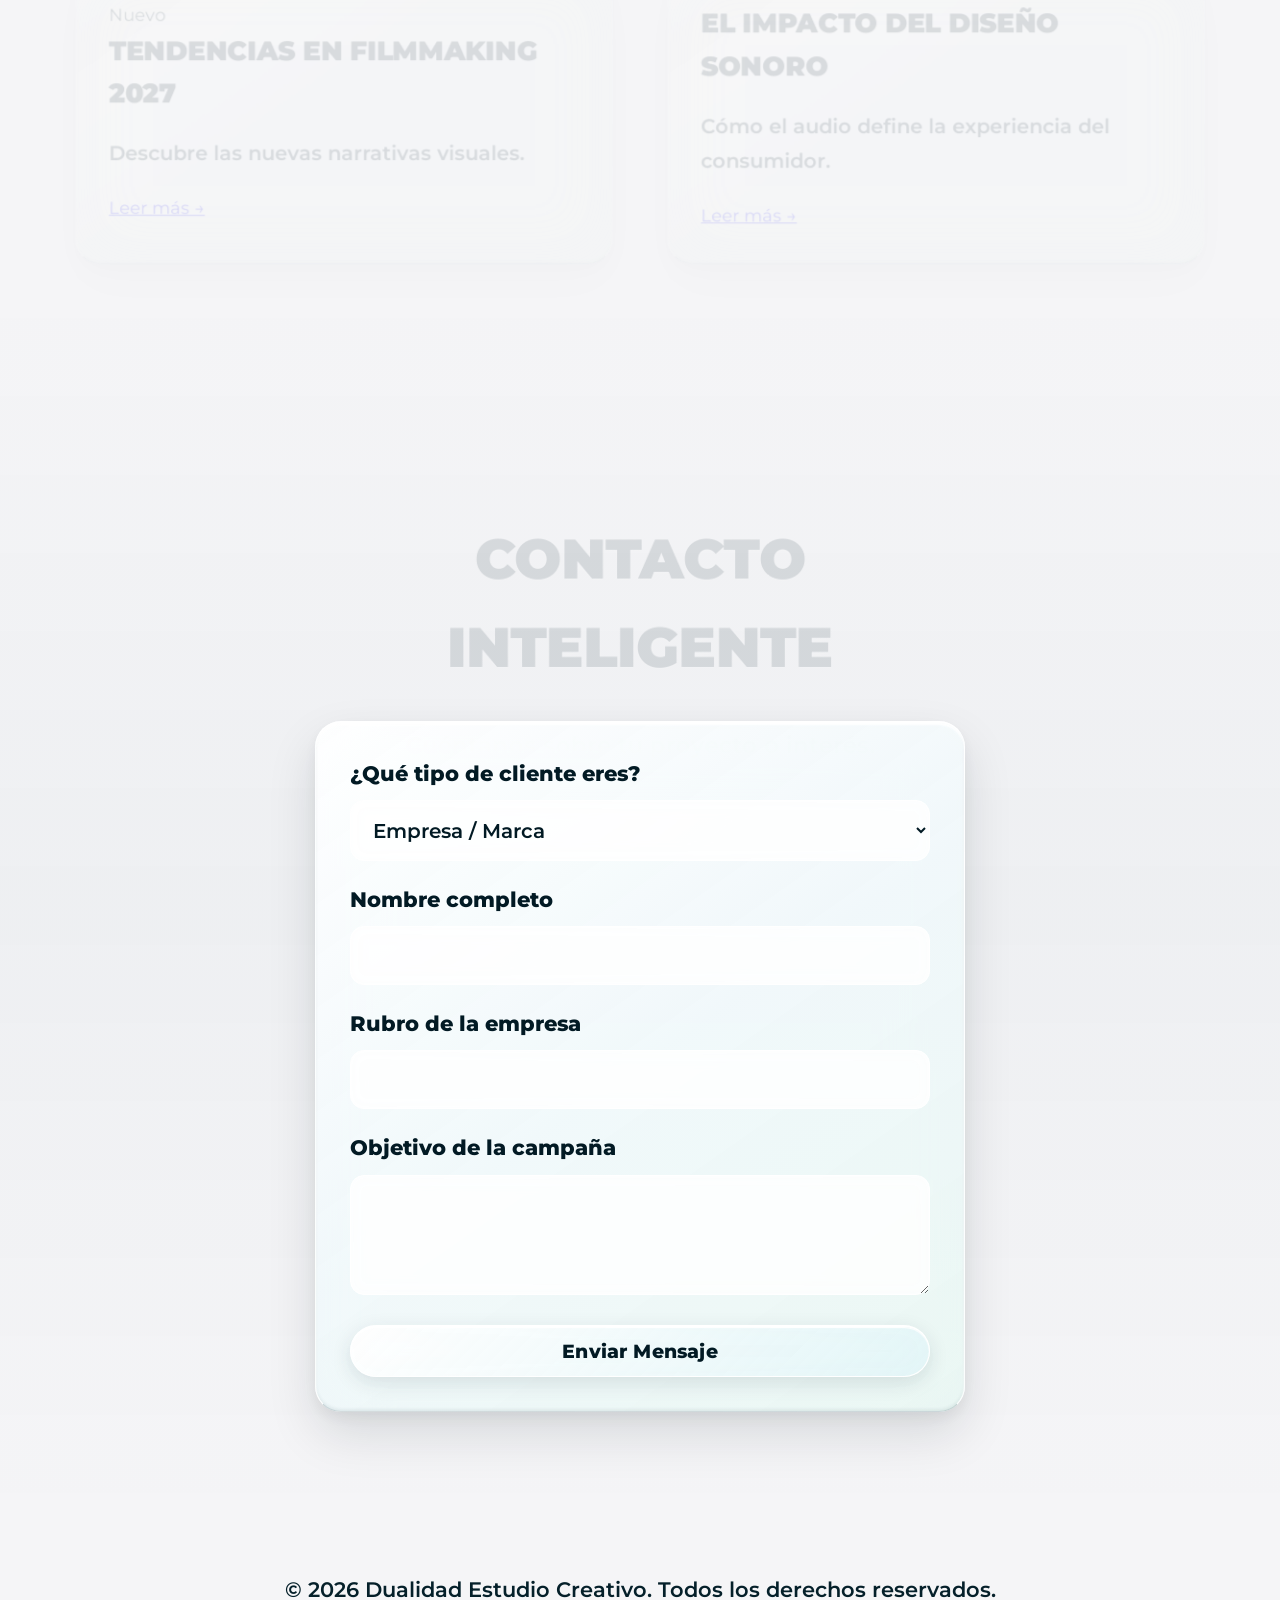
==== commit f1069a6e: "feat(typography): configuracion Montserrat Reforzada (900/600) con base esmerilada perlada AAA" ====
--- a/index.html
+++ b/index.html
@@ -4,8 +4,8 @@
     <meta charset="UTF-8">
     <meta name="viewport" content="width=device-width, initial-scale=1.0">
     <title>Dualidad Estudio Creativo</title>
-    <link href="https://fonts.googleapis.com/css2?family=Montserrat:wght@400;500;600;700;800&display=swap" rel="stylesheet">
-    <link rel="stylesheet" href="style.css?v=8">
+    <link href="https://fonts.googleapis.com/css2?family=Montserrat:wght@400;500;600;700;800;900&display=swap" rel="stylesheet">
+    <link rel="stylesheet" href="style.css?v=10">
 </head>
 <body>
     <!-- Background Image Canvas & Orbs -->
@@ -294,6 +294,6 @@
         </div>
     </div>
 
-    <script src="main.js?v=9"></script>
+    <script src="main.js?v=10"></script>
 </body>
 </html>
--- a/style.css
+++ b/style.css
@@ -6,25 +6,27 @@
     --color-gold: #bfa075;
     --color-green: #297a4e;
     
-    /* Apple Liquid Lens Glass Tint with logo tones (teal, blue, green) */
-    --liquid-glass-bg: linear-gradient(145deg, rgba(16, 52, 64, 0.24) 0%, rgba(9, 32, 40, 0.34) 45%, rgba(25, 78, 60, 0.25) 100%);
-    --liquid-glass-border-top: rgba(255, 255, 255, 0.88);
-    --liquid-glass-border-sides: rgba(255, 255, 255, 0.42);
-    --liquid-glass-border-bottom: rgba(14, 46, 56, 0.45);
+    /* Apple Liquid Lens Glass Tint - High-Contrast Frosted Pearl Base (AAA Readability) */
+    --liquid-glass-bg: linear-gradient(145deg, rgba(255, 255, 255, 0.92) 0%, rgba(240, 248, 250, 0.88) 50%, rgba(232, 246, 242, 0.90) 100%);
+    --liquid-glass-border-top: rgba(255, 255, 255, 1);
+    --liquid-glass-border-sides: rgba(255, 255, 255, 0.75);
+    --liquid-glass-border-bottom: rgba(16, 52, 64, 0.18);
     
     --liquid-glass-shadow: 
-        0 20px 48px rgba(8, 25, 32, 0.22),
-        0 4px 14px rgba(8, 25, 32, 0.12),
-        inset 0 1.5px 1.5px rgba(255, 255, 255, 0.9),
-        inset 1.5px 0 2px rgba(255, 255, 255, 0.38),
-        inset -1.5px 0 2px rgba(255, 255, 255, 0.38),
-        inset 0 -2.5px 4px rgba(12, 40, 50, 0.38);
+        0 22px 50px rgba(8, 25, 32, 0.12),
+        0 6px 16px rgba(8, 25, 32, 0.06),
+        inset 0 2px 2px rgba(255, 255, 255, 1),
+        inset 0 -2px 3px rgba(20, 65, 80, 0.08);
         
-    --glass-bg: rgba(255, 255, 255, 0.7);
-    --glass-border: rgba(255, 255, 255, 0.5);
-    --glass-shadow: 0 8px 32px rgba(31, 38, 135, 0.07);
+    --glass-bg: rgba(255, 255, 255, 0.85);
+    --glass-border: rgba(255, 255, 255, 0.8);
+    --glass-shadow: 0 8px 32px rgba(31, 38, 135, 0.09);
     
     --transition-smooth: all 0.4s cubic-bezier(0.25, 0.8, 0.25, 1);
+}
+
+html {
+    font-size: 18px;
 }
 
 * {
@@ -88,20 +90,22 @@
     100% { transform: translate(5%, 10%) scale(1.1); }
 }
 
-/* Typography */
+/* Typography - Montserrat Reforzada */
 h1, h2, h3 { 
     font-family: 'Montserrat', -apple-system, BlinkMacSystemFont, sans-serif;
-    font-weight: 800;
+    font-weight: 900;
     text-transform: uppercase;
-    letter-spacing: 0.04em;
-    color: var(--color-teal); 
-    margin-bottom: 0.5em; 
+    letter-spacing: -0.01em;
+    color: #021a24; 
+    margin-bottom: 0.6em; 
 }
 p { 
     font-family: 'Montserrat', -apple-system, BlinkMacSystemFont, sans-serif;
-    color: #163640; 
-    margin-bottom: 1em; 
-    font-weight: 500; 
+    color: #05202a; 
+    font-size: 1.15rem;
+    line-height: 1.75;
+    margin-bottom: 1.2em; 
+    font-weight: 600; 
 }
 
 /* Glassmorphism Utilities */
@@ -175,10 +179,10 @@
     position: relative;
     z-index: 2;
     text-decoration: none;
-    color: var(--color-text);
-    font-size: 0.88rem;
-    font-weight: 500;
-    padding: 7px 14px;
+    color: #031a22;
+    font-size: 1.05rem;
+    font-weight: 700;
+    padding: 8px 16px;
     border-radius: 20px;
     transition: color 0.25s ease;
     white-space: nowrap;
@@ -190,24 +194,26 @@
 
 .nav-links a.nav-link.active {
     color: var(--color-teal);
-    font-weight: 600;
+    font-weight: 800;
 }
 
 .nav-controls { display: flex; gap: 15px; align-items: center; }
 
 .glass-btn, .btn-primary {
-    background: linear-gradient(135deg, rgba(255, 255, 255, 0.75) 0%, rgba(220, 242, 246, 0.45) 100%);
-    border: 1px solid rgba(255, 255, 255, 0.8);
-    border-top: 1.5px solid rgba(255, 255, 255, 1);
-    padding: 12px 24px; border-radius: 30px;
-    cursor: pointer; font-weight: 600;
+    background: linear-gradient(135deg, rgba(255, 255, 255, 0.95) 0%, rgba(225, 245, 248, 0.8) 100%);
+    border: 1.5px solid rgba(255, 255, 255, 1);
+    border-top: 2px solid rgba(255, 255, 255, 1);
+    padding: 13px 26px; border-radius: 30px;
+    cursor: pointer; 
+    font-weight: 800;
+    letter-spacing: 0.01em;
     transition: var(--transition-smooth);
-    color: var(--color-teal-dark);
+    color: #021a24;
     backdrop-filter: blur(16px);
     -webkit-backdrop-filter: blur(16px);
     text-decoration: none;
-    font-size: 0.9rem;
-    box-shadow: 0 6px 20px rgba(15, 45, 55, 0.1), inset 0 1px 1px rgba(255, 255, 255, 0.9);
+    font-size: 1.05rem;
+    box-shadow: 0 6px 20px rgba(15, 45, 55, 0.12), inset 0 1px 1px rgba(255, 255, 255, 1);
 }
 .glass-btn:hover, .btn-primary:hover {
     background: var(--color-teal); color: white;
@@ -215,17 +221,17 @@
     box-shadow: 0 10px 25px rgba(20, 60, 75, 0.35);
 }
 
-.btn-icon { background: none; border: none; cursor: pointer; font-weight: 600; color: var(--color-text); }
+.btn-icon { background: none; border: none; cursor: pointer; font-weight: 700; color: #031a22; }
 
 .glass-card {
     background: var(--liquid-glass-bg);
     backdrop-filter: blur(34px) saturate(220%) contrast(106%);
     -webkit-backdrop-filter: blur(34px) saturate(220%) contrast(106%);
     border: 1px solid var(--liquid-glass-border-sides);
-    border-top: 1.5px solid var(--liquid-glass-border-top);
+    border-top: 2px solid var(--liquid-glass-border-top);
     border-bottom: 1.5px solid var(--liquid-glass-border-bottom);
     border-radius: 26px;
-    padding: 32px;
+    padding: 34px;
     box-shadow: var(--liquid-glass-shadow);
     transition: var(--transition-smooth);
     position: relative; 
@@ -235,20 +241,25 @@
 .glass-card:hover {
     transform: translateY(-4px) scale(1.01);
     box-shadow: 
-        0 28px 60px rgba(8, 25, 32, 0.28),
-        0 8px 18px rgba(8, 25, 32, 0.15),
+        0 28px 60px rgba(8, 25, 32, 0.18),
+        0 8px 18px rgba(8, 25, 32, 0.1),
         inset 0 2px 2px rgba(255, 255, 255, 1),
-        inset 0 -3px 4px rgba(25, 78, 60, 0.42);
+        inset 0 -3px 4px rgba(25, 78, 60, 0.18);
 }
 
 .glass-card h3 {
-    color: #08232c;
-    text-shadow: 0 1px 1px rgba(255, 255, 255, 0.5);
+    color: #021a24;
+    font-size: 1.55rem;
+    font-weight: 900;
+    letter-spacing: -0.01em;
+    margin-bottom: 0.8em;
 }
 
 .glass-card p {
-    color: #14323b;
-    font-weight: 460;
+    color: #05202a;
+    font-size: 1.15rem;
+    font-weight: 600;
+    line-height: 1.75;
 }
 
 /* Tilt Physics (applied via JS) */
@@ -289,8 +300,20 @@
 .alternate-bg {
     background: linear-gradient(to bottom, rgba(255,255,255,0), rgba(26,75,92,0.03), rgba(255,255,255,0));
 }
-.section-header { text-align: center; margin-bottom: 60px; max-width: 600px; margin-left: auto; margin-right: auto; }
-.section-header h2 { font-size: 2.5rem; }
+.section-header { text-align: center; margin-bottom: 60px; max-width: 750px; margin-left: auto; margin-right: auto; }
+.section-header h2 { 
+    font-size: 3.2rem; 
+    font-weight: 900;
+    letter-spacing: -0.01em;
+    color: #021a24;
+    text-shadow: 0 2px 16px rgba(255, 255, 255, 0.95), 0 1px 2px rgba(255, 255, 255, 0.9);
+}
+.section-header p {
+    font-size: 1.35rem;
+    font-weight: 650;
+    color: #031a24;
+    text-shadow: 0 1px 10px rgba(255, 255, 255, 0.95);
+}
 
 /* Hero */
 .hero-section {
@@ -300,21 +323,26 @@
 }
 .hero-content h1 { 
     font-family: 'Montserrat', -apple-system, BlinkMacSystemFont, sans-serif;
-    font-size: 4.5rem; 
-    font-weight: 800;
+    font-size: 5.2rem; 
+    font-weight: 900;
     text-transform: uppercase;
-    line-height: 1.1; 
-    margin-bottom: 20px; 
-    background: linear-gradient(135deg, var(--color-teal), var(--color-gold)); 
+    line-height: 1.12; 
+    letter-spacing: -0.02em;
+    margin-bottom: 24px; 
+    background: linear-gradient(135deg, #021a24 0%, #0d414e 55%, #886735 100%); 
     -webkit-background-clip: text; 
     -webkit-text-fill-color: transparent; 
+    filter: drop-shadow(0 2px 14px rgba(255, 255, 255, 0.95));
 }
 .hero-content p { 
     font-family: 'Montserrat', sans-serif;
-    font-size: 1.2rem; 
-    font-weight: 500;
-    max-width: 600px; 
+    font-size: 1.45rem; 
+    font-weight: 700;
+    line-height: 1.6;
+    max-width: 750px; 
     margin: 0 auto 40px auto; 
+    color: #031c25;
+    text-shadow: 0 2px 14px rgba(255, 255, 255, 1);
 }
 
 .video-reel-container {
@@ -325,28 +353,28 @@
     width: 100%; height: 100%; border-radius: 20px;
     background: linear-gradient(45deg, #eee, #ddd);
     display: flex; justify-content: center; align-items: center;
-    color: #888; font-weight: 500; letter-spacing: 2px;
+    color: #222; font-weight: 800; font-size: 1.25rem; letter-spacing: 2px;
 }
 
 .router-buttons { display: flex; gap: 20px; justify-content: center; flex-wrap: wrap; }
-.router-btn { display: flex; align-items: center; gap: 10px; padding: 15px 30px; font-size: 1rem; }
+.router-btn { display: flex; align-items: center; gap: 10px; padding: 18px 34px; font-size: 1.15rem; font-weight: 800; }
 
 /* Grids */
-.grid-cards { display: grid; grid-template-columns: repeat(auto-fit, minmax(280px, 1fr)); gap: 30px; }
+.grid-cards { display: grid; grid-template-columns: repeat(auto-fit, minmax(300px, 1fr)); gap: 32px; }
 
 /* Academy Layout */
 .academy-layout { display: grid; grid-template-columns: 1fr 1.2fr; gap: 40px; }
 .academy-text { display: flex; flex-direction: column; gap: 20px; }
-.academy-text ul { padding-left: 20px; color: #555; }
-.academy-text li { margin-bottom: 8px; }
-.iframe-container { width: 100%; height: 400px; border-radius: 16px; overflow: hidden; margin-top: 20px; border: 1px solid var(--glass-border); }
+.academy-text ul { padding-left: 24px; color: #05202a; font-size: 1.15rem; font-weight: 600; line-height: 1.85; }
+.academy-text li { margin-bottom: 10px; }
+.iframe-container { width: 100%; height: 420px; border-radius: 16px; overflow: hidden; margin-top: 20px; border: 1px solid var(--glass-border); }
 .iframe-container iframe { width: 100%; height: 100%; border: none; }
 
 /* Portfolio */
 .portfolio-filters { display: flex; justify-content: center; gap: 15px; margin-bottom: 40px; flex-wrap: wrap;}
 .filter-btn {
-    background: none; border: none; padding: 8px 20px; border-radius: 20px;
-    cursor: pointer; font-weight: 500; color: #777; transition: var(--transition-smooth);
+    background: none; border: none; padding: 10px 24px; border-radius: 24px;
+    cursor: pointer; font-weight: 700; font-size: 1.1rem; color: #031a24; transition: var(--transition-smooth);
 }
 .filter-btn.active, .filter-btn:hover { background: var(--color-teal); color: white; }
 
@@ -357,7 +385,7 @@
 .bg-gold { background: linear-gradient(45deg, var(--color-gold), #dfc9a9); }
 .bg-green { background: linear-gradient(45deg, var(--color-green), #5cb27e); }
 .bg-dark { background: linear-gradient(45deg, #333, #555); }
-.portfolio-item h3 { font-size: 1.1rem; text-align: center; margin:0; }
+.portfolio-item h3 { font-size: 1.4rem; font-weight: 900; text-align: center; margin:0; color: #021a24; }
 
 .hide-item { display: none; }
 .flip-in { animation: flipIn 0.6s cubic-bezier(0.25, 0.8, 0.25, 1); }
@@ -367,14 +395,14 @@
 }
 
 /* Contact Form */
-.contact-container { max-width: 600px; margin: 0 auto; }
-.form-group { margin-bottom: 20px; }
-.form-group label { display: block; margin-bottom: 8px; font-weight: 500; color: var(--color-teal); font-size: 0.9rem;}
+.contact-container { max-width: 650px; margin: 0 auto; }
+.form-group { margin-bottom: 22px; }
+.form-group label { display: block; margin-bottom: 10px; font-weight: 800; color: #021a24; font-size: 1.15rem; }
 .glass-input {
-    width: 100%; padding: 15px; border-radius: 12px;
-    background: rgba(255,255,255,0.5); border: 1px solid rgba(255,255,255,0.8);
-    backdrop-filter: blur(5px); outline: none; transition: all 0.3s;
-    font-family: inherit; font-size: 1rem; color: var(--color-text);
+    width: 100%; padding: 16px 18px; border-radius: 14px;
+    background: rgba(255,255,255,0.85); border: 1.5px solid rgba(255,255,255,1);
+    backdrop-filter: blur(8px); outline: none; transition: all 0.3s;
+    font-family: inherit; font-size: 1.12rem; font-weight: 600; color: #021a24;
 }
 .glass-input:focus { border-color: var(--color-gold); box-shadow: 0 0 0 3px rgba(197, 168, 128, 0.2); }
 textarea.glass-input { min-height: 120px; resize: vertical; }
@@ -386,7 +414,7 @@
 /* Admin Modal */
 .modal-overlay {
     position: fixed; top: 0; left: 0; width: 100vw; height: 100vh;
-    background: rgba(0,0,0,0.4); backdrop-filter: blur(10px);
+    background: rgba(0,0,0,0.5); backdrop-filter: blur(12px);
     display: flex; justify-content: center; align-items: center;
     z-index: 2000; opacity: 0; pointer-events: none; transition: opacity 0.3s;
 }
@@ -395,7 +423,7 @@
 .modal-overlay.active .modal-content { transform: translateY(0); }
 .close-btn { position: absolute; top: 20px; right: 20px; background: none; border: none; font-size: 1.5rem; cursor: pointer; color: #888; }
 .admin-tabs { display: flex; gap: 10px; margin-bottom: 20px; border-bottom: 1px solid var(--glass-border); padding-bottom: 10px; }
-.tab-btn { background: none; border: none; padding: 8px 15px; font-weight: 500; cursor: pointer; color: #777; border-radius: 8px;}
+.tab-btn { background: none; border: none; padding: 8px 15px; font-weight: 700; cursor: pointer; color: #555; border-radius: 8px;}
 .tab-btn.active { background: rgba(255,255,255,0.8); color: var(--color-teal); }
 
 footer { text-align: center; padding: 40px; color: #888; font-size: 0.9rem; }
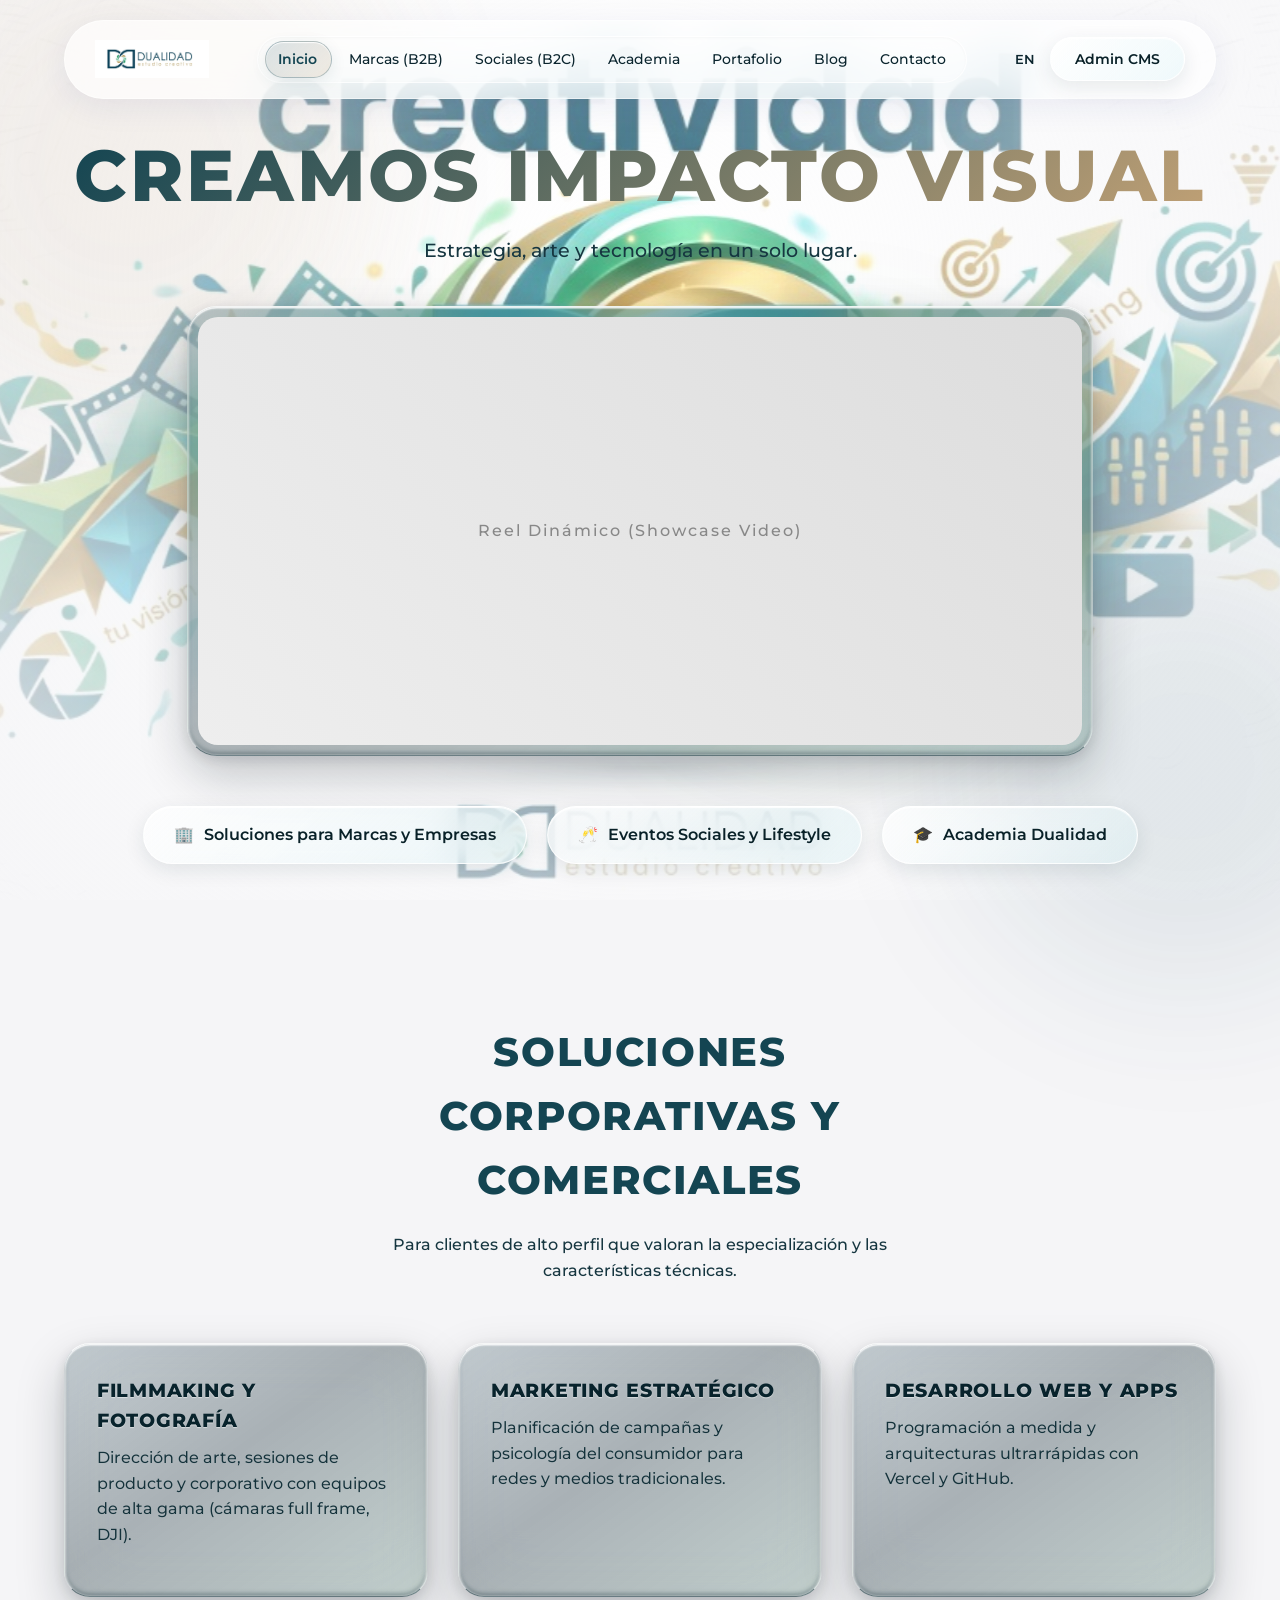
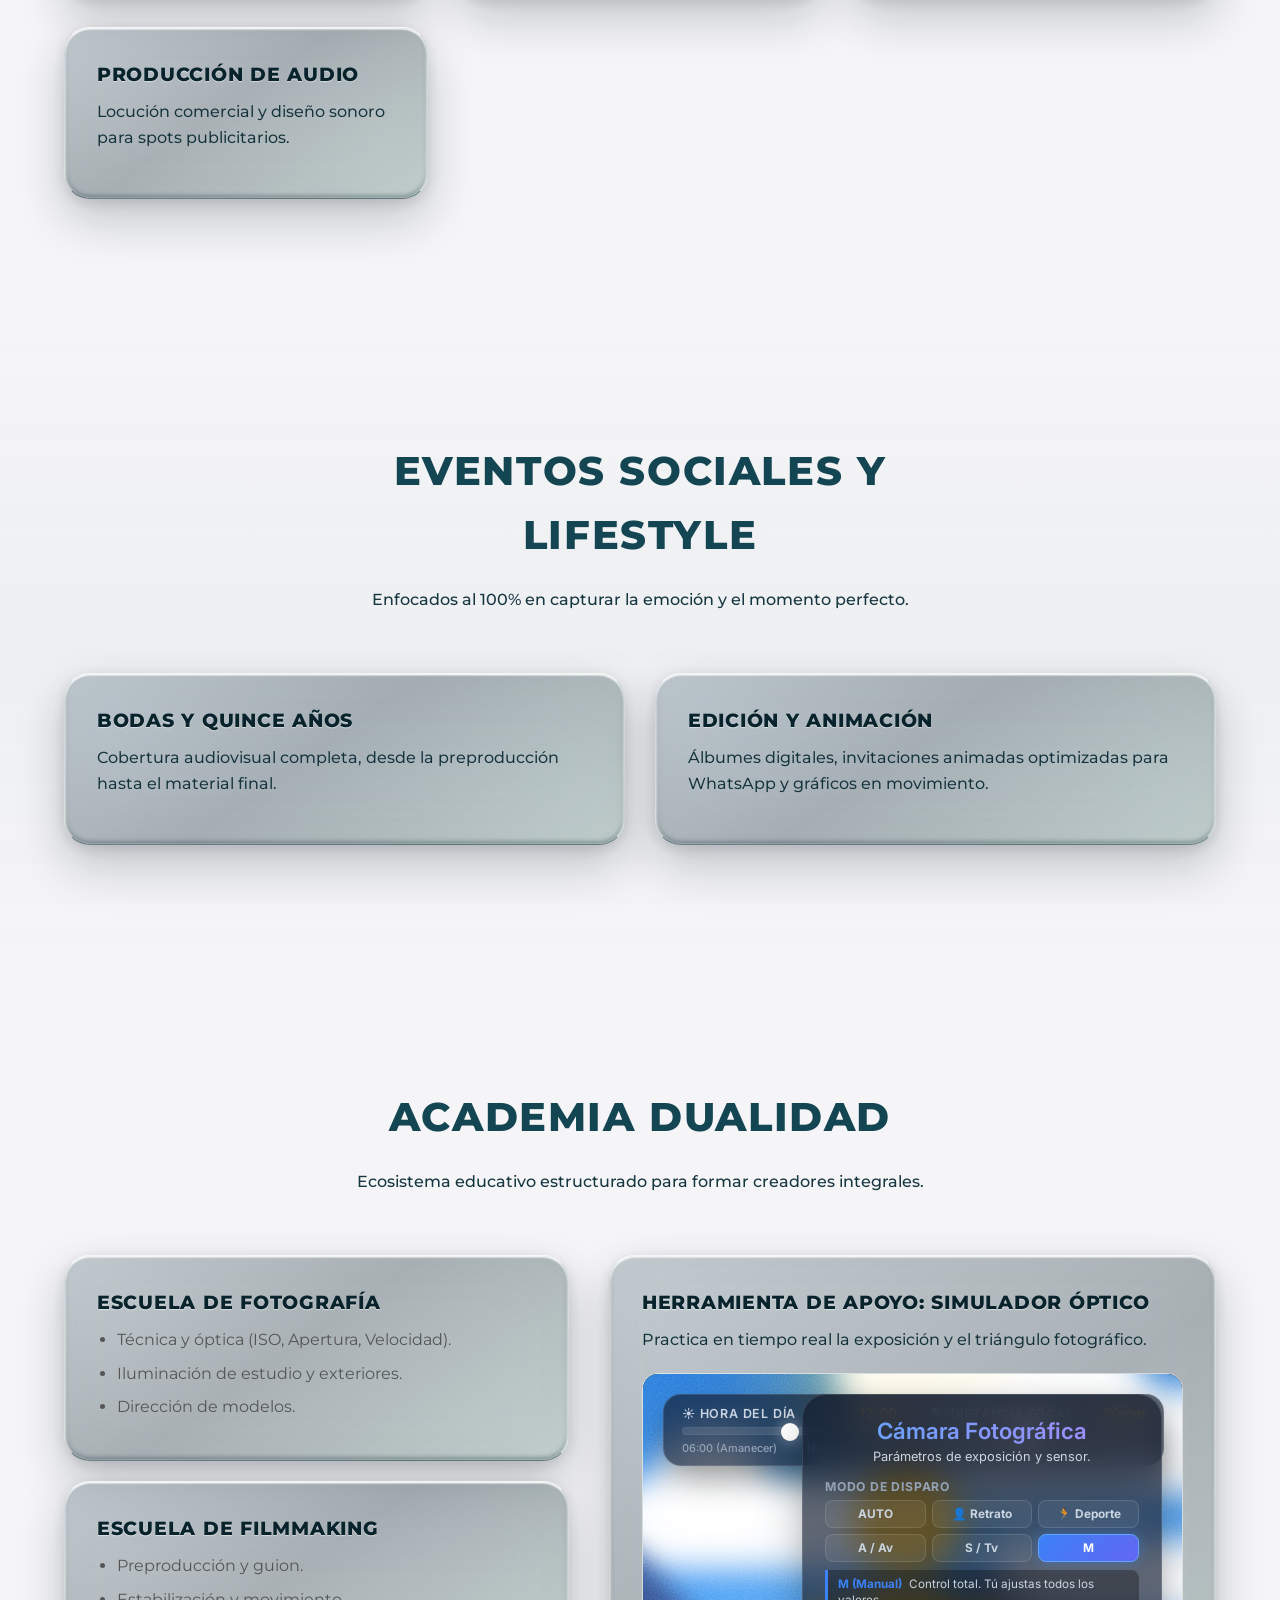
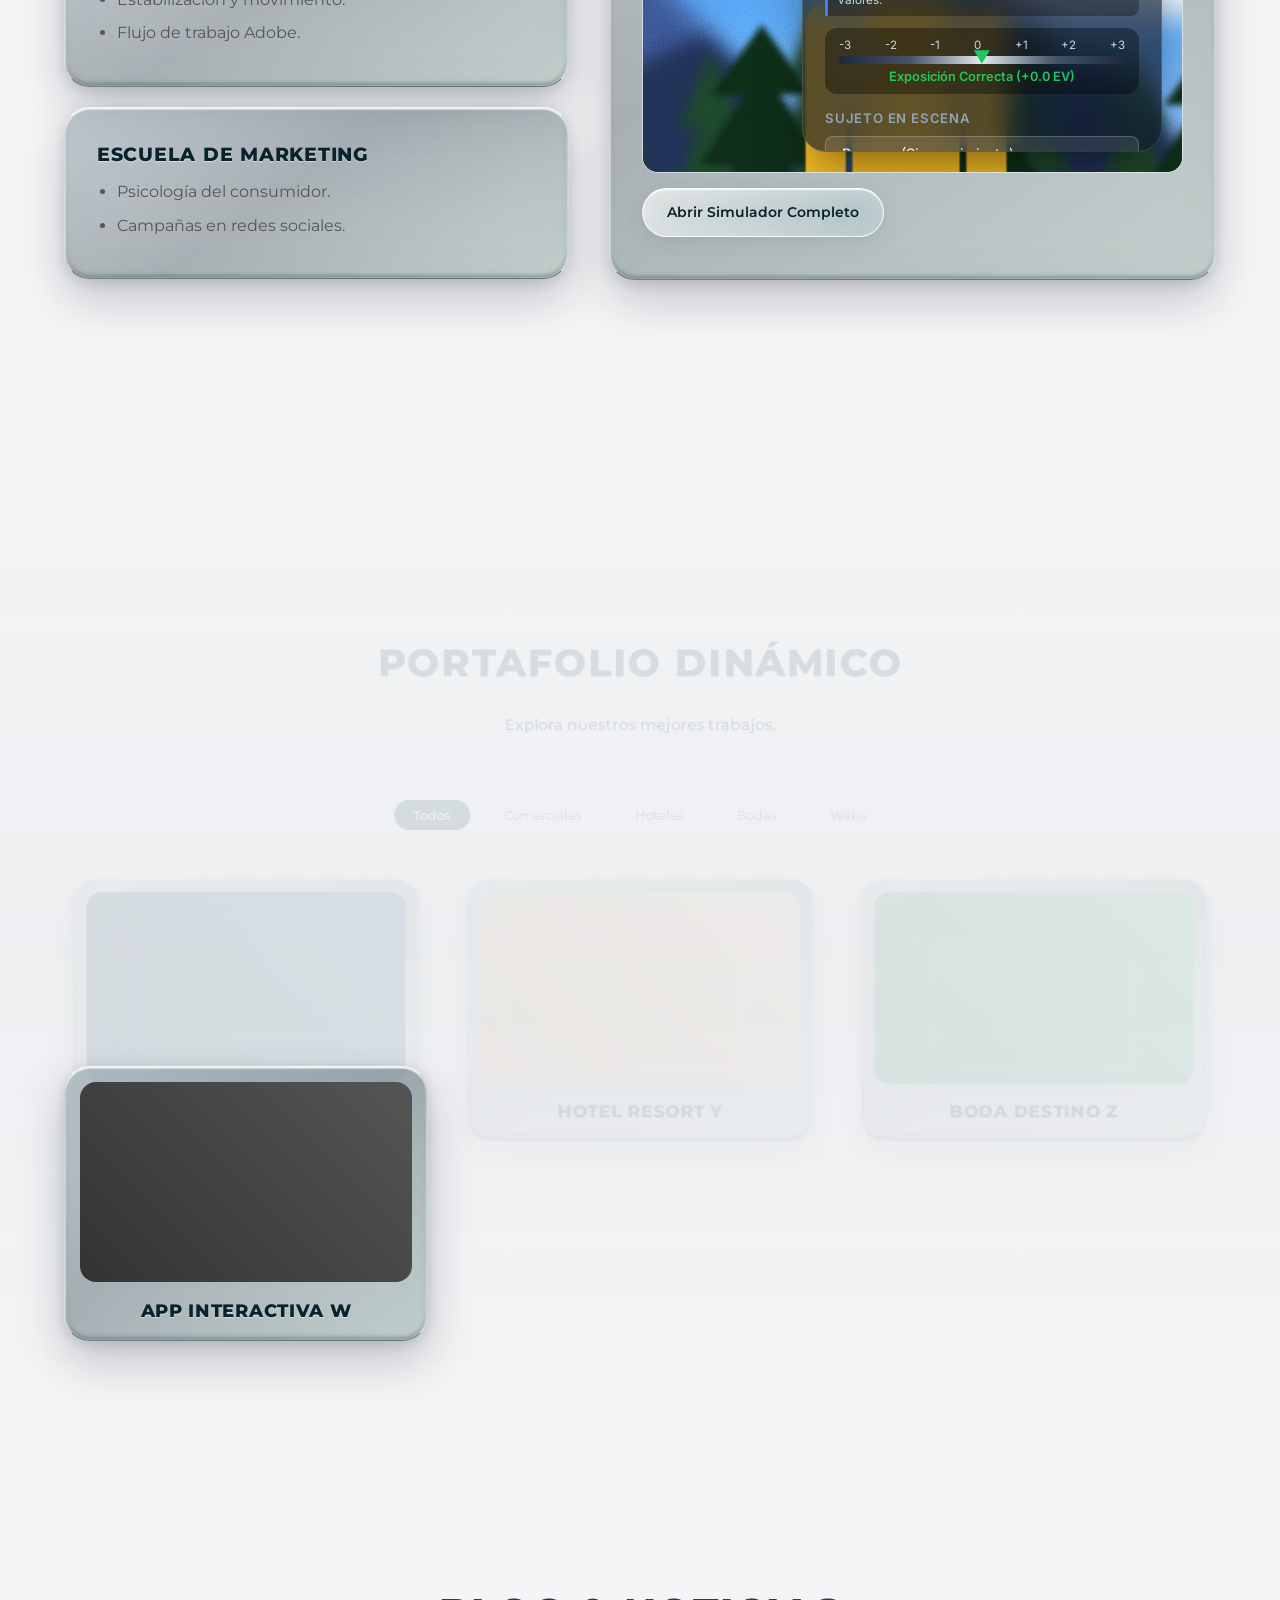
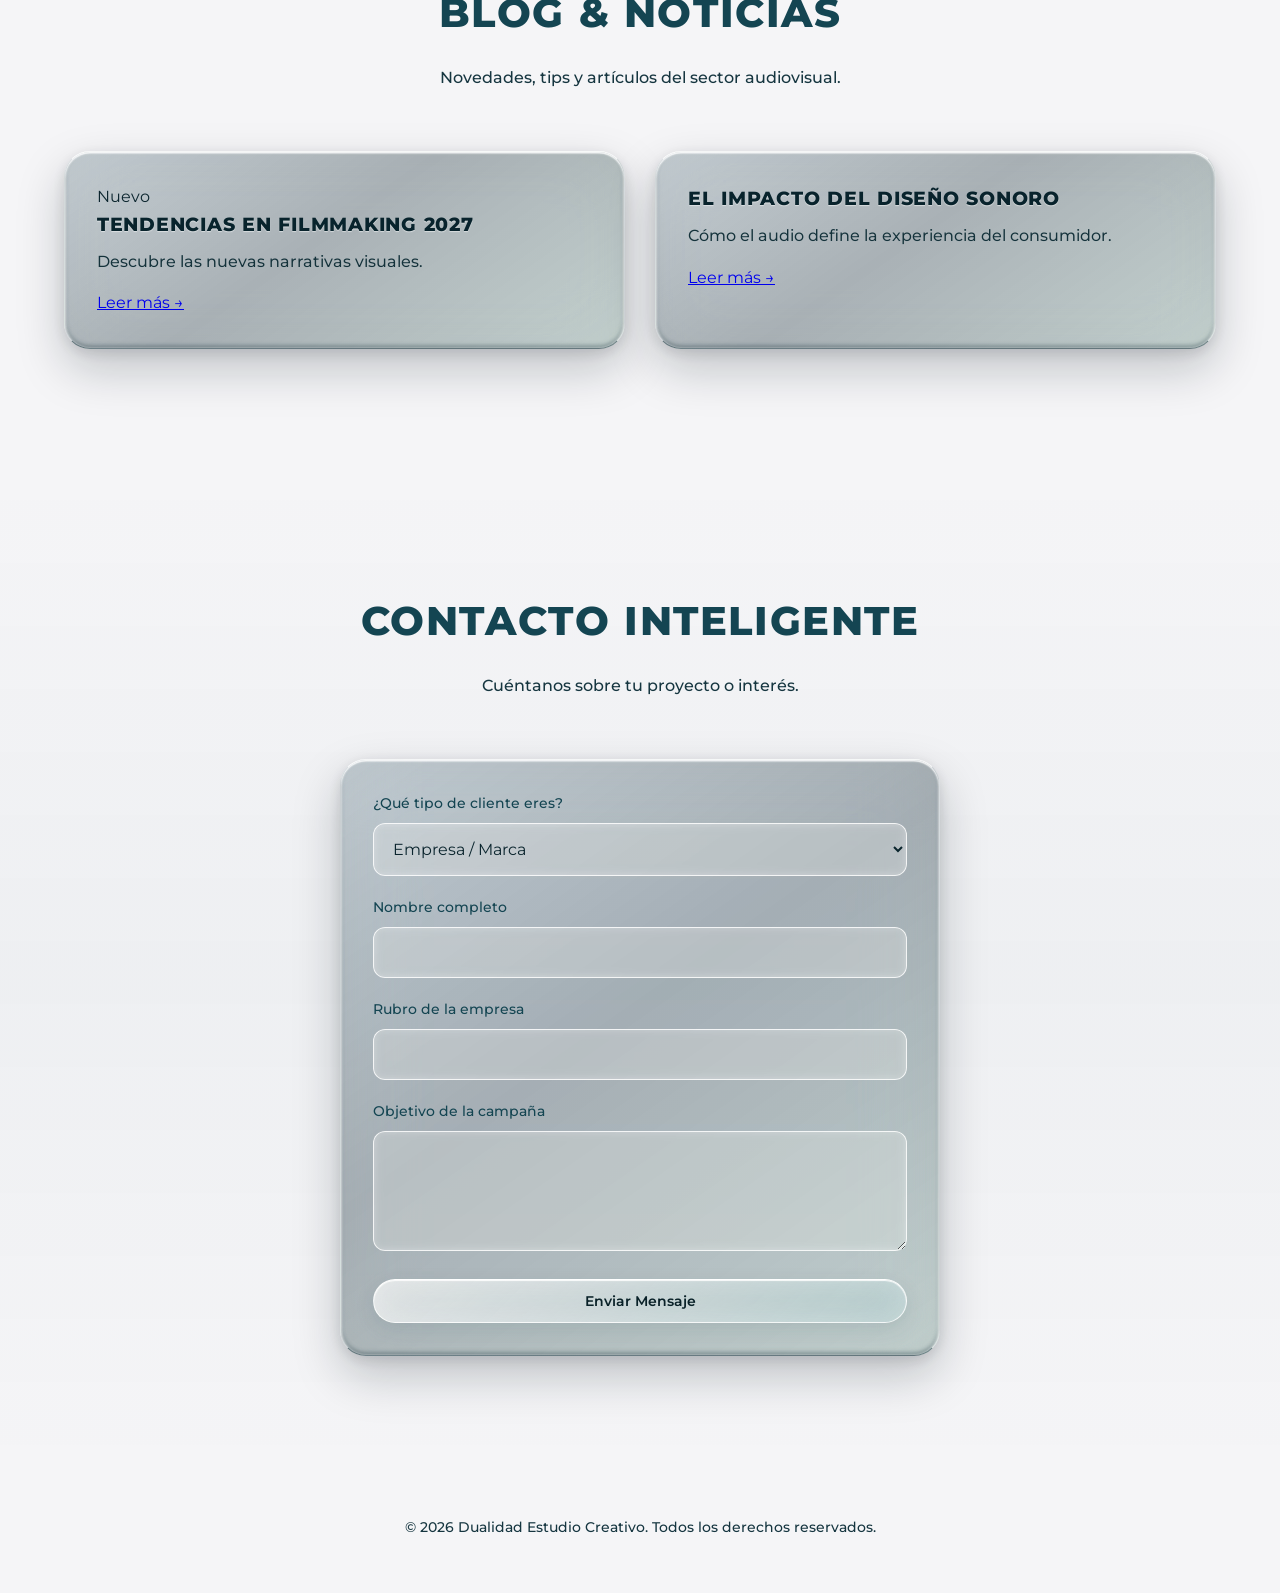
==== commit f557bd6c: "feat(video-backgrounds): fondos estáticos por sección (Inicio, B2B, B2C) con crossfade y congelado f" ====
--- a/index.html
+++ b/index.html
@@ -4,8 +4,8 @@
     <meta charset="UTF-8">
     <meta name="viewport" content="width=device-width, initial-scale=1.0">
     <title>Dualidad Estudio Creativo</title>
-    <link href="https://fonts.googleapis.com/css2?family=Montserrat:wght@400;500;600;700;800;900&display=swap" rel="stylesheet">
-    <link rel="stylesheet" href="style.css?v=10">
+    <link href="https://fonts.googleapis.com/css2?family=Montserrat:wght@400;500;600;700;800&display=swap" rel="stylesheet">
+    <link rel="stylesheet" href="style.css?v=14">
 </head>
 <body>
     <!-- Background Image Canvas & Orbs -->
@@ -13,6 +13,28 @@
     <div class="bg-orb orb-1"></div>
     <div class="bg-orb orb-2"></div>
     <div class="bg-orb orb-3"></div>
+
+    <!-- Global Static Viewport Video Backgrounds (Crossfades per active section) -->
+    <div class="section-bg-backdrop active" id="hero-video-backdrop">
+        <video id="hero-bg-video" autoplay muted playsinline preload="auto" poster="assets/background.jpg">
+            <source src="assets/hero-video.mp4?v=3" type="video/mp4">
+        </video>
+        <div class="video-overlay"></div>
+    </div>
+
+    <div class="section-bg-backdrop hidden-bg" id="b2b-video-backdrop">
+        <video id="b2b-bg-video" muted playsinline preload="auto" poster="assets/background.jpg">
+            <source src="assets/b2b-video.mp4?v=1" type="video/mp4">
+        </video>
+        <div class="video-overlay"></div>
+    </div>
+
+    <div class="section-bg-backdrop hidden-bg" id="b2c-video-backdrop">
+        <video id="b2c-bg-video" muted playsinline preload="auto" poster="assets/background.jpg">
+            <source src="assets/b2c-video.mp4?v=1" type="video/mp4">
+        </video>
+        <div class="video-overlay"></div>
+    </div>
 
     <!-- Navigation -->
     <nav class="glass-nav">
@@ -294,6 +316,6 @@
         </div>
     </div>
 
-    <script src="main.js?v=10"></script>
+    <script src="main.js?v=17"></script>
 </body>
 </html>
--- a/style.css
+++ b/style.css
@@ -6,27 +6,25 @@
     --color-gold: #bfa075;
     --color-green: #297a4e;
     
-    /* Apple Liquid Lens Glass Tint - High-Contrast Frosted Pearl Base (AAA Readability) */
-    --liquid-glass-bg: linear-gradient(145deg, rgba(255, 255, 255, 0.92) 0%, rgba(240, 248, 250, 0.88) 50%, rgba(232, 246, 242, 0.90) 100%);
-    --liquid-glass-border-top: rgba(255, 255, 255, 1);
-    --liquid-glass-border-sides: rgba(255, 255, 255, 0.75);
-    --liquid-glass-border-bottom: rgba(16, 52, 64, 0.18);
+    /* Apple Liquid Lens Glass Tint with logo tones (teal, blue, green) */
+    --liquid-glass-bg: linear-gradient(145deg, rgba(16, 52, 64, 0.24) 0%, rgba(9, 32, 40, 0.34) 45%, rgba(25, 78, 60, 0.25) 100%);
+    --liquid-glass-border-top: rgba(255, 255, 255, 0.88);
+    --liquid-glass-border-sides: rgba(255, 255, 255, 0.42);
+    --liquid-glass-border-bottom: rgba(14, 46, 56, 0.45);
     
     --liquid-glass-shadow: 
-        0 22px 50px rgba(8, 25, 32, 0.12),
-        0 6px 16px rgba(8, 25, 32, 0.06),
-        inset 0 2px 2px rgba(255, 255, 255, 1),
-        inset 0 -2px 3px rgba(20, 65, 80, 0.08);
+        0 20px 48px rgba(8, 25, 32, 0.22),
+        0 4px 14px rgba(8, 25, 32, 0.12),
+        inset 0 1.5px 1.5px rgba(255, 255, 255, 0.9),
+        inset 1.5px 0 2px rgba(255, 255, 255, 0.38),
+        inset -1.5px 0 2px rgba(255, 255, 255, 0.38),
+        inset 0 -2.5px 4px rgba(12, 40, 50, 0.38);
         
-    --glass-bg: rgba(255, 255, 255, 0.85);
-    --glass-border: rgba(255, 255, 255, 0.8);
-    --glass-shadow: 0 8px 32px rgba(31, 38, 135, 0.09);
+    --glass-bg: rgba(255, 255, 255, 0.7);
+    --glass-border: rgba(255, 255, 255, 0.5);
+    --glass-shadow: 0 8px 32px rgba(31, 38, 135, 0.07);
     
     --transition-smooth: all 0.4s cubic-bezier(0.25, 0.8, 0.25, 1);
-}
-
-html {
-    font-size: 18px;
 }
 
 * {
@@ -58,6 +56,7 @@
     background-repeat: no-repeat;
     z-index: -3;
     opacity: 0.88;
+    transition: filter 0.8s ease, opacity 0.8s ease;
 }
 
 .bg-canvas::after {
@@ -90,22 +89,20 @@
     100% { transform: translate(5%, 10%) scale(1.1); }
 }
 
-/* Typography - Montserrat Reforzada */
+/* Typography */
 h1, h2, h3 { 
     font-family: 'Montserrat', -apple-system, BlinkMacSystemFont, sans-serif;
-    font-weight: 900;
+    font-weight: 800;
     text-transform: uppercase;
-    letter-spacing: -0.01em;
-    color: #021a24; 
-    margin-bottom: 0.6em; 
+    letter-spacing: 0.04em;
+    color: var(--color-teal); 
+    margin-bottom: 0.5em; 
 }
 p { 
     font-family: 'Montserrat', -apple-system, BlinkMacSystemFont, sans-serif;
-    color: #05202a; 
-    font-size: 1.15rem;
-    line-height: 1.75;
-    margin-bottom: 1.2em; 
-    font-weight: 600; 
+    color: #163640; 
+    margin-bottom: 1em; 
+    font-weight: 500; 
 }
 
 /* Glassmorphism Utilities */
@@ -179,10 +176,10 @@
     position: relative;
     z-index: 2;
     text-decoration: none;
-    color: #031a22;
-    font-size: 1.05rem;
-    font-weight: 700;
-    padding: 8px 16px;
+    color: var(--color-text);
+    font-size: 0.88rem;
+    font-weight: 500;
+    padding: 7px 14px;
     border-radius: 20px;
     transition: color 0.25s ease;
     white-space: nowrap;
@@ -194,26 +191,24 @@
 
 .nav-links a.nav-link.active {
     color: var(--color-teal);
-    font-weight: 800;
+    font-weight: 600;
 }
 
 .nav-controls { display: flex; gap: 15px; align-items: center; }
 
 .glass-btn, .btn-primary {
-    background: linear-gradient(135deg, rgba(255, 255, 255, 0.95) 0%, rgba(225, 245, 248, 0.8) 100%);
-    border: 1.5px solid rgba(255, 255, 255, 1);
-    border-top: 2px solid rgba(255, 255, 255, 1);
-    padding: 13px 26px; border-radius: 30px;
-    cursor: pointer; 
-    font-weight: 800;
-    letter-spacing: 0.01em;
+    background: linear-gradient(135deg, rgba(255, 255, 255, 0.75) 0%, rgba(220, 242, 246, 0.45) 100%);
+    border: 1px solid rgba(255, 255, 255, 0.8);
+    border-top: 1.5px solid rgba(255, 255, 255, 1);
+    padding: 12px 24px; border-radius: 30px;
+    cursor: pointer; font-weight: 600;
     transition: var(--transition-smooth);
-    color: #021a24;
+    color: var(--color-teal-dark);
     backdrop-filter: blur(16px);
     -webkit-backdrop-filter: blur(16px);
     text-decoration: none;
-    font-size: 1.05rem;
-    box-shadow: 0 6px 20px rgba(15, 45, 55, 0.12), inset 0 1px 1px rgba(255, 255, 255, 1);
+    font-size: 0.9rem;
+    box-shadow: 0 6px 20px rgba(15, 45, 55, 0.1), inset 0 1px 1px rgba(255, 255, 255, 0.9);
 }
 .glass-btn:hover, .btn-primary:hover {
     background: var(--color-teal); color: white;
@@ -221,17 +216,17 @@
     box-shadow: 0 10px 25px rgba(20, 60, 75, 0.35);
 }
 
-.btn-icon { background: none; border: none; cursor: pointer; font-weight: 700; color: #031a22; }
+.btn-icon { background: none; border: none; cursor: pointer; font-weight: 600; color: var(--color-text); }
 
 .glass-card {
     background: var(--liquid-glass-bg);
     backdrop-filter: blur(34px) saturate(220%) contrast(106%);
     -webkit-backdrop-filter: blur(34px) saturate(220%) contrast(106%);
     border: 1px solid var(--liquid-glass-border-sides);
-    border-top: 2px solid var(--liquid-glass-border-top);
+    border-top: 1.5px solid var(--liquid-glass-border-top);
     border-bottom: 1.5px solid var(--liquid-glass-border-bottom);
     border-radius: 26px;
-    padding: 34px;
+    padding: 32px;
     box-shadow: var(--liquid-glass-shadow);
     transition: var(--transition-smooth);
     position: relative; 
@@ -241,25 +236,20 @@
 .glass-card:hover {
     transform: translateY(-4px) scale(1.01);
     box-shadow: 
-        0 28px 60px rgba(8, 25, 32, 0.18),
-        0 8px 18px rgba(8, 25, 32, 0.1),
+        0 28px 60px rgba(8, 25, 32, 0.28),
+        0 8px 18px rgba(8, 25, 32, 0.15),
         inset 0 2px 2px rgba(255, 255, 255, 1),
-        inset 0 -3px 4px rgba(25, 78, 60, 0.18);
+        inset 0 -3px 4px rgba(25, 78, 60, 0.42);
 }
 
 .glass-card h3 {
-    color: #021a24;
-    font-size: 1.55rem;
-    font-weight: 900;
-    letter-spacing: -0.01em;
-    margin-bottom: 0.8em;
+    color: #08232c;
+    text-shadow: 0 1px 1px rgba(255, 255, 255, 0.5);
 }
 
 .glass-card p {
-    color: #05202a;
-    font-size: 1.15rem;
-    font-weight: 600;
-    line-height: 1.75;
+    color: #14323b;
+    font-weight: 460;
 }
 
 /* Tilt Physics (applied via JS) */
@@ -300,49 +290,129 @@
 .alternate-bg {
     background: linear-gradient(to bottom, rgba(255,255,255,0), rgba(26,75,92,0.03), rgba(255,255,255,0));
 }
-.section-header { text-align: center; margin-bottom: 60px; max-width: 750px; margin-left: auto; margin-right: auto; }
-.section-header h2 { 
-    font-size: 3.2rem; 
-    font-weight: 900;
-    letter-spacing: -0.01em;
-    color: #021a24;
-    text-shadow: 0 2px 16px rgba(255, 255, 255, 0.95), 0 1px 2px rgba(255, 255, 255, 0.9);
-}
-.section-header p {
-    font-size: 1.35rem;
-    font-weight: 650;
-    color: #031a24;
-    text-shadow: 0 1px 10px rgba(255, 255, 255, 0.95);
-}
+.section-header { text-align: center; margin-bottom: 60px; max-width: 600px; margin-left: auto; margin-right: auto; }
+.section-header h2 { font-size: 2.5rem; }
 
 /* Hero */
 .hero-section {
+    position: relative;
+    overflow: hidden;
     min-height: 100vh;
     display: flex; flex-direction: column; justify-content: center; align-items: center;
     text-align: center; padding-top: 100px;
 }
+/* Global Fixed Background System (Remains static on viewport, crossfades by section) */
+
+/* Static Viewport Background Video Containers (Hero, B2B, etc.) */
+.section-bg-backdrop,
+.hero-video-backdrop {
+    position: fixed;
+    top: 0;
+    left: 0;
+    width: 100vw;
+    height: 100vh;
+    overflow: hidden;
+    z-index: -2;
+    pointer-events: none;
+    transform: translateZ(0);
+    will-change: opacity;
+    opacity: 1;
+    visibility: visible;
+    transition: opacity 0.75s cubic-bezier(0.25, 0.8, 0.25, 1), visibility 0.75s ease;
+}
+
+.section-bg-backdrop.hidden-bg,
+.hero-video-backdrop.hidden-bg {
+    opacity: 0;
+    visibility: hidden;
+}
+
+#hero-bg-video,
+#b2b-bg-video,
+#b2c-bg-video {
+    width: 100%;
+    height: 100%;
+    object-fit: cover;
+    object-position: center;
+    opacity: 0.9;
+    transform: scale(1.02) translateZ(0);
+    backface-visibility: hidden;
+    -webkit-backface-visibility: hidden;
+    filter: saturate(118%) contrast(105%);
+}
+
+.video-overlay,
+.hero-video-overlay {
+    position: absolute;
+    top: 0;
+    left: 0;
+    width: 100%;
+    height: 100%;
+    background: radial-gradient(circle at 50% 30%, rgba(255, 255, 255, 0.15) 0%, rgba(245, 245, 247, 0.58) 55%, rgba(245, 245, 247, 0.9) 100%);
+    pointer-events: none;
+}
+
+/* Dynamic Section Mood Layers (Static on screen, seamlessly crossfades per section) */
+.section-bg-layer {
+    position: fixed;
+    top: 0;
+    left: 0;
+    width: 100vw;
+    height: 100vh;
+    z-index: -2;
+    pointer-events: none;
+    opacity: 0;
+    visibility: hidden;
+    transition: opacity 0.8s cubic-bezier(0.25, 0.8, 0.25, 1), visibility 0.8s ease;
+}
+
+.section-bg-layer.active-layer {
+    opacity: 1;
+    visibility: visible;
+}
+
+/* Custom ambient tints for each section */
+body[data-active-section="b2b"] .bg-canvas {
+    filter: saturate(110%) hue-rotate(-8deg);
+}
+
+body[data-active-section="b2c"] .bg-canvas {
+    filter: saturate(115%) hue-rotate(12deg);
+}
+
+body[data-active-section="academia"] .bg-canvas {
+    filter: saturate(105%) brightness(1.02);
+}
+
+body[data-active-section="portfolio"] .bg-canvas {
+    filter: saturate(120%) contrast(105%);
+}
+
+body[data-active-section="contacto"] .bg-canvas {
+    filter: saturate(100%) brightness(0.98);
+}
+
+.hero-content {
+    position: relative;
+    z-index: 2;
+}
 .hero-content h1 { 
     font-family: 'Montserrat', -apple-system, BlinkMacSystemFont, sans-serif;
-    font-size: 5.2rem; 
-    font-weight: 900;
+    font-size: 4.5rem; 
+    font-weight: 800;
     text-transform: uppercase;
-    line-height: 1.12; 
-    letter-spacing: -0.02em;
-    margin-bottom: 24px; 
-    background: linear-gradient(135deg, #021a24 0%, #0d414e 55%, #886735 100%); 
+    line-height: 1.1; 
+    margin-bottom: 20px; 
+    background: linear-gradient(135deg, var(--color-teal), var(--color-gold)); 
     -webkit-background-clip: text; 
     -webkit-text-fill-color: transparent; 
-    filter: drop-shadow(0 2px 14px rgba(255, 255, 255, 0.95));
 }
 .hero-content p { 
     font-family: 'Montserrat', sans-serif;
-    font-size: 1.45rem; 
-    font-weight: 700;
-    line-height: 1.6;
-    max-width: 750px; 
+    font-size: 1.2rem; 
+    font-weight: 500;
+    max-width: 600px; 
     margin: 0 auto 40px auto; 
-    color: #031c25;
-    text-shadow: 0 2px 14px rgba(255, 255, 255, 1);
 }
 
 .video-reel-container {
@@ -353,28 +423,28 @@
     width: 100%; height: 100%; border-radius: 20px;
     background: linear-gradient(45deg, #eee, #ddd);
     display: flex; justify-content: center; align-items: center;
-    color: #222; font-weight: 800; font-size: 1.25rem; letter-spacing: 2px;
+    color: #888; font-weight: 500; letter-spacing: 2px;
 }
 
 .router-buttons { display: flex; gap: 20px; justify-content: center; flex-wrap: wrap; }
-.router-btn { display: flex; align-items: center; gap: 10px; padding: 18px 34px; font-size: 1.15rem; font-weight: 800; }
+.router-btn { display: flex; align-items: center; gap: 10px; padding: 15px 30px; font-size: 1rem; }
 
 /* Grids */
-.grid-cards { display: grid; grid-template-columns: repeat(auto-fit, minmax(300px, 1fr)); gap: 32px; }
+.grid-cards { display: grid; grid-template-columns: repeat(auto-fit, minmax(280px, 1fr)); gap: 30px; }
 
 /* Academy Layout */
 .academy-layout { display: grid; grid-template-columns: 1fr 1.2fr; gap: 40px; }
 .academy-text { display: flex; flex-direction: column; gap: 20px; }
-.academy-text ul { padding-left: 24px; color: #05202a; font-size: 1.15rem; font-weight: 600; line-height: 1.85; }
-.academy-text li { margin-bottom: 10px; }
-.iframe-container { width: 100%; height: 420px; border-radius: 16px; overflow: hidden; margin-top: 20px; border: 1px solid var(--glass-border); }
+.academy-text ul { padding-left: 20px; color: #555; }
+.academy-text li { margin-bottom: 8px; }
+.iframe-container { width: 100%; height: 400px; border-radius: 16px; overflow: hidden; margin-top: 20px; border: 1px solid var(--glass-border); }
 .iframe-container iframe { width: 100%; height: 100%; border: none; }
 
 /* Portfolio */
 .portfolio-filters { display: flex; justify-content: center; gap: 15px; margin-bottom: 40px; flex-wrap: wrap;}
 .filter-btn {
-    background: none; border: none; padding: 10px 24px; border-radius: 24px;
-    cursor: pointer; font-weight: 700; font-size: 1.1rem; color: #031a24; transition: var(--transition-smooth);
+    background: none; border: none; padding: 8px 20px; border-radius: 20px;
+    cursor: pointer; font-weight: 500; color: #777; transition: var(--transition-smooth);
 }
 .filter-btn.active, .filter-btn:hover { background: var(--color-teal); color: white; }
 
@@ -385,7 +455,7 @@
 .bg-gold { background: linear-gradient(45deg, var(--color-gold), #dfc9a9); }
 .bg-green { background: linear-gradient(45deg, var(--color-green), #5cb27e); }
 .bg-dark { background: linear-gradient(45deg, #333, #555); }
-.portfolio-item h3 { font-size: 1.4rem; font-weight: 900; text-align: center; margin:0; color: #021a24; }
+.portfolio-item h3 { font-size: 1.1rem; text-align: center; margin:0; }
 
 .hide-item { display: none; }
 .flip-in { animation: flipIn 0.6s cubic-bezier(0.25, 0.8, 0.25, 1); }
@@ -395,14 +465,14 @@
 }
 
 /* Contact Form */
-.contact-container { max-width: 650px; margin: 0 auto; }
-.form-group { margin-bottom: 22px; }
-.form-group label { display: block; margin-bottom: 10px; font-weight: 800; color: #021a24; font-size: 1.15rem; }
+.contact-container { max-width: 600px; margin: 0 auto; }
+.form-group { margin-bottom: 20px; }
+.form-group label { display: block; margin-bottom: 8px; font-weight: 500; color: var(--color-teal); font-size: 0.9rem;}
 .glass-input {
-    width: 100%; padding: 16px 18px; border-radius: 14px;
-    background: rgba(255,255,255,0.85); border: 1.5px solid rgba(255,255,255,1);
-    backdrop-filter: blur(8px); outline: none; transition: all 0.3s;
-    font-family: inherit; font-size: 1.12rem; font-weight: 600; color: #021a24;
+    width: 100%; padding: 15px; border-radius: 12px;
+    background: rgba(255,255,255,0.5); border: 1px solid rgba(255,255,255,0.8);
+    backdrop-filter: blur(5px); outline: none; transition: all 0.3s;
+    font-family: inherit; font-size: 1rem; color: var(--color-text);
 }
 .glass-input:focus { border-color: var(--color-gold); box-shadow: 0 0 0 3px rgba(197, 168, 128, 0.2); }
 textarea.glass-input { min-height: 120px; resize: vertical; }
@@ -414,7 +484,7 @@
 /* Admin Modal */
 .modal-overlay {
     position: fixed; top: 0; left: 0; width: 100vw; height: 100vh;
-    background: rgba(0,0,0,0.5); backdrop-filter: blur(12px);
+    background: rgba(0,0,0,0.4); backdrop-filter: blur(10px);
     display: flex; justify-content: center; align-items: center;
     z-index: 2000; opacity: 0; pointer-events: none; transition: opacity 0.3s;
 }
@@ -423,7 +493,7 @@
 .modal-overlay.active .modal-content { transform: translateY(0); }
 .close-btn { position: absolute; top: 20px; right: 20px; background: none; border: none; font-size: 1.5rem; cursor: pointer; color: #888; }
 .admin-tabs { display: flex; gap: 10px; margin-bottom: 20px; border-bottom: 1px solid var(--glass-border); padding-bottom: 10px; }
-.tab-btn { background: none; border: none; padding: 8px 15px; font-weight: 700; cursor: pointer; color: #555; border-radius: 8px;}
+.tab-btn { background: none; border: none; padding: 8px 15px; font-weight: 500; cursor: pointer; color: #777; border-radius: 8px;}
 .tab-btn.active { background: rgba(255,255,255,0.8); color: var(--color-teal); }
 
 footer { text-align: center; padding: 40px; color: #888; font-size: 0.9rem; }
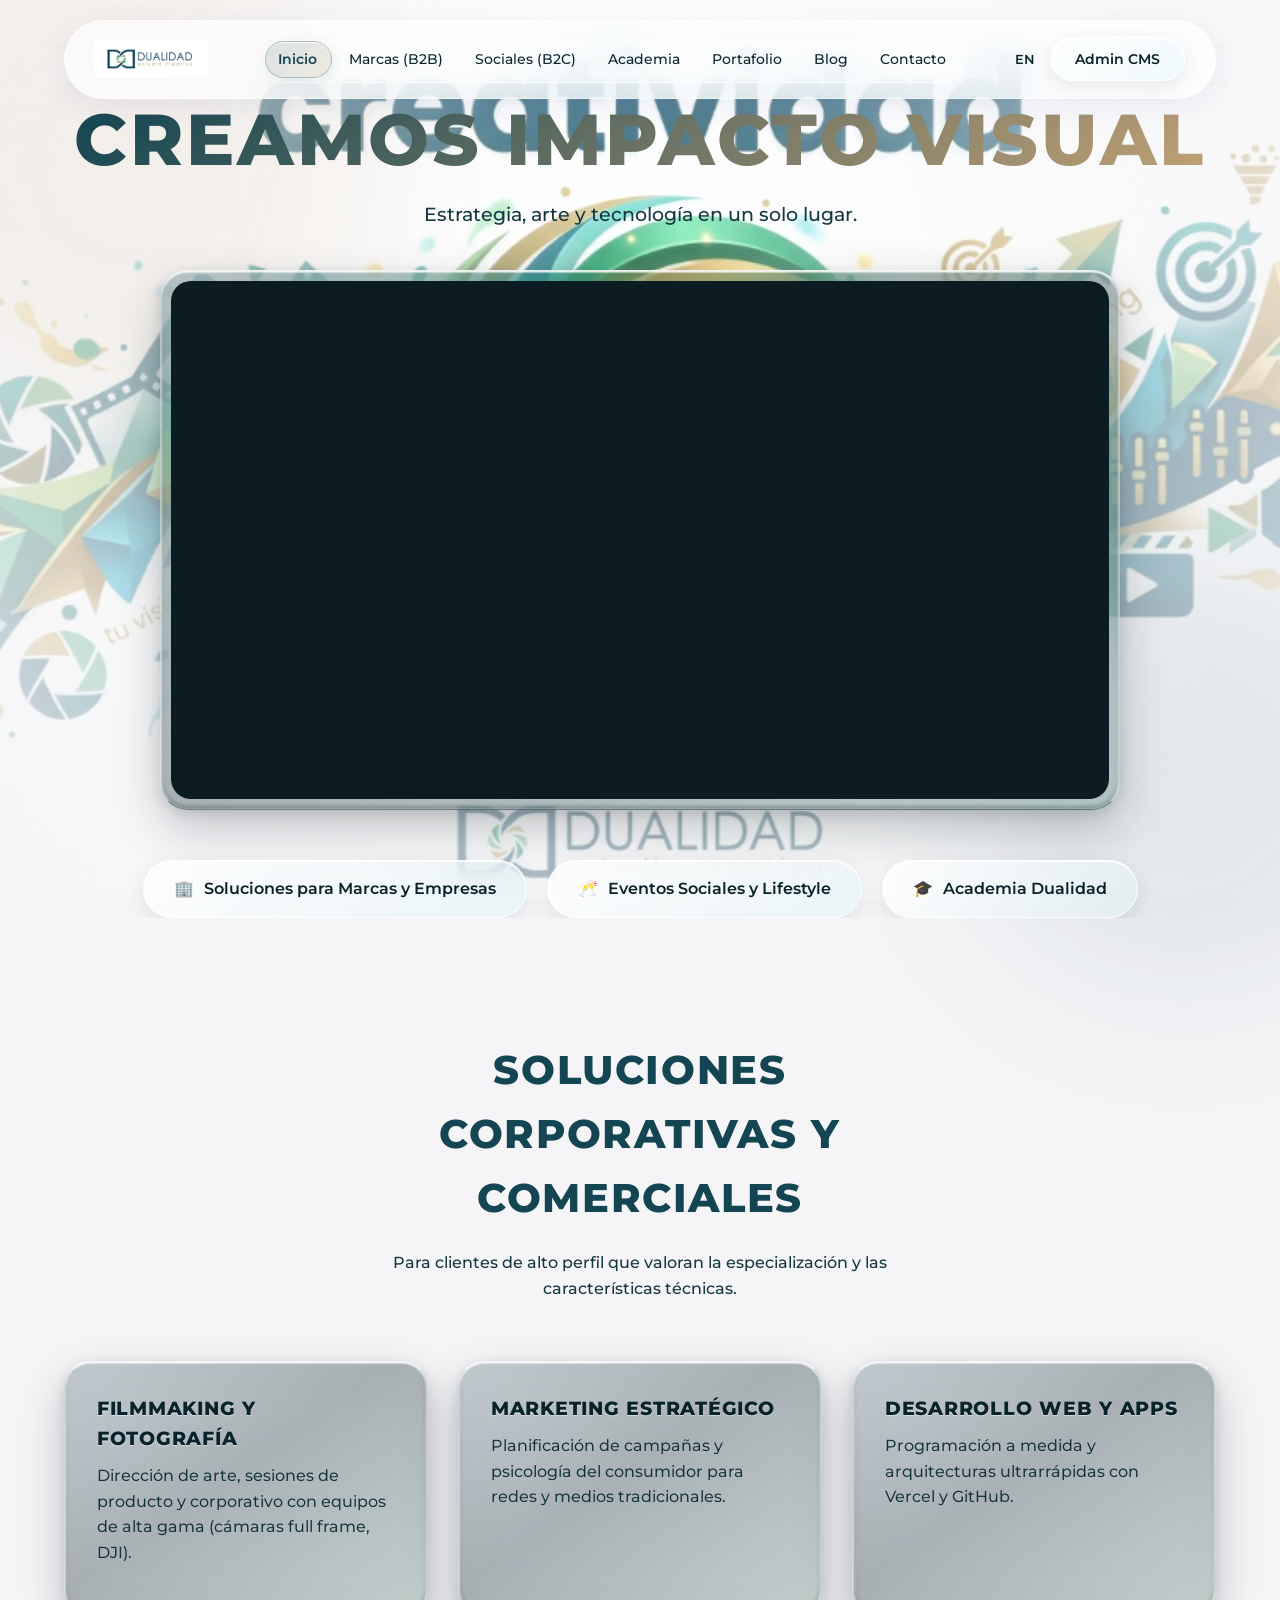
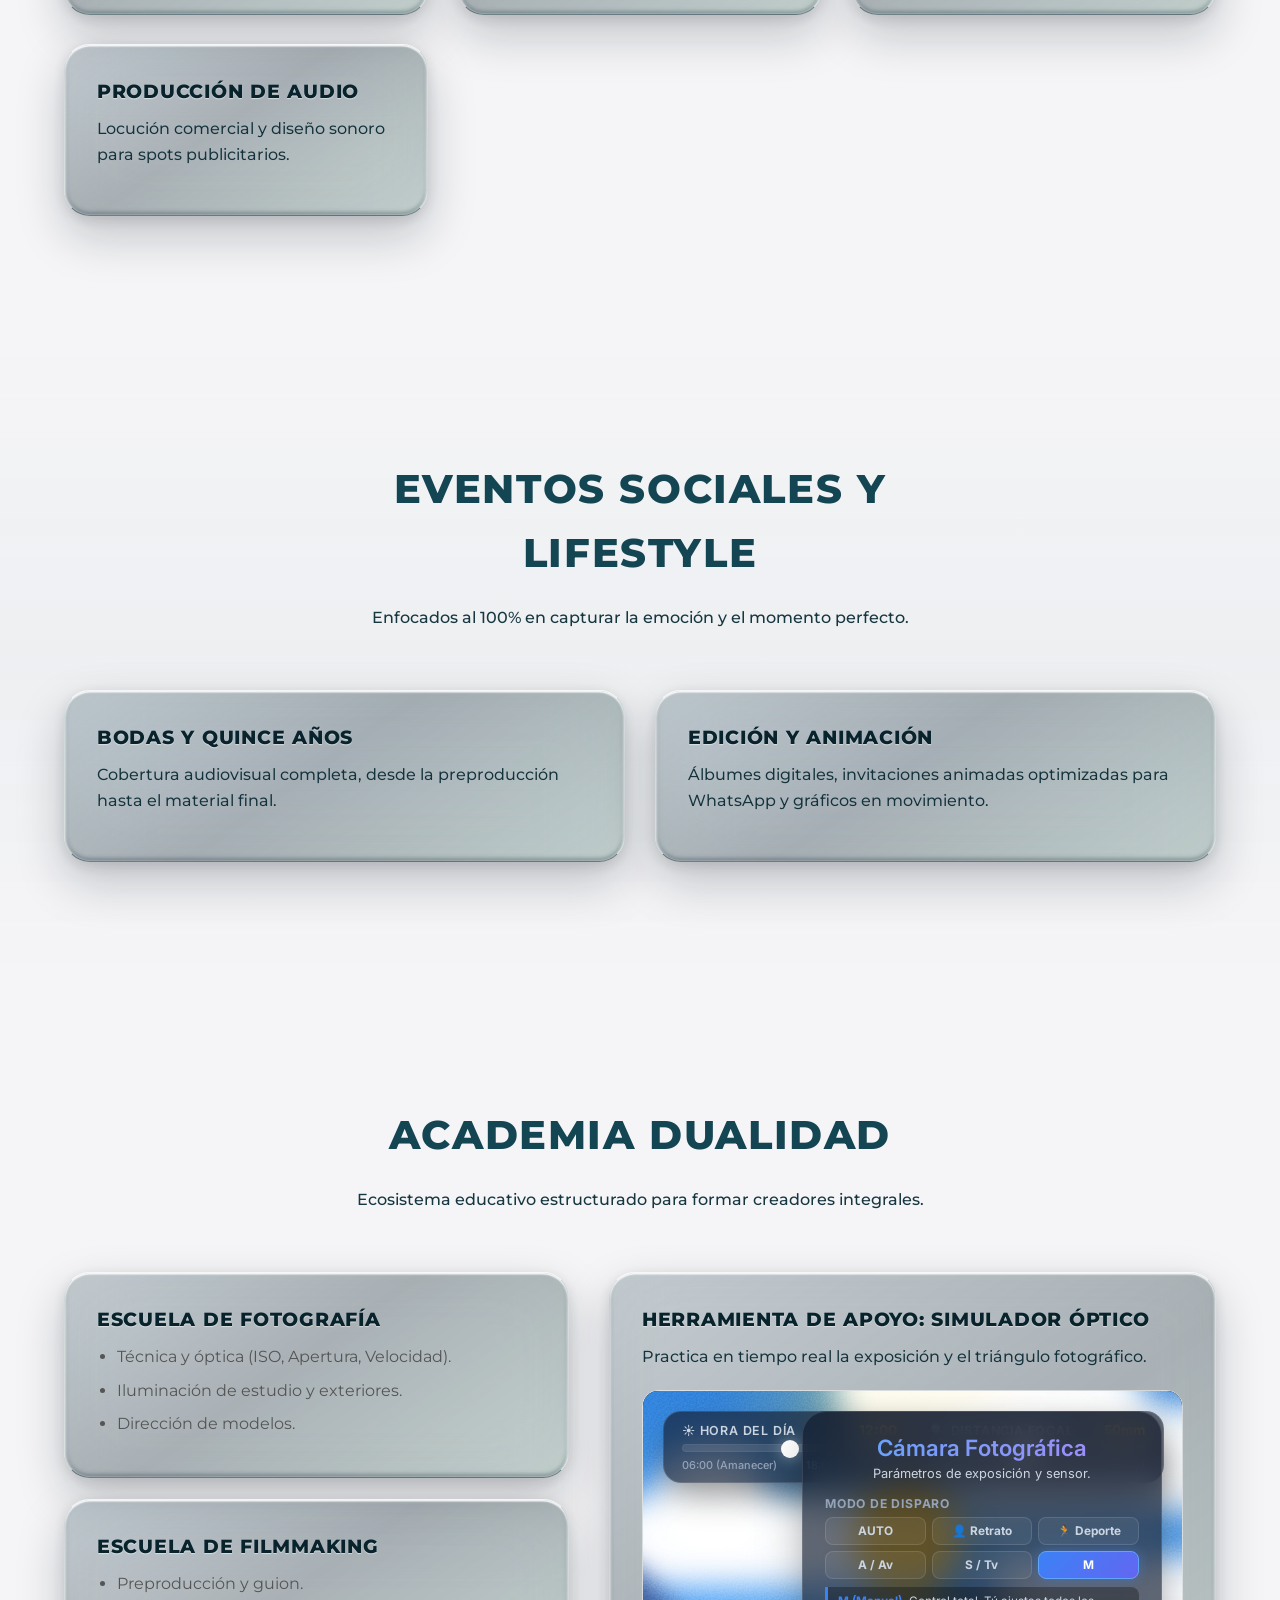
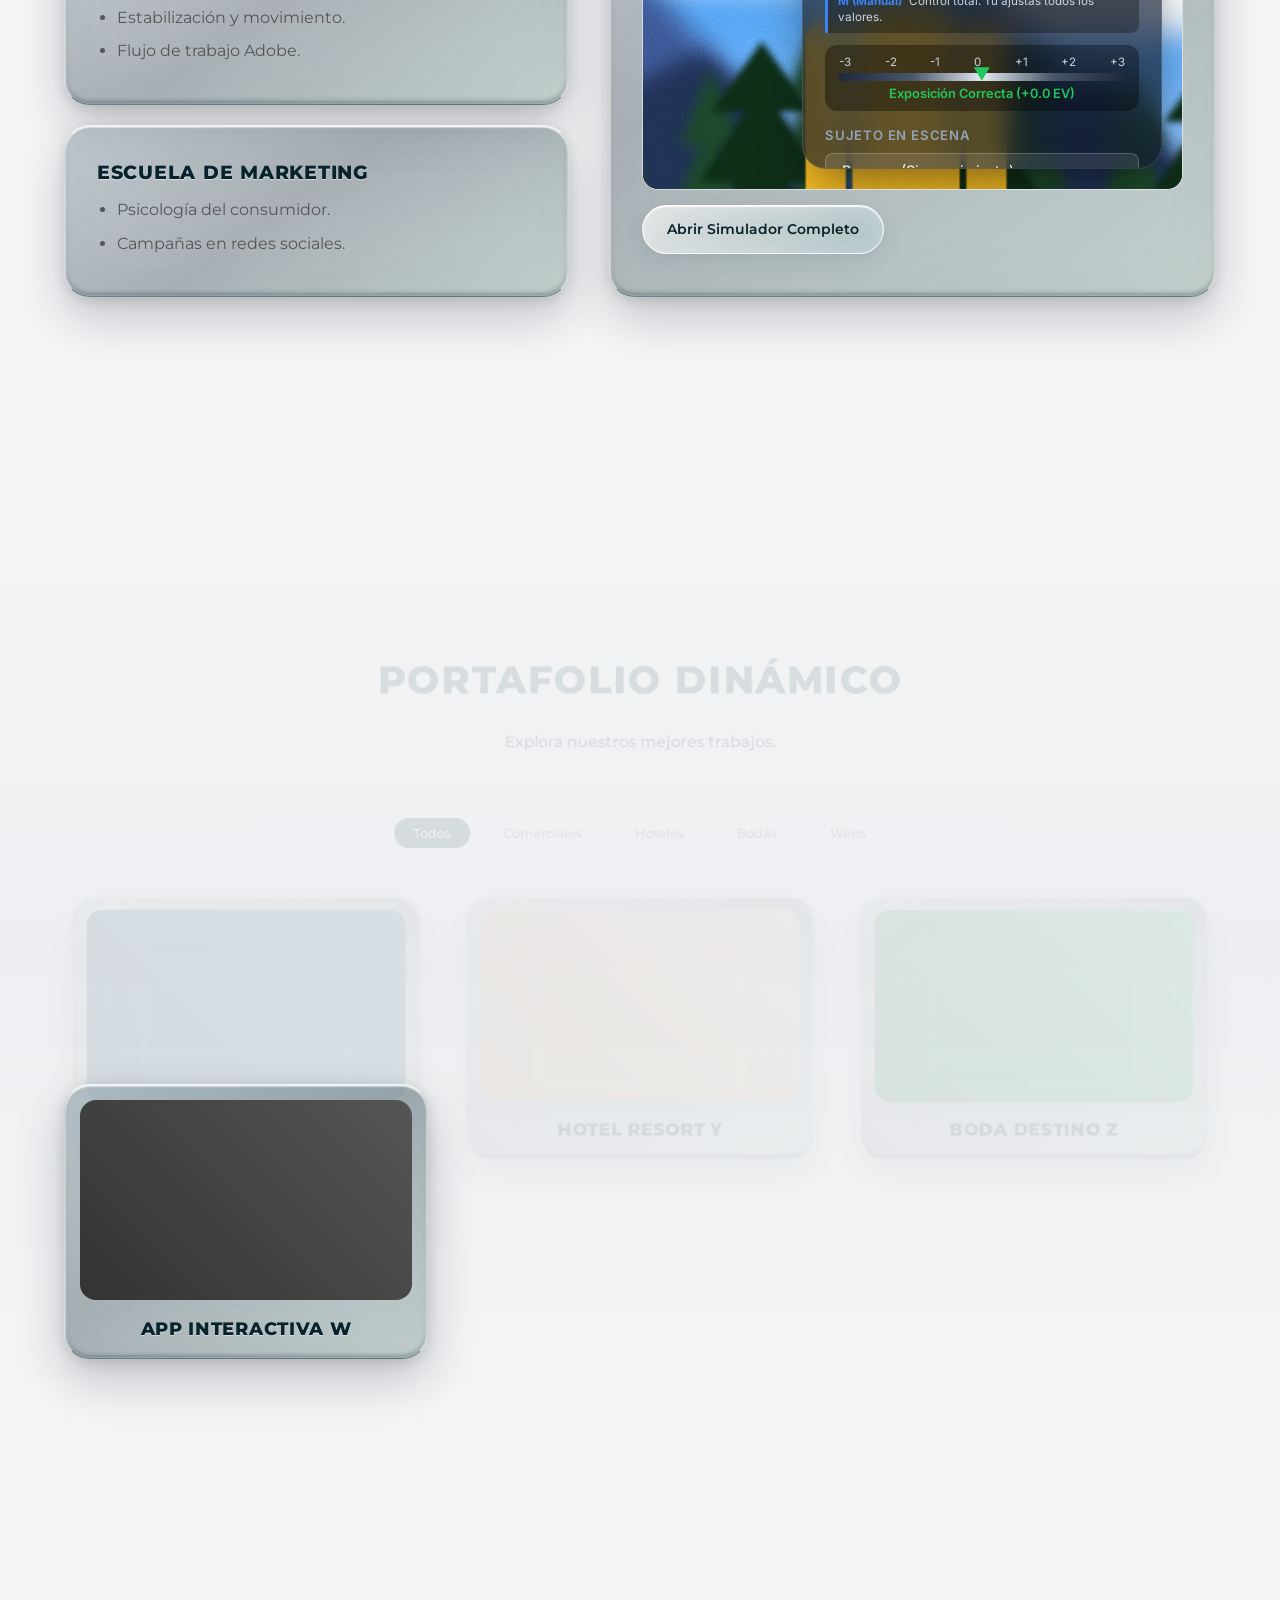
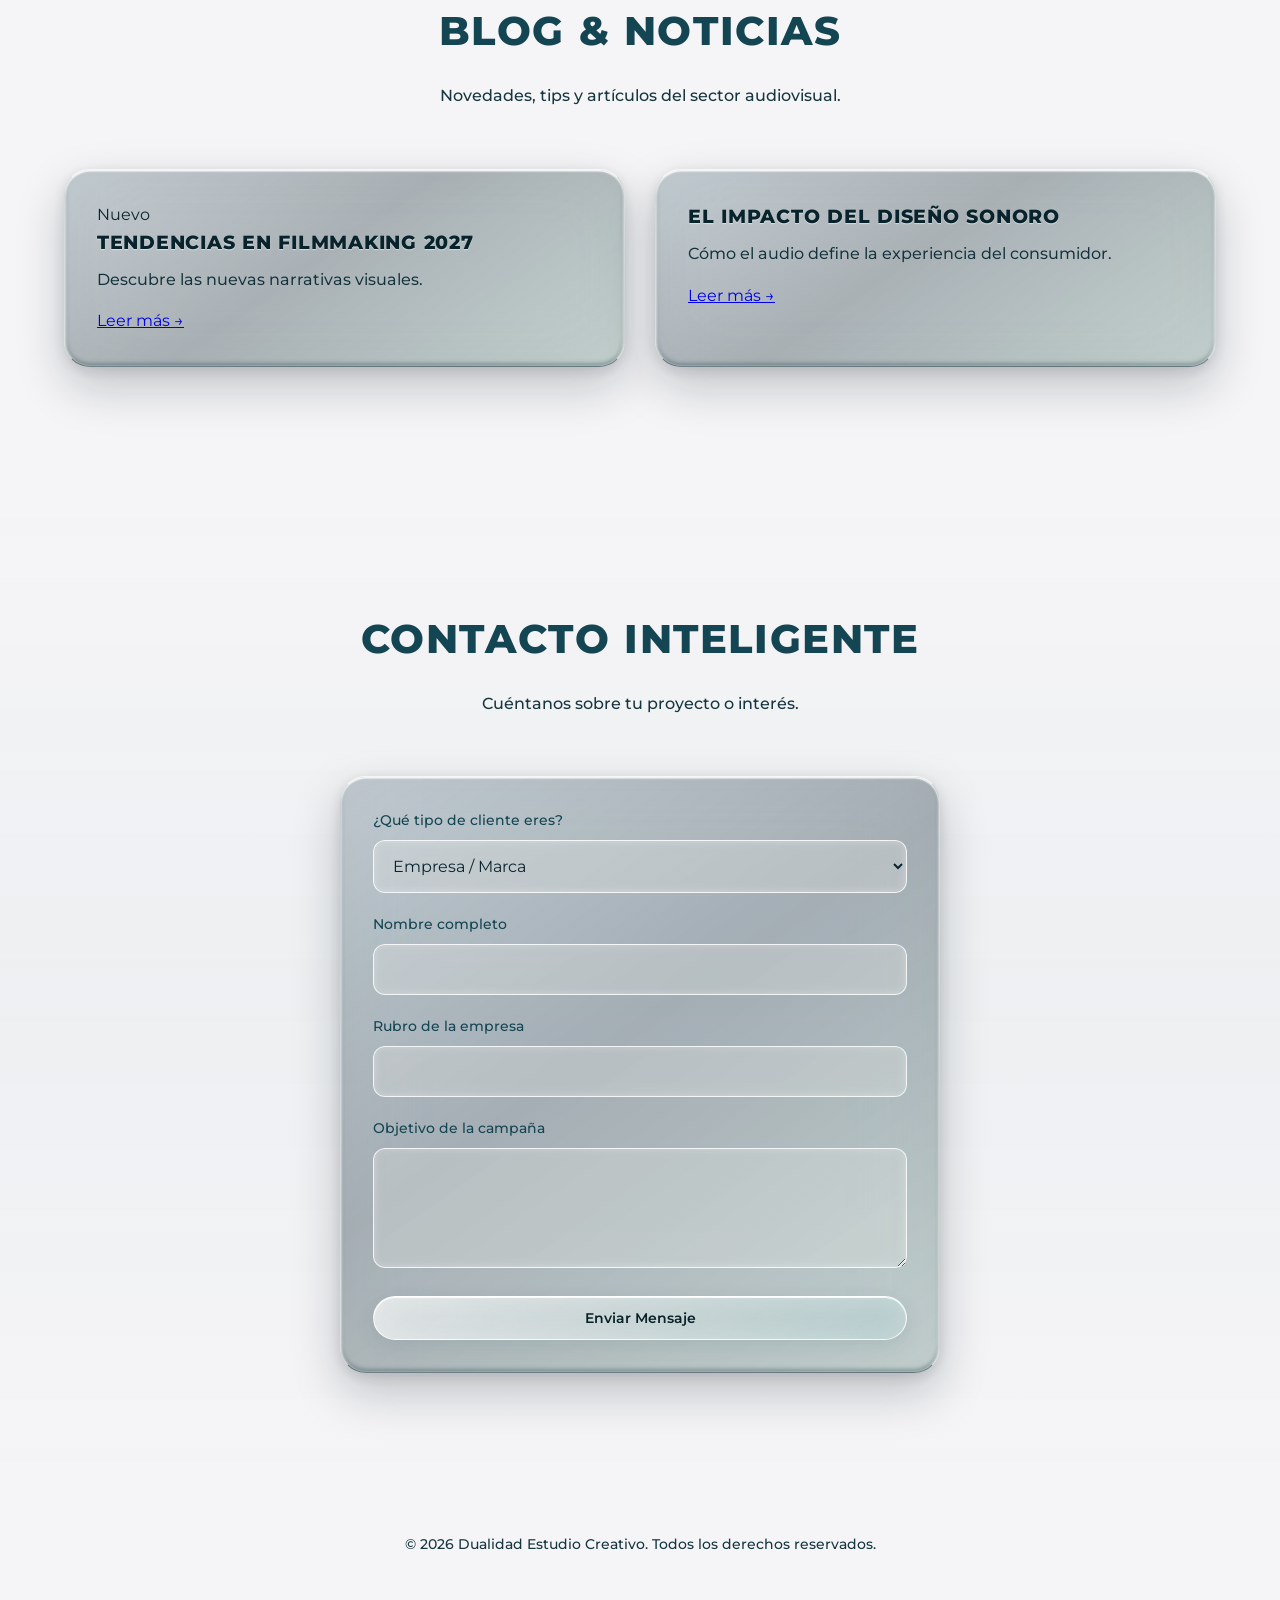
==== commit d9c29f01: "feat(hero): incrustar reproductor de YouTube de Dualidad en el Showcase Reel" ====
--- a/index.html
+++ b/index.html
@@ -5,7 +5,7 @@
     <meta name="viewport" content="width=device-width, initial-scale=1.0">
     <title>Dualidad Estudio Creativo</title>
     <link href="https://fonts.googleapis.com/css2?family=Montserrat:wght@400;500;600;700;800&display=swap" rel="stylesheet">
-    <link rel="stylesheet" href="style.css?v=14">
+    <link rel="stylesheet" href="style.css?v=15">
 </head>
 <body>
     <!-- Background Image Canvas & Orbs -->
@@ -66,9 +66,14 @@
             <p data-lang="hero_subtitle">Estrategia, arte y tecnología en un solo lugar.</p>
             
             <div class="video-reel-container glass-card">
-                <div class="video-placeholder">
-                    <span data-lang="hero_reel">Reel Dinámico (Showcase Video)</span>
-                </div>
+                <iframe 
+                    class="video-reel-iframe" 
+                    src="https://www.youtube-nocookie.com/embed/Yc77kQb75Es?start=196&rel=0&modestbranding=1&playsinline=1" 
+                    title="Dualidad - Aprende a usar tu cámara como un pro" 
+                    allow="accelerometer; autoplay; clipboard-write; encrypted-media; gyroscope; picture-in-picture; web-share" 
+                    allowfullscreen 
+                    loading="lazy">
+                </iframe>
             </div>
 
             <div class="router-buttons">
--- a/style.css
+++ b/style.css
@@ -416,9 +416,27 @@
 }
 
 .video-reel-container {
-    width: 80%; max-width: 1000px; height: 50vh; margin: 0 auto 50px auto;
-    border-radius: 30px; padding: 10px;
-}
+    width: 90%; 
+    max-width: 960px; 
+    aspect-ratio: 16 / 9;
+    max-height: 540px;
+    margin: 0 auto 50px auto;
+    border-radius: 28px; 
+    padding: 10px;
+    box-shadow: var(--liquid-glass-shadow);
+    position: relative;
+    overflow: hidden;
+}
+
+.video-reel-iframe {
+    width: 100%;
+    height: 100%;
+    border: none;
+    border-radius: 20px;
+    display: block;
+    background: #0b1c22;
+}
+
 .video-placeholder {
     width: 100%; height: 100%; border-radius: 20px;
     background: linear-gradient(45deg, #eee, #ddd);
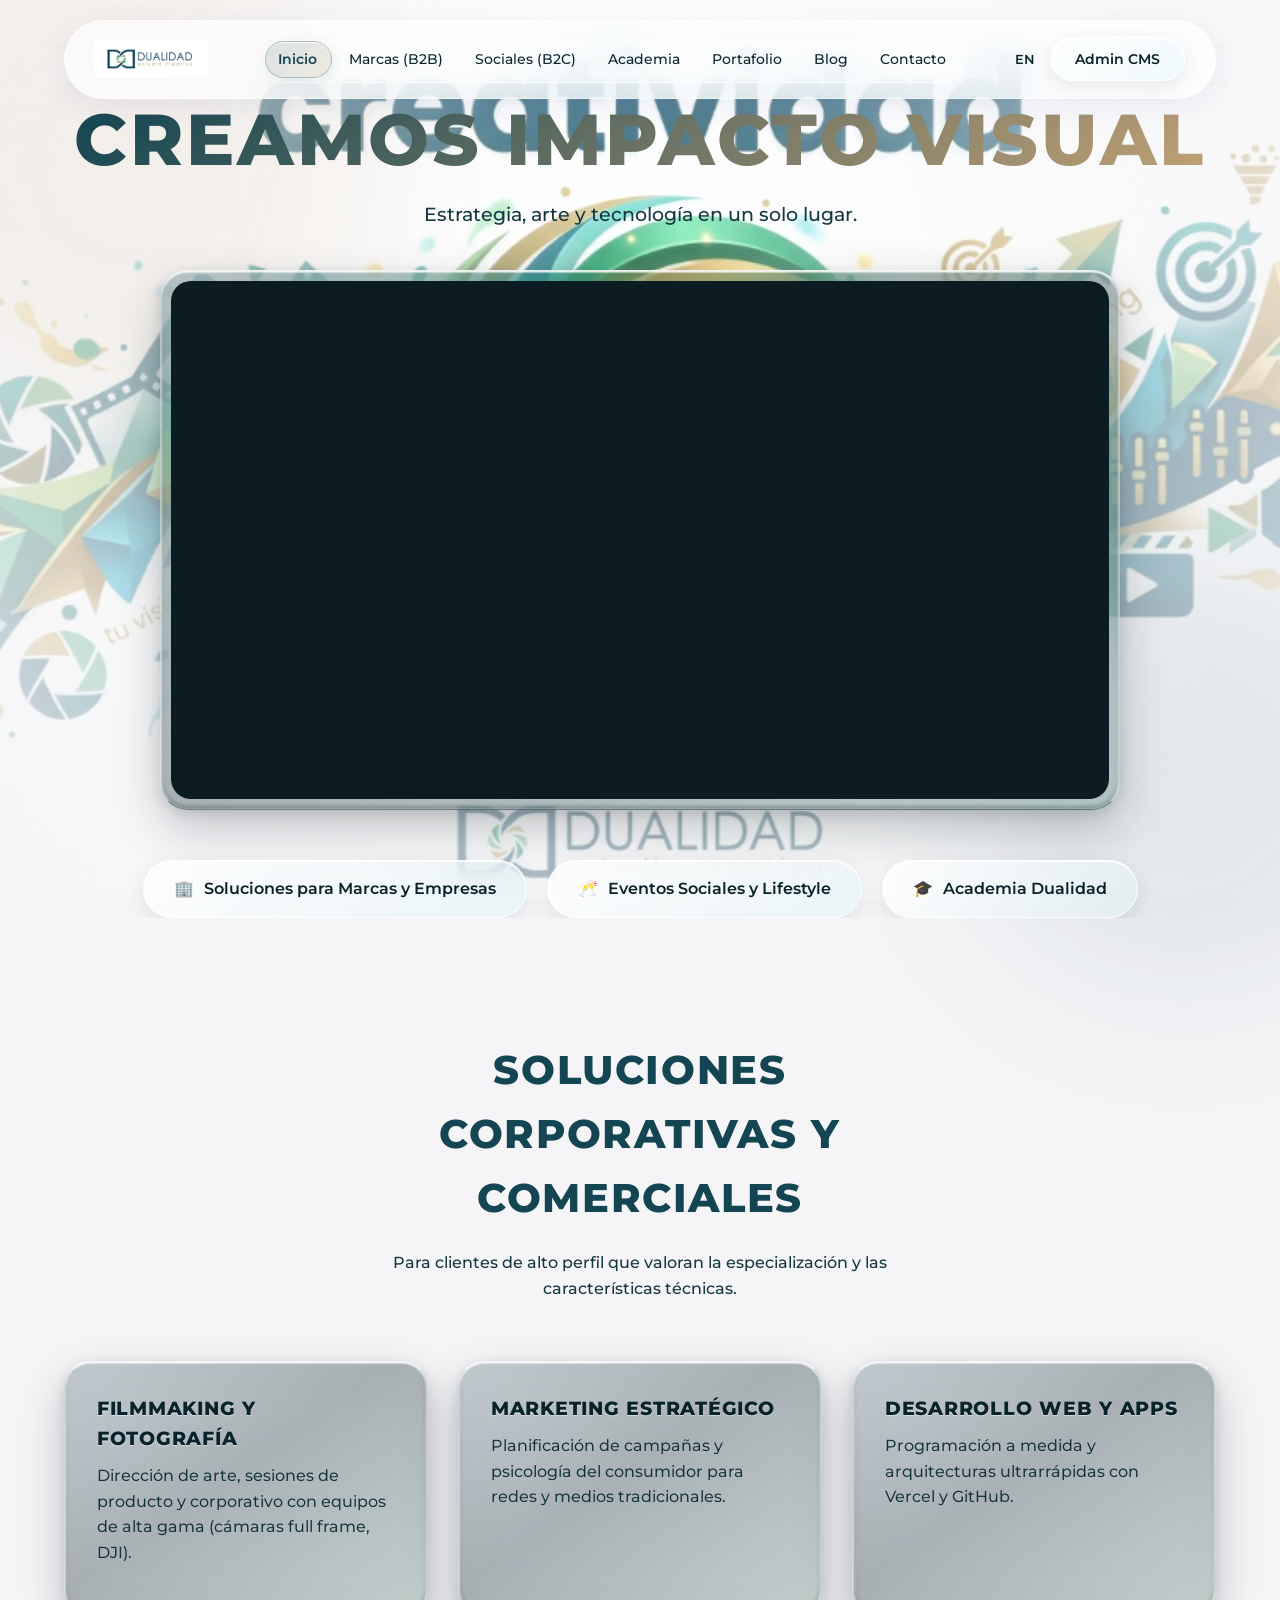
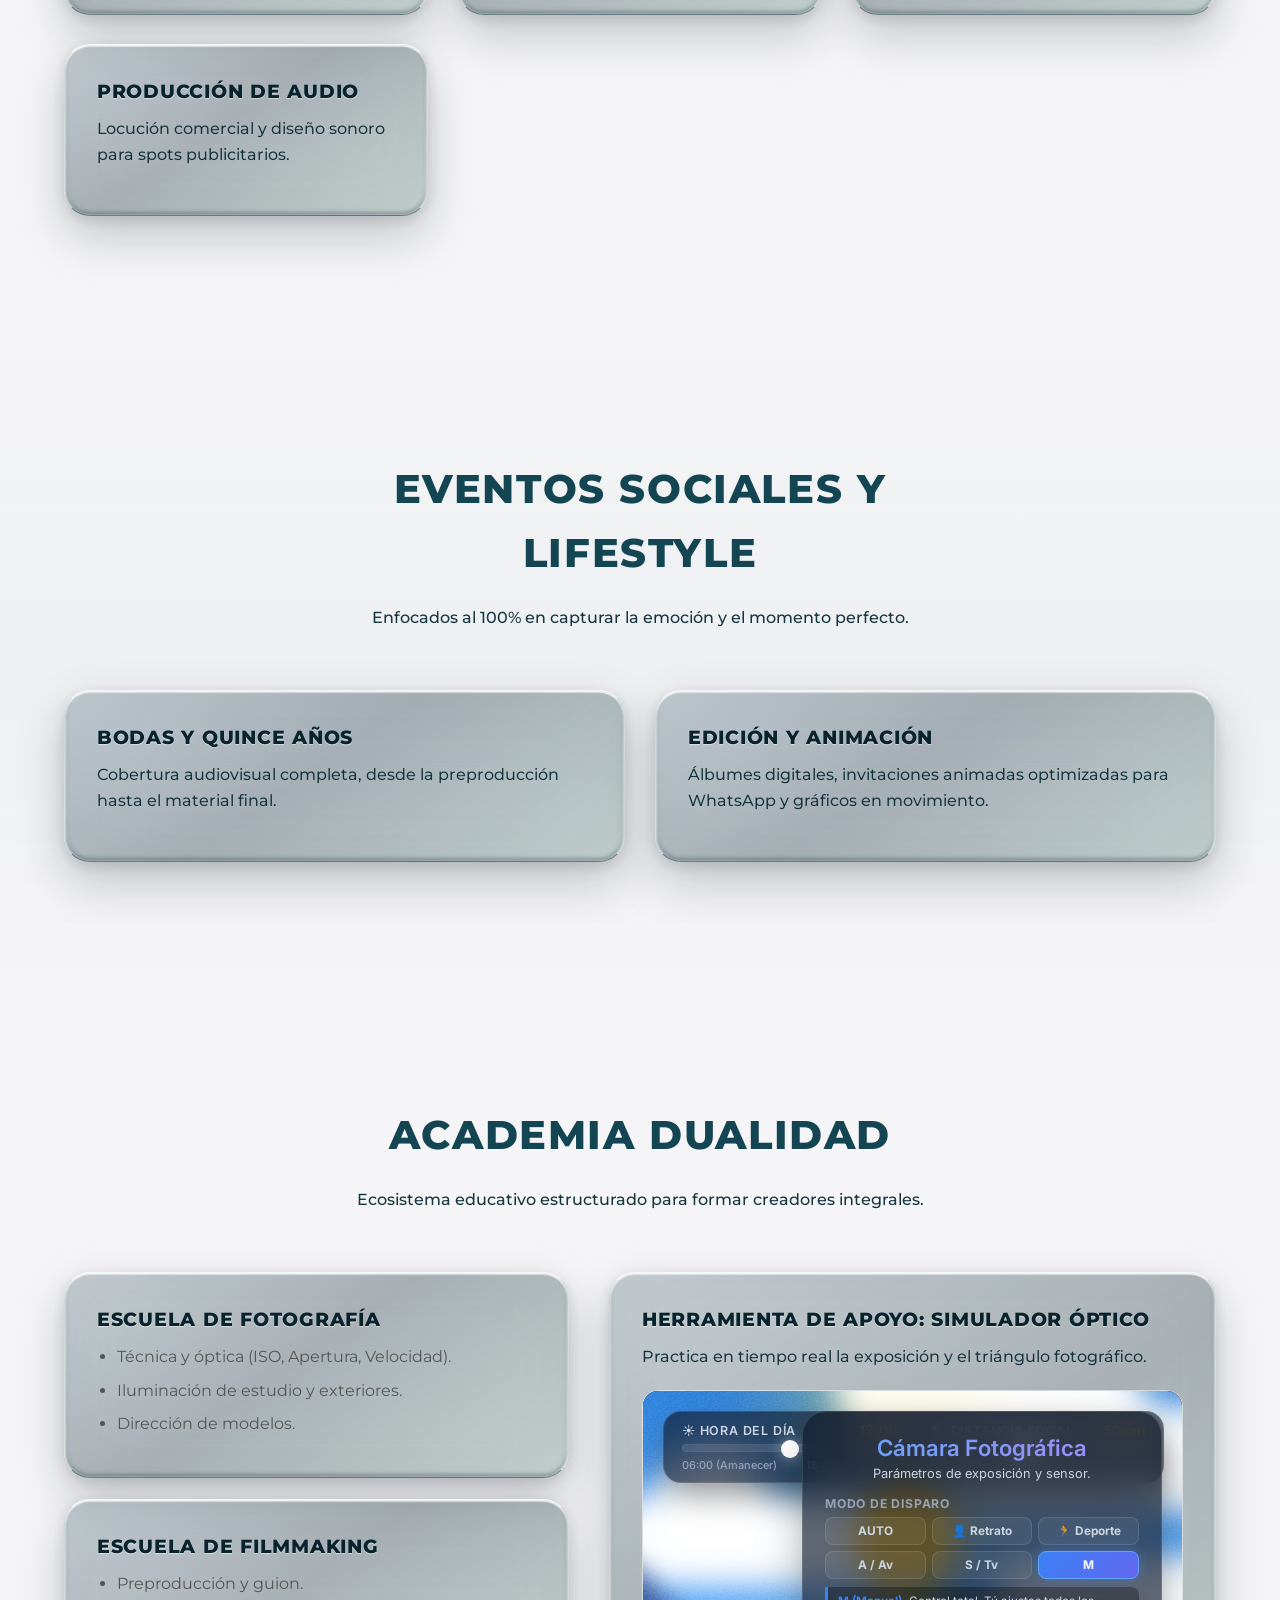
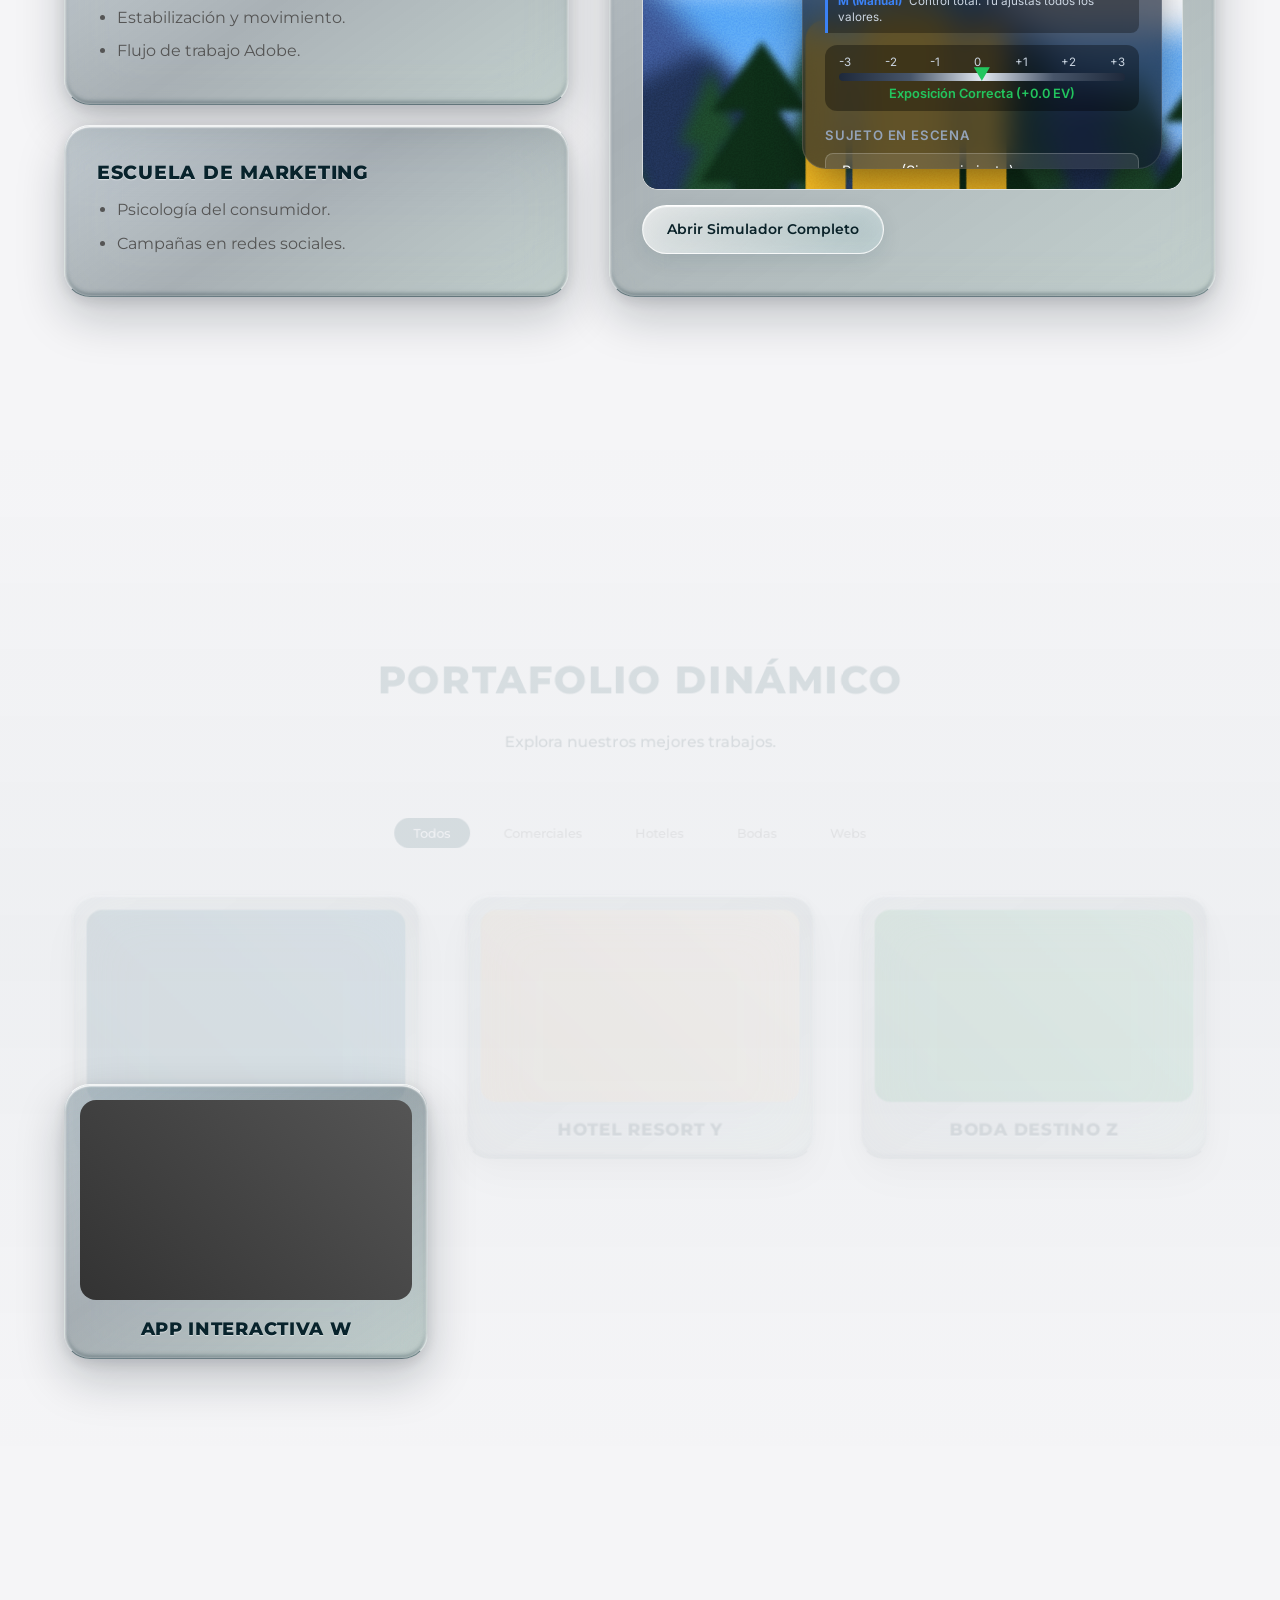
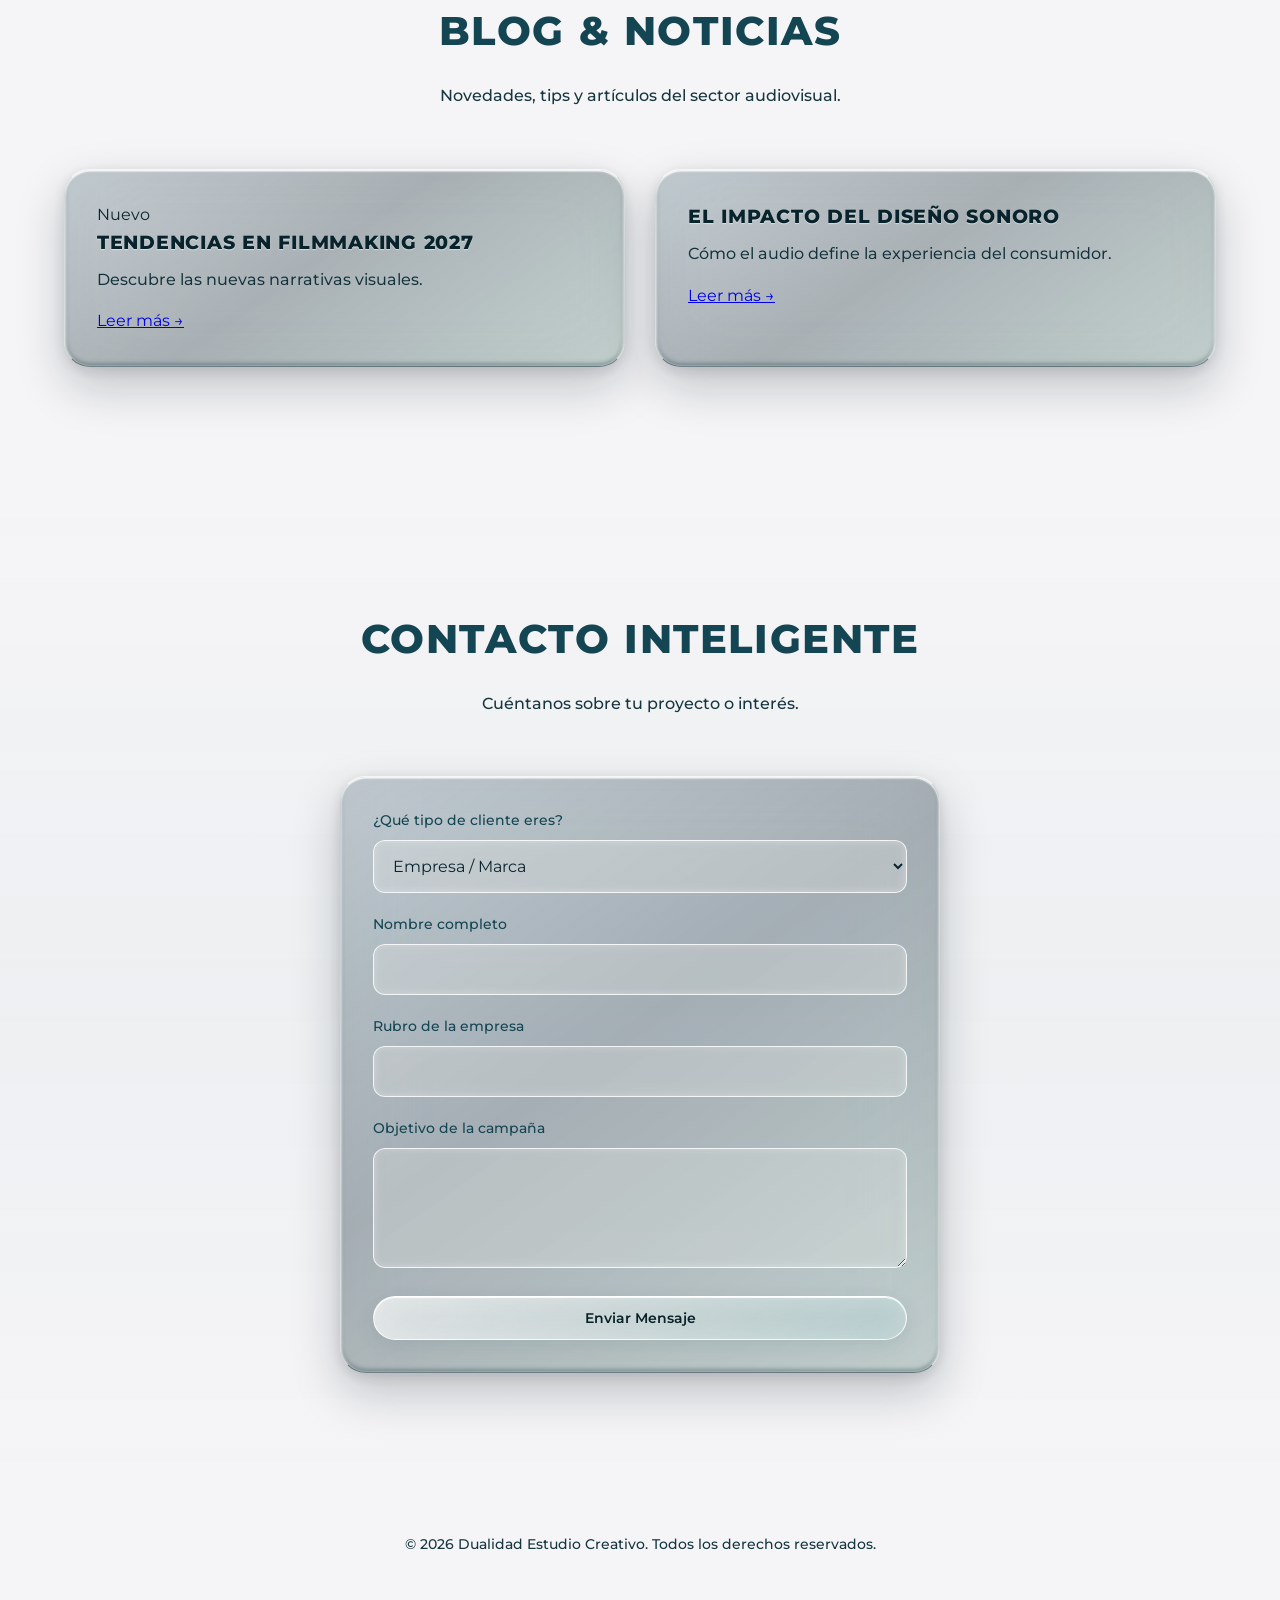
==== commit 8f719f30: "feat(hero-youtube): reproducir video desde el inicio (sin marcador de tiempo)" ====
--- a/index.html
+++ b/index.html
@@ -5,7 +5,7 @@
     <meta name="viewport" content="width=device-width, initial-scale=1.0">
     <title>Dualidad Estudio Creativo</title>
     <link href="https://fonts.googleapis.com/css2?family=Montserrat:wght@400;500;600;700;800&display=swap" rel="stylesheet">
-    <link rel="stylesheet" href="style.css?v=15">
+    <link rel="stylesheet" href="style.css?v=16">
 </head>
 <body>
     <!-- Background Image Canvas & Orbs -->
@@ -67,12 +67,12 @@
             
             <div class="video-reel-container glass-card">
                 <iframe 
+                    id="hero-youtube-iframe"
                     class="video-reel-iframe" 
-                    src="https://www.youtube-nocookie.com/embed/Yc77kQb75Es?start=196&rel=0&modestbranding=1&playsinline=1" 
+                    src="https://www.youtube-nocookie.com/embed/Yc77kQb75Es?enablejsapi=1&autoplay=1&mute=1&playsinline=1&rel=0&modestbranding=1" 
                     title="Dualidad - Aprende a usar tu cámara como un pro" 
                     allow="accelerometer; autoplay; clipboard-write; encrypted-media; gyroscope; picture-in-picture; web-share" 
-                    allowfullscreen 
-                    loading="lazy">
+                    allowfullscreen>
                 </iframe>
             </div>
 
@@ -321,6 +321,6 @@
         </div>
     </div>
 
-    <script src="main.js?v=17"></script>
+    <script src="main.js?v=18"></script>
 </body>
 </html>
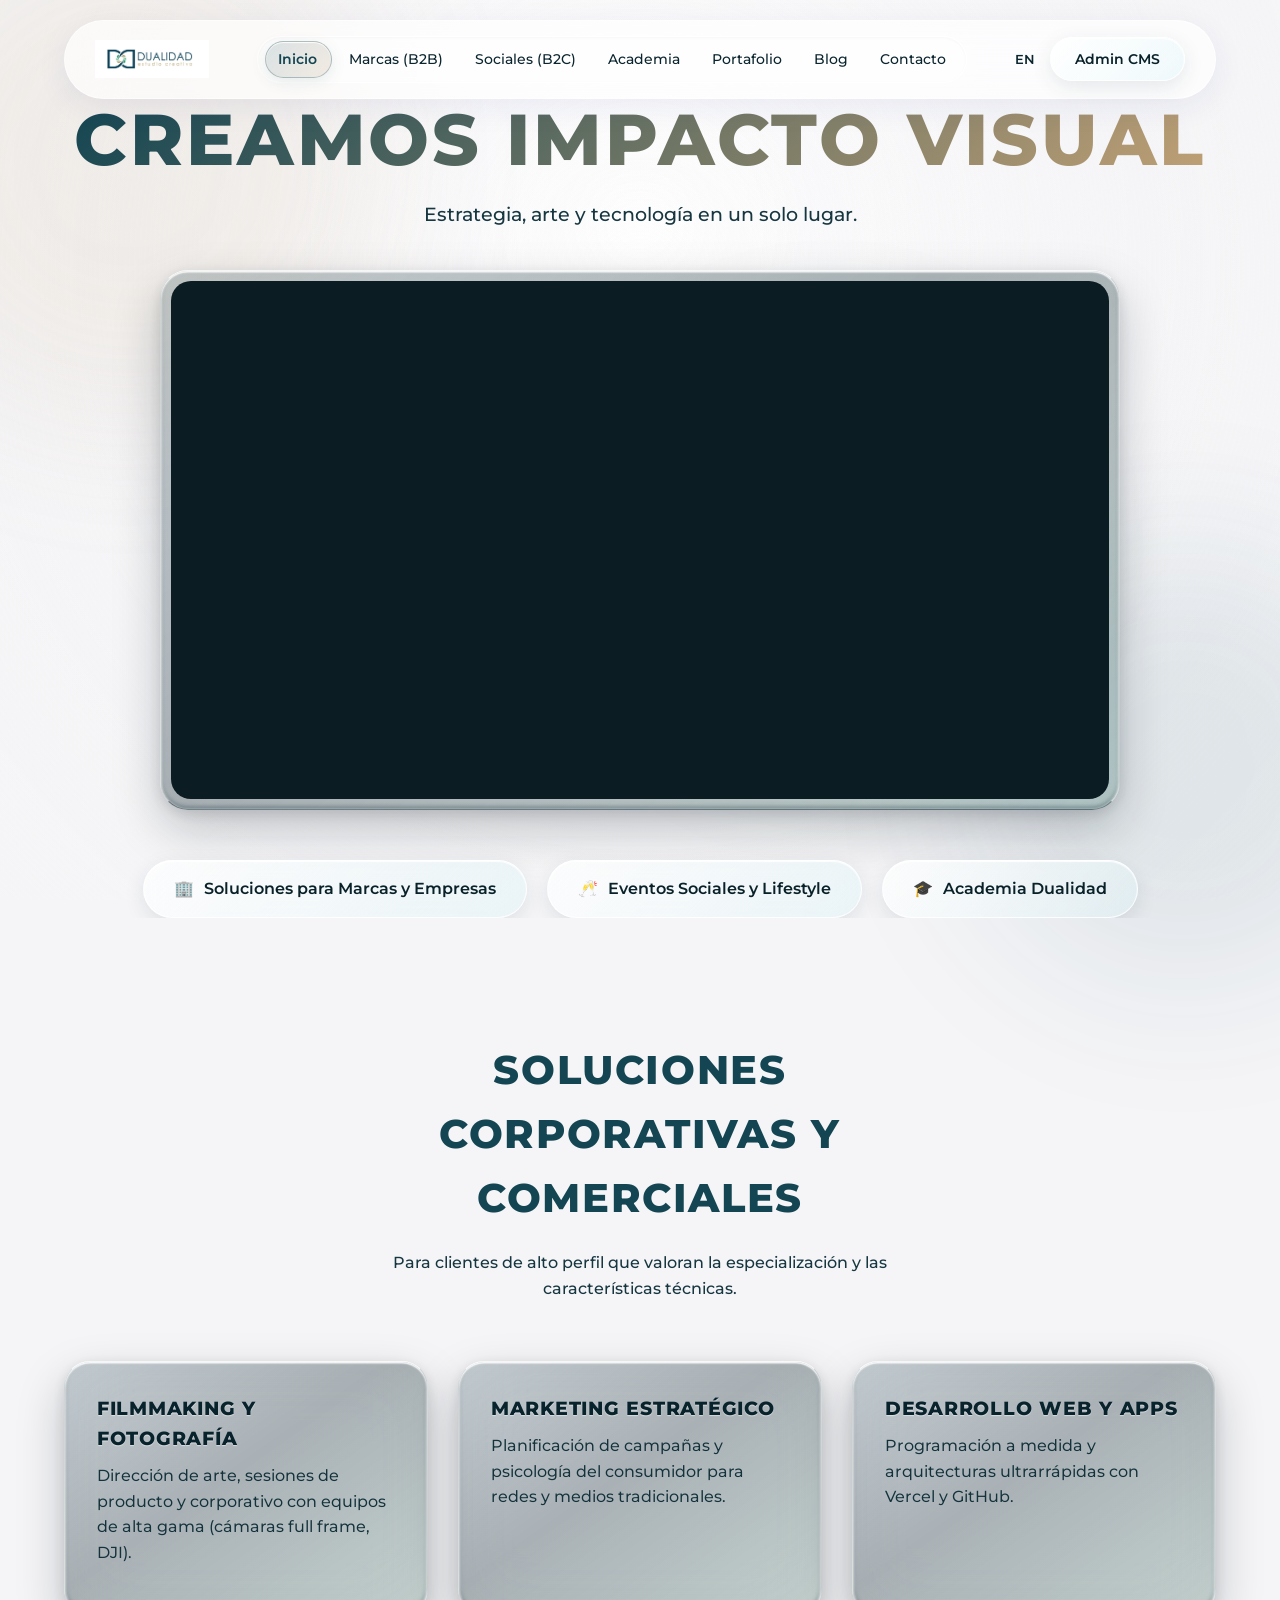
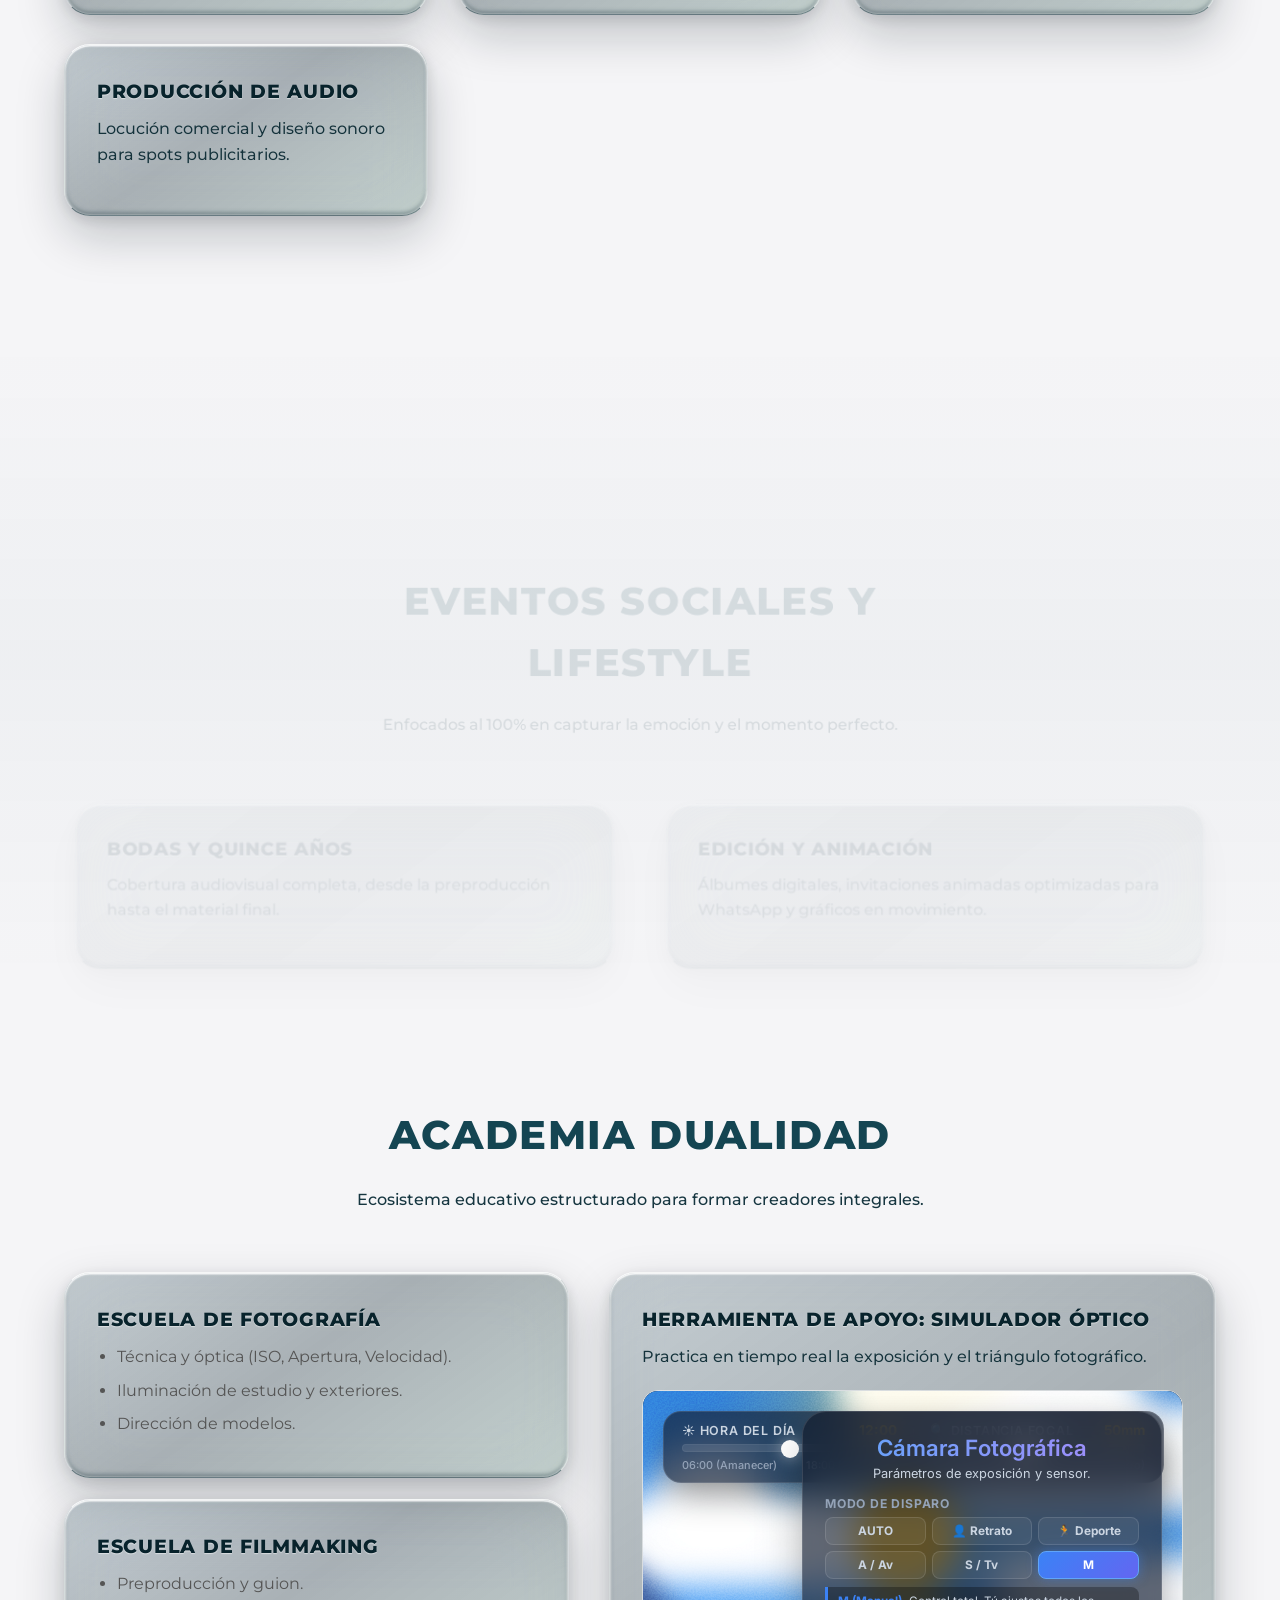
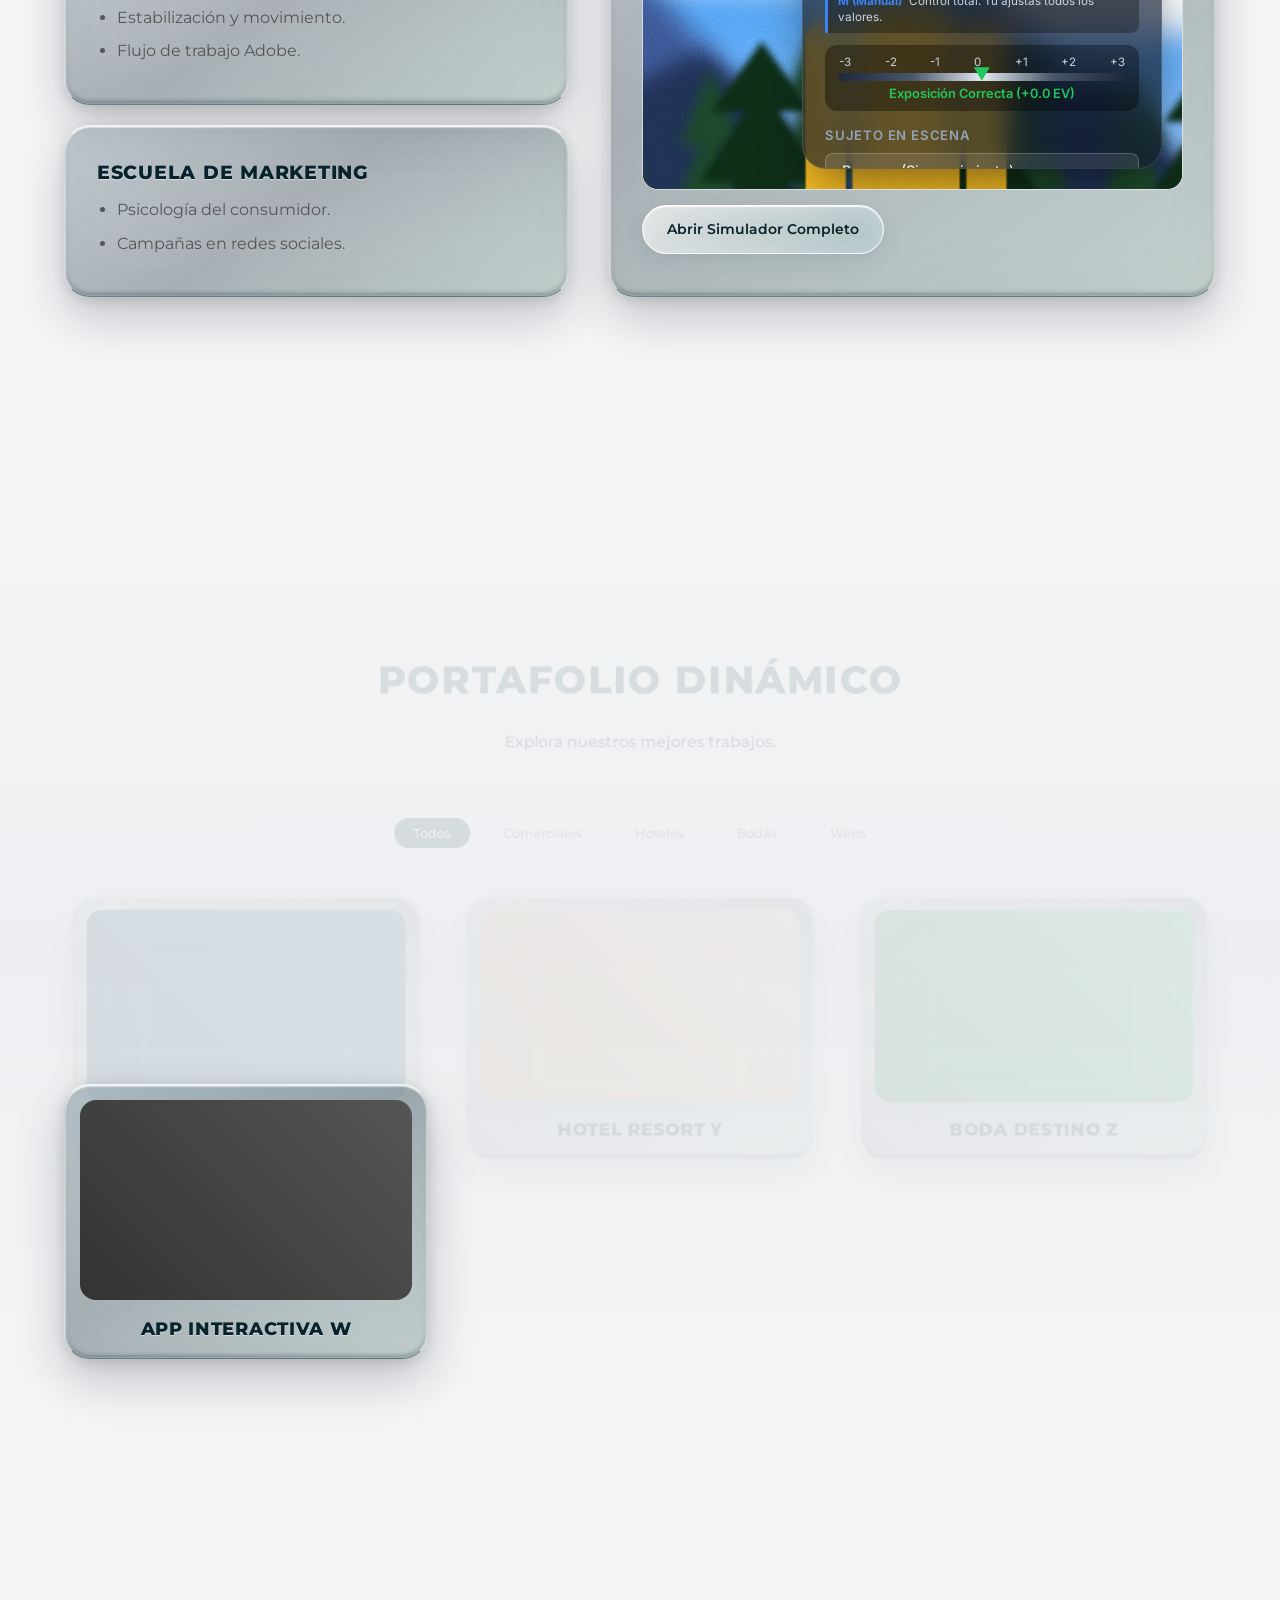
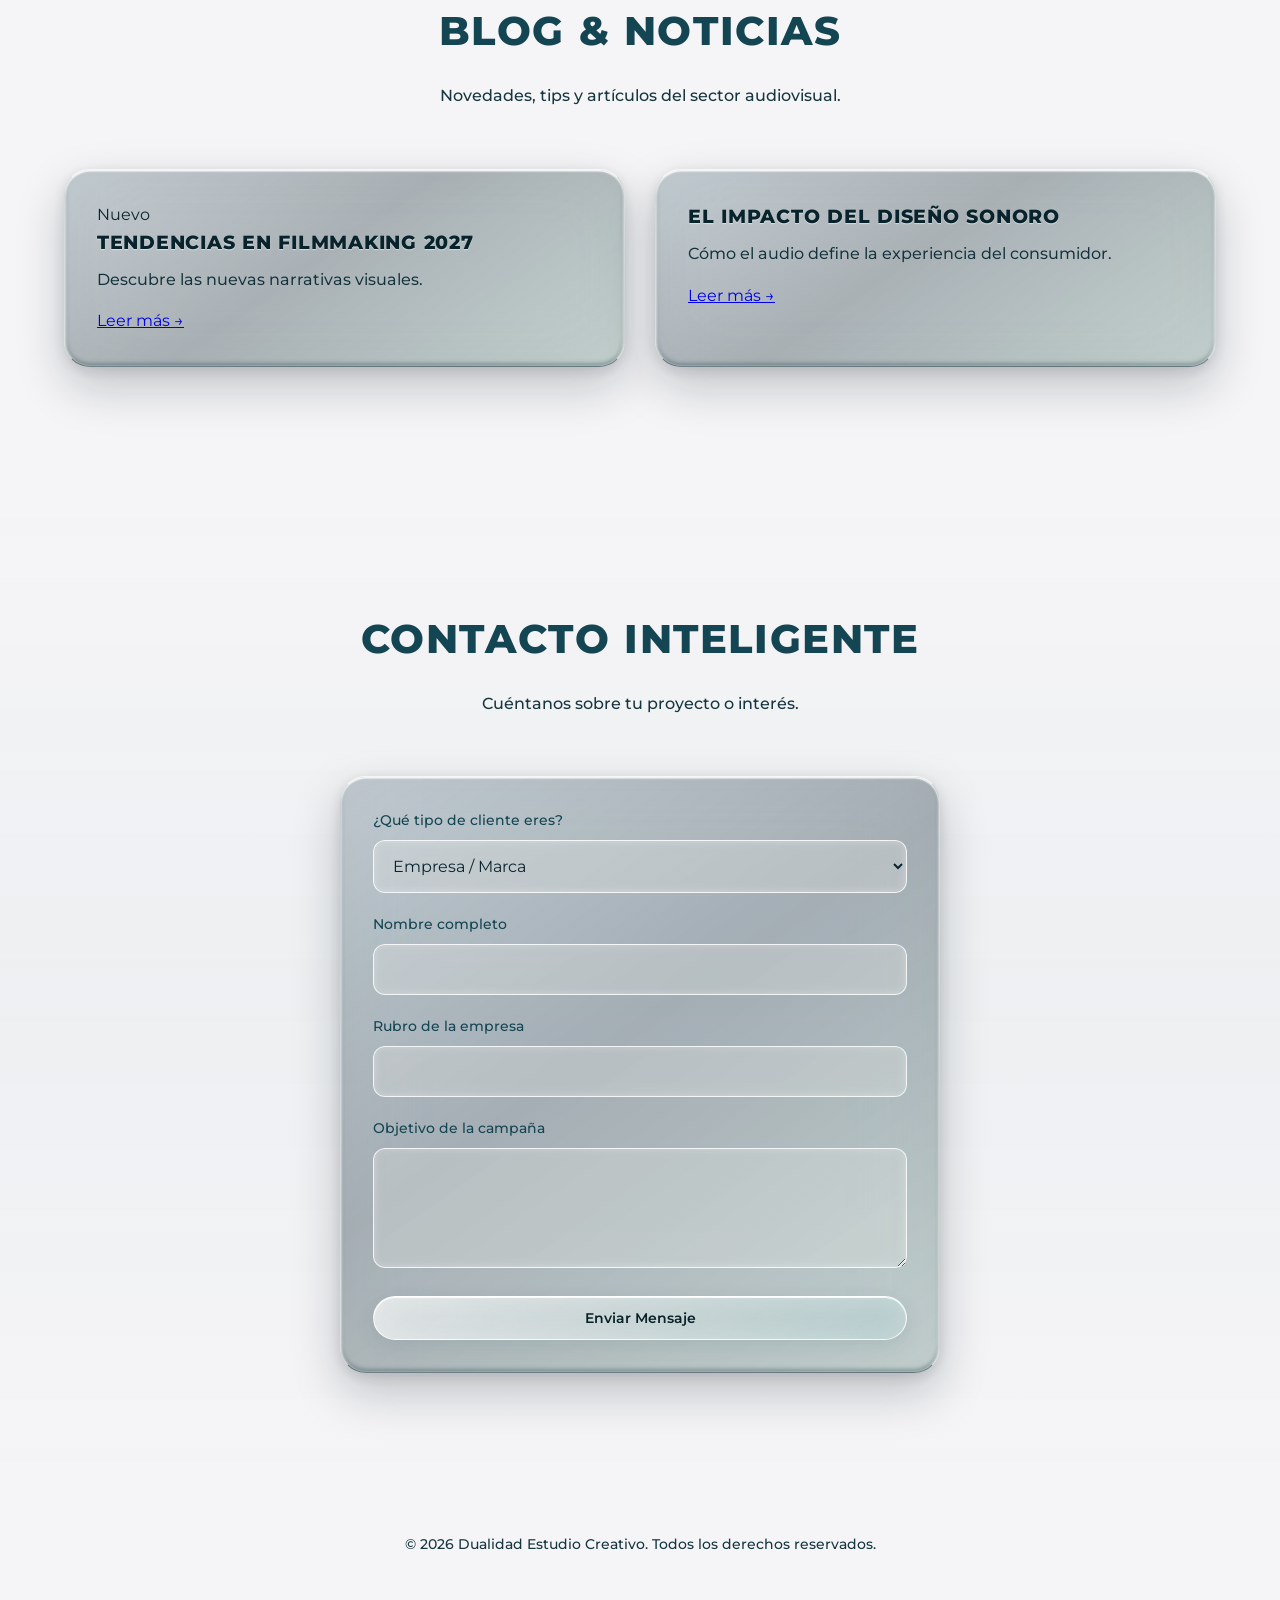
==== commit 2705c3f5: "feat: integrate dynamic background videos for academia, portfolio, blog and contact sections" ====
--- a/index.html
+++ b/index.html
@@ -5,10 +5,10 @@
     <meta name="viewport" content="width=device-width, initial-scale=1.0">
     <title>Dualidad Estudio Creativo</title>
     <link href="https://fonts.googleapis.com/css2?family=Montserrat:wght@400;500;600;700;800&display=swap" rel="stylesheet">
-    <link rel="stylesheet" href="style.css?v=16">
+    <link rel="stylesheet" href="style.css?v=21">
 </head>
 <body>
-    <!-- Background Image Canvas & Orbs -->
+    <!-- Background Canvas & Orbs (Clean atmosphere) -->
     <div class="bg-canvas"></div>
     <div class="bg-orb orb-1"></div>
     <div class="bg-orb orb-2"></div>
@@ -16,22 +16,50 @@
 
     <!-- Global Static Viewport Video Backgrounds (Crossfades per active section) -->
     <div class="section-bg-backdrop active" id="hero-video-backdrop">
-        <video id="hero-bg-video" autoplay muted playsinline preload="auto" poster="assets/background.jpg">
+        <video id="hero-bg-video" autoplay muted playsinline preload="auto">
             <source src="assets/hero-video.mp4?v=3" type="video/mp4">
         </video>
         <div class="video-overlay"></div>
     </div>
 
     <div class="section-bg-backdrop hidden-bg" id="b2b-video-backdrop">
-        <video id="b2b-bg-video" muted playsinline preload="auto" poster="assets/background.jpg">
+        <video id="b2b-bg-video" muted playsinline preload="auto">
             <source src="assets/b2b-video.mp4?v=1" type="video/mp4">
         </video>
         <div class="video-overlay"></div>
     </div>
 
     <div class="section-bg-backdrop hidden-bg" id="b2c-video-backdrop">
-        <video id="b2c-bg-video" muted playsinline preload="auto" poster="assets/background.jpg">
+        <video id="b2c-bg-video" muted playsinline preload="auto">
             <source src="assets/b2c-video.mp4?v=1" type="video/mp4">
+        </video>
+        <div class="video-overlay"></div>
+    </div>
+
+    <div class="section-bg-backdrop hidden-bg" id="academia-video-backdrop">
+        <video id="academia-bg-video" muted playsinline preload="auto">
+            <source src="assets/academia-video.mp4?v=1" type="video/mp4">
+        </video>
+        <div class="video-overlay"></div>
+    </div>
+
+    <div class="section-bg-backdrop hidden-bg" id="portfolio-video-backdrop">
+        <video id="portfolio-bg-video" muted playsinline preload="auto">
+            <source src="assets/portfolio-video.mp4?v=1" type="video/mp4">
+        </video>
+        <div class="video-overlay"></div>
+    </div>
+
+    <div class="section-bg-backdrop hidden-bg" id="blog-video-backdrop">
+        <video id="blog-bg-video" muted playsinline preload="auto">
+            <source src="assets/blog-video.mp4?v=1" type="video/mp4">
+        </video>
+        <div class="video-overlay"></div>
+    </div>
+
+    <div class="section-bg-backdrop hidden-bg" id="contacto-video-backdrop">
+        <video id="contacto-bg-video" muted playsinline preload="auto">
+            <source src="assets/contact-video.mp4?v=1" type="video/mp4">
         </video>
         <div class="video-overlay"></div>
     </div>
@@ -321,6 +349,6 @@
         </div>
     </div>
 
-    <script src="main.js?v=18"></script>
+    <script src="main.js?v=22"></script>
 </body>
 </html>
--- a/style.css
+++ b/style.css
@@ -43,19 +43,16 @@
     line-height: 1.6;
 }
 
-/* Background Image Canvas */
+/* Background Canvas (Pure clean atmosphere without initial static image) */
 .bg-canvas {
     position: fixed;
     top: 0;
     left: 0;
     width: 100vw;
     height: 100vh;
-    background-image: url('assets/background.jpg');
-    background-position: center 10%;
-    background-size: cover;
-    background-repeat: no-repeat;
+    background: radial-gradient(circle at 50% 25%, rgba(255, 255, 255, 0.7) 0%, rgba(245, 245, 247, 0.9) 60%, rgba(235, 238, 242, 1) 100%);
     z-index: -3;
-    opacity: 0.88;
+    opacity: 1;
     transition: filter 0.8s ease, opacity 0.8s ease;
 }
 
@@ -329,16 +326,20 @@
 
 #hero-bg-video,
 #b2b-bg-video,
-#b2c-bg-video {
+#b2c-bg-video,
+#academia-bg-video,
+#portfolio-bg-video,
+#blog-bg-video,
+#contacto-bg-video {
     width: 100%;
     height: 100%;
     object-fit: cover;
     object-position: center;
-    opacity: 0.9;
-    transform: scale(1.02) translateZ(0);
+    opacity: 0.88;
+    transform: scale(1.05) translateZ(0);
     backface-visibility: hidden;
     -webkit-backface-visibility: hidden;
-    filter: saturate(118%) contrast(105%);
+    filter: blur(5px) saturate(115%) contrast(105%);
 }
 
 .video-overlay,
